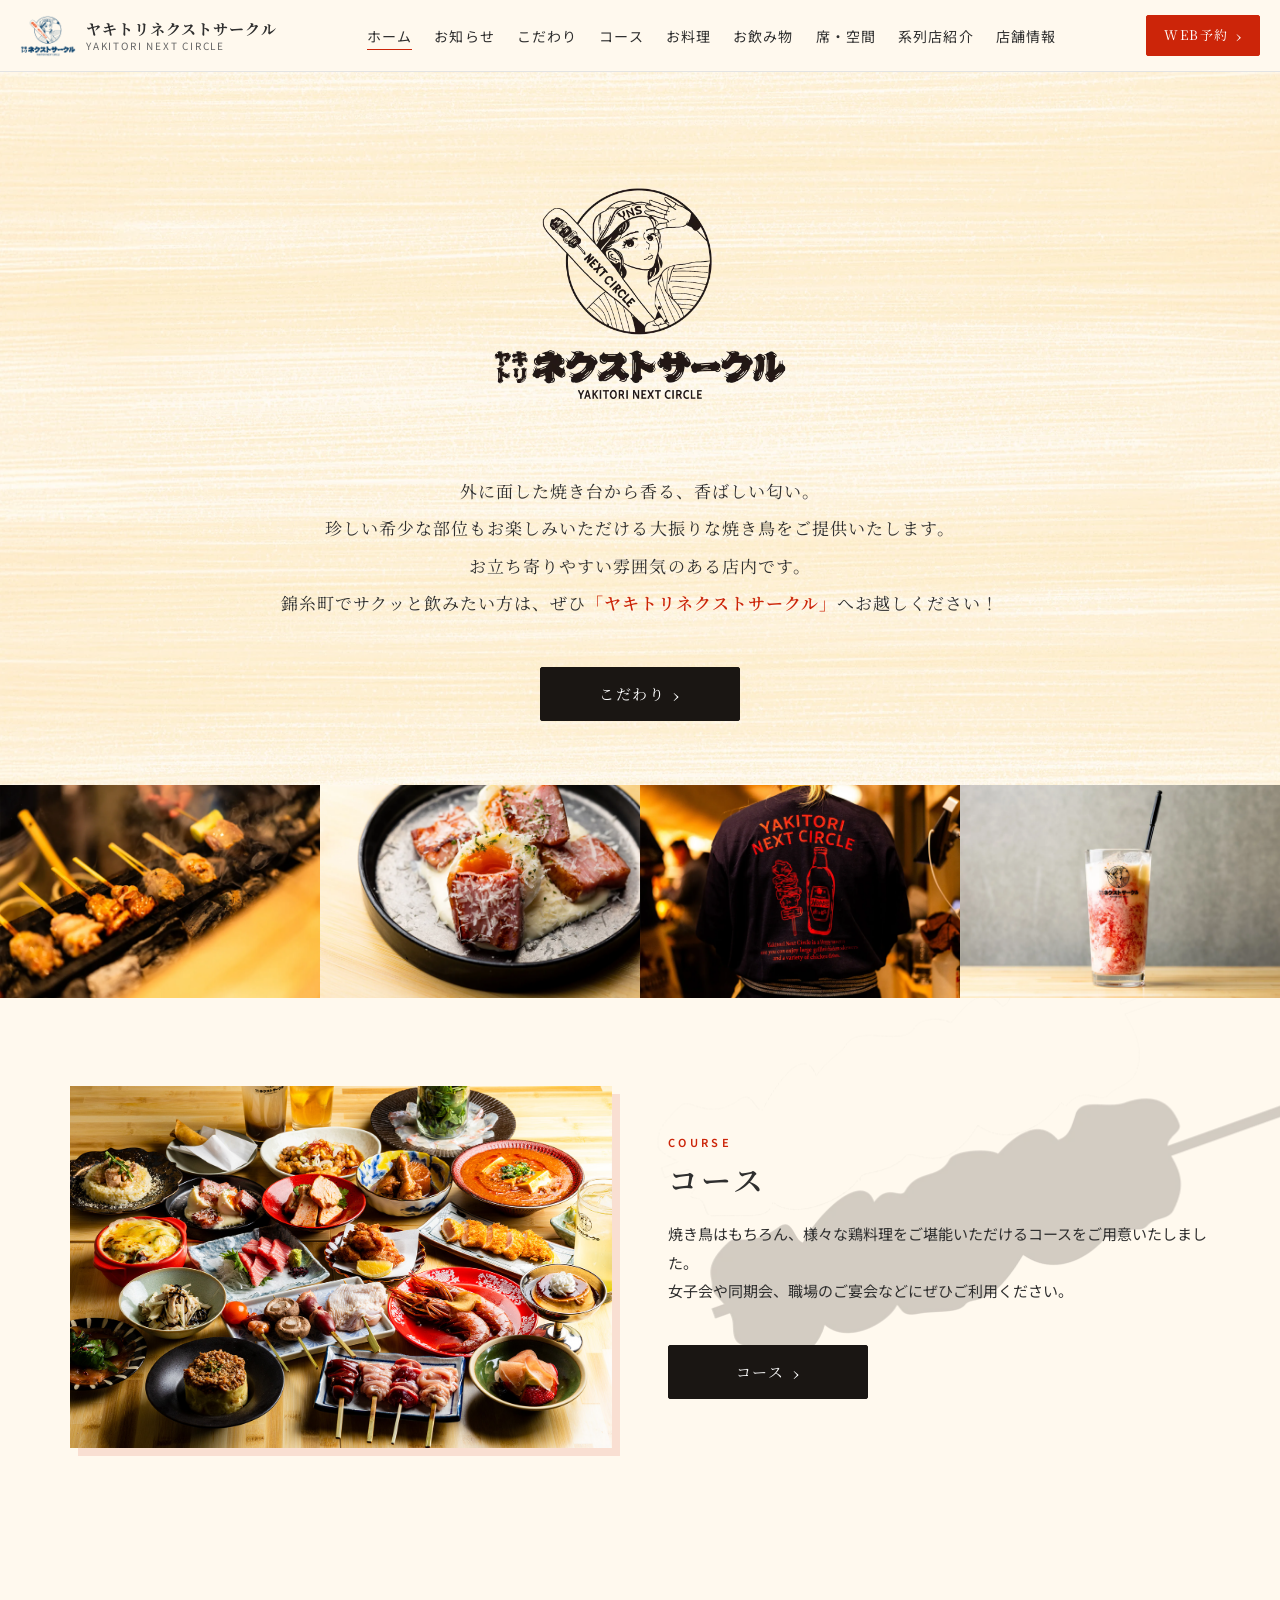
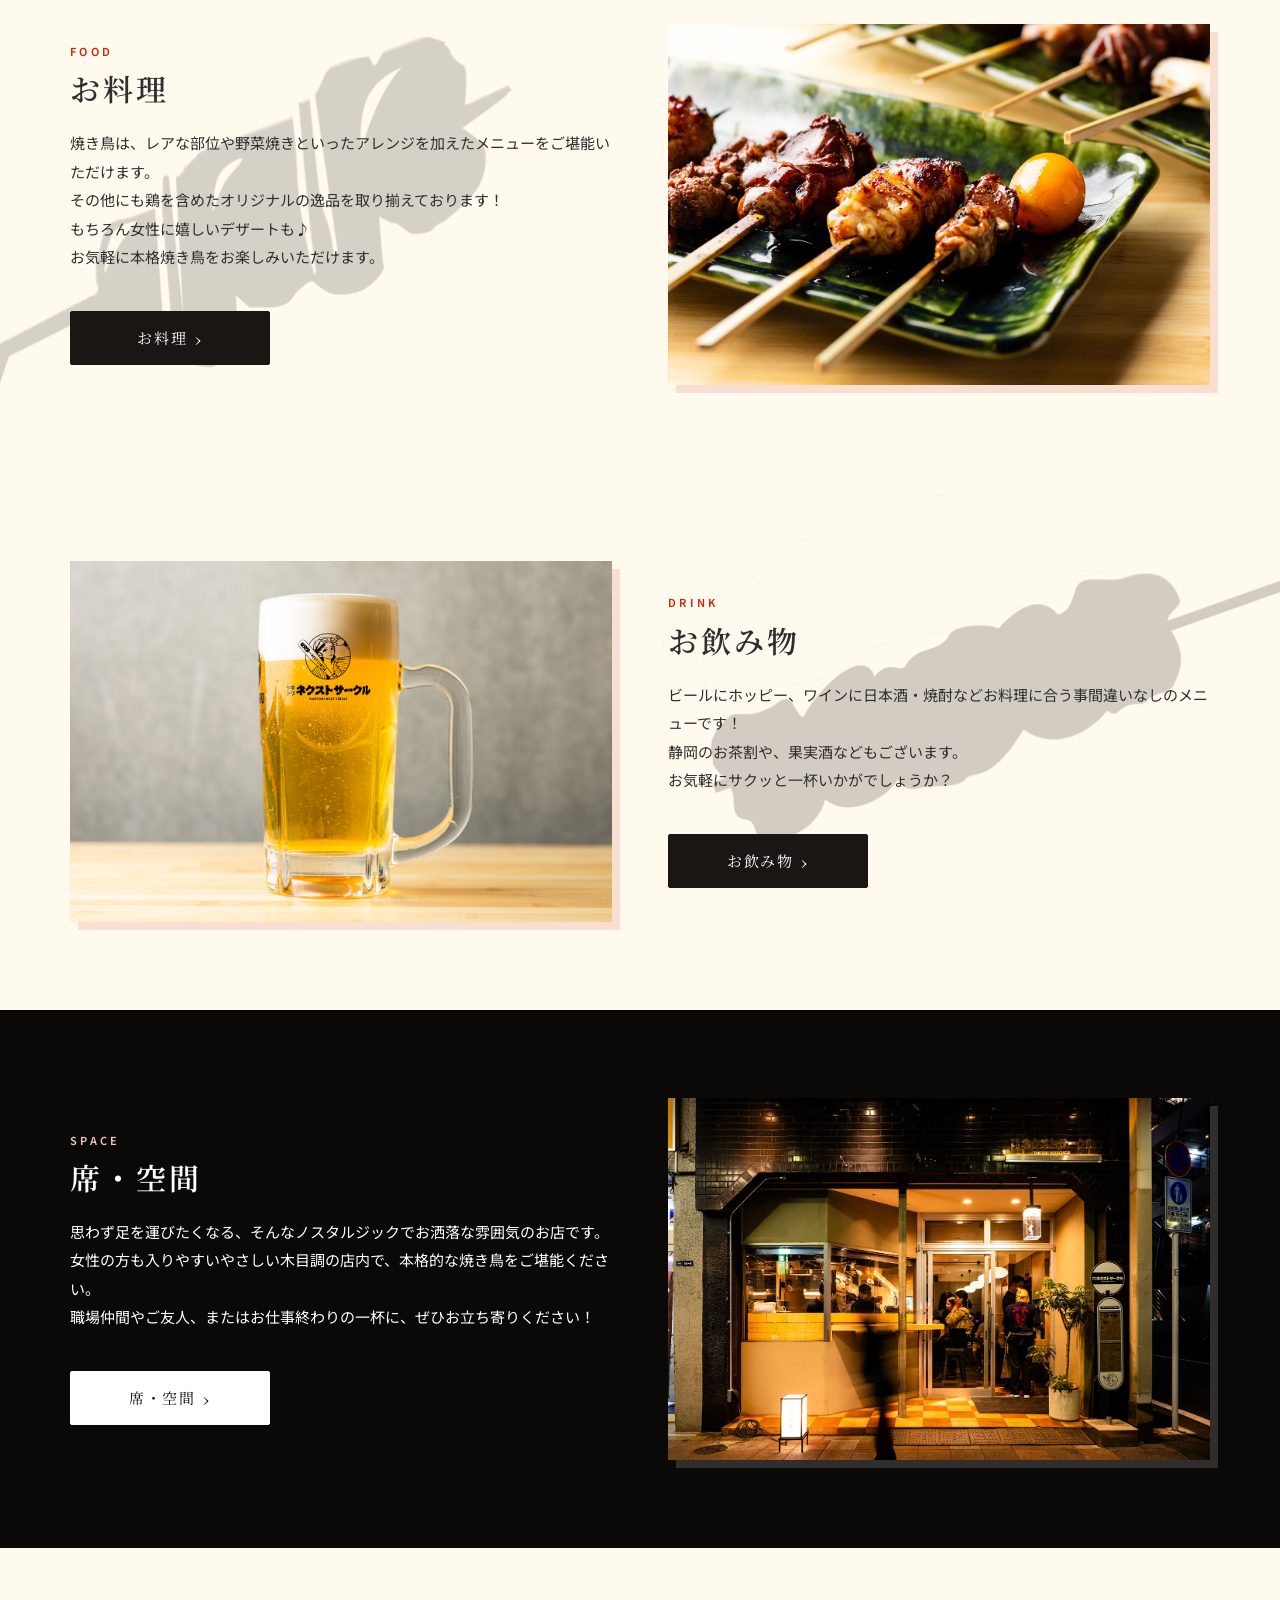
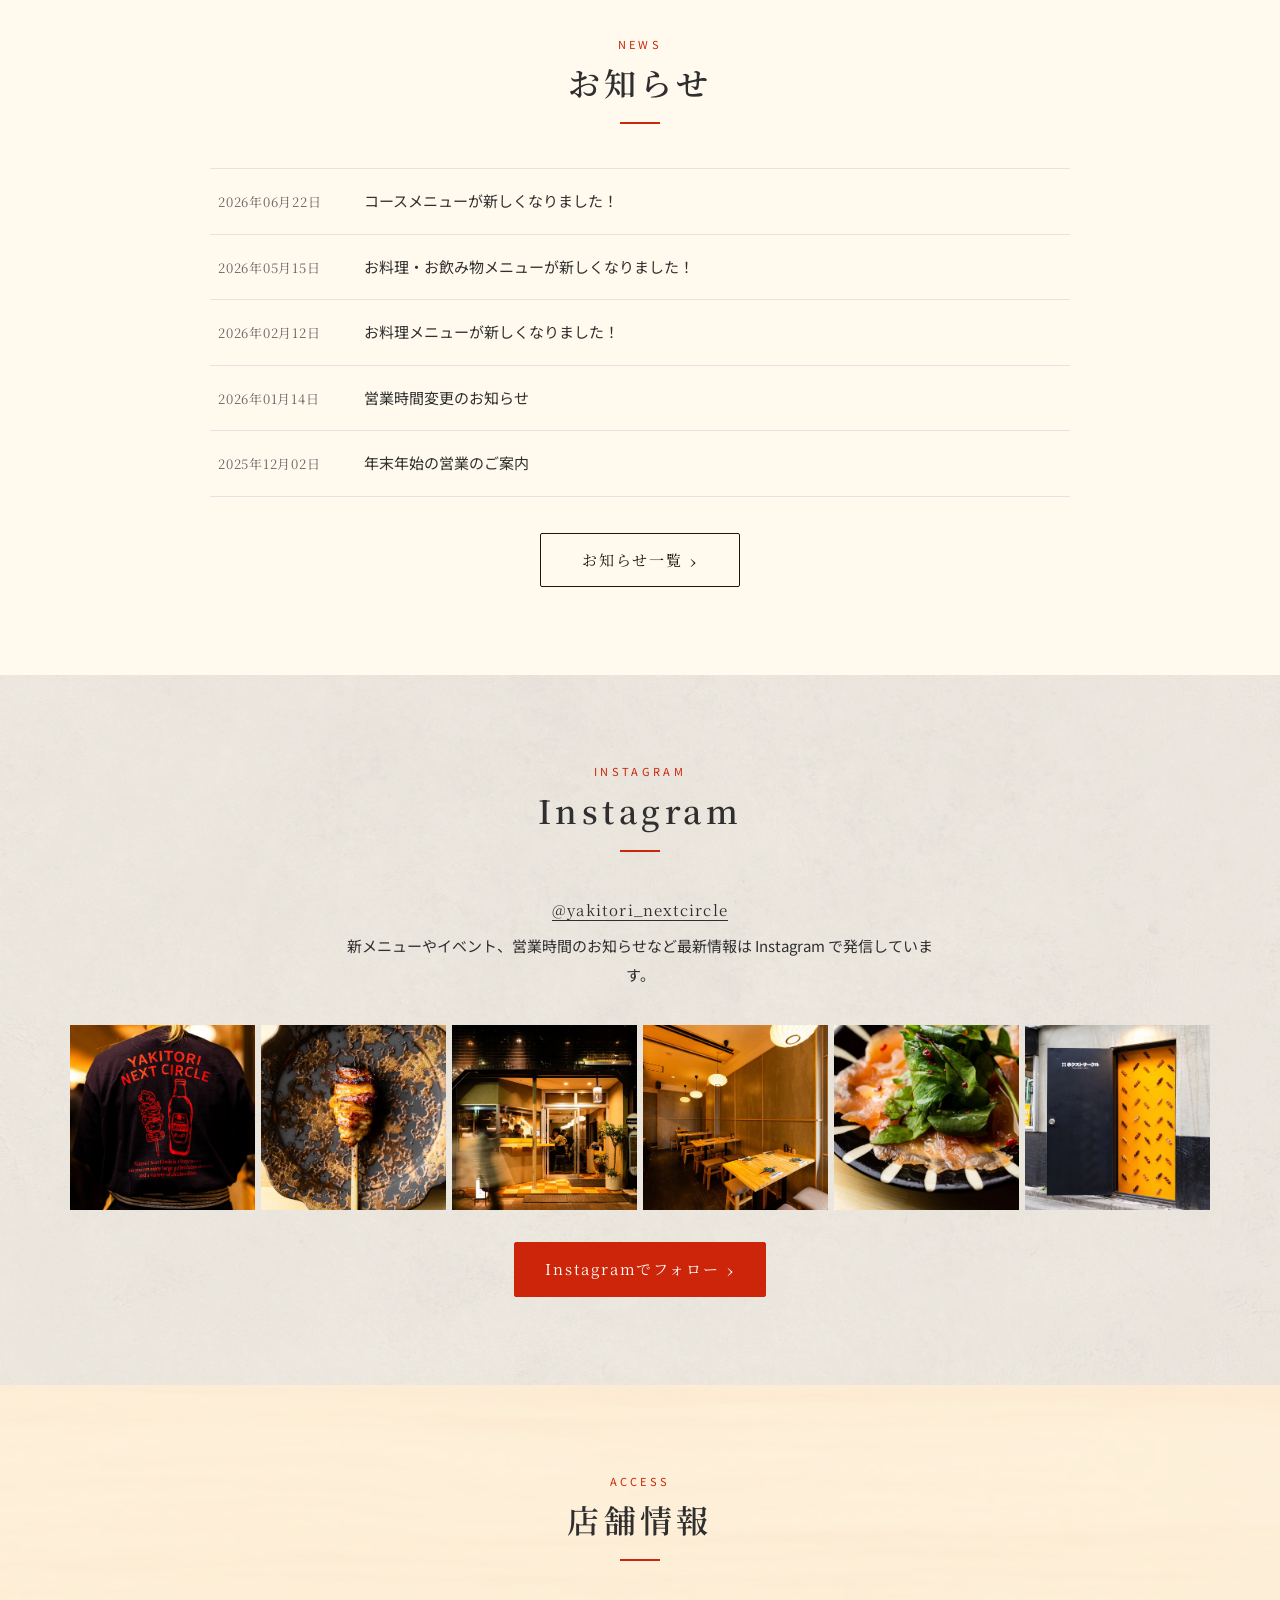
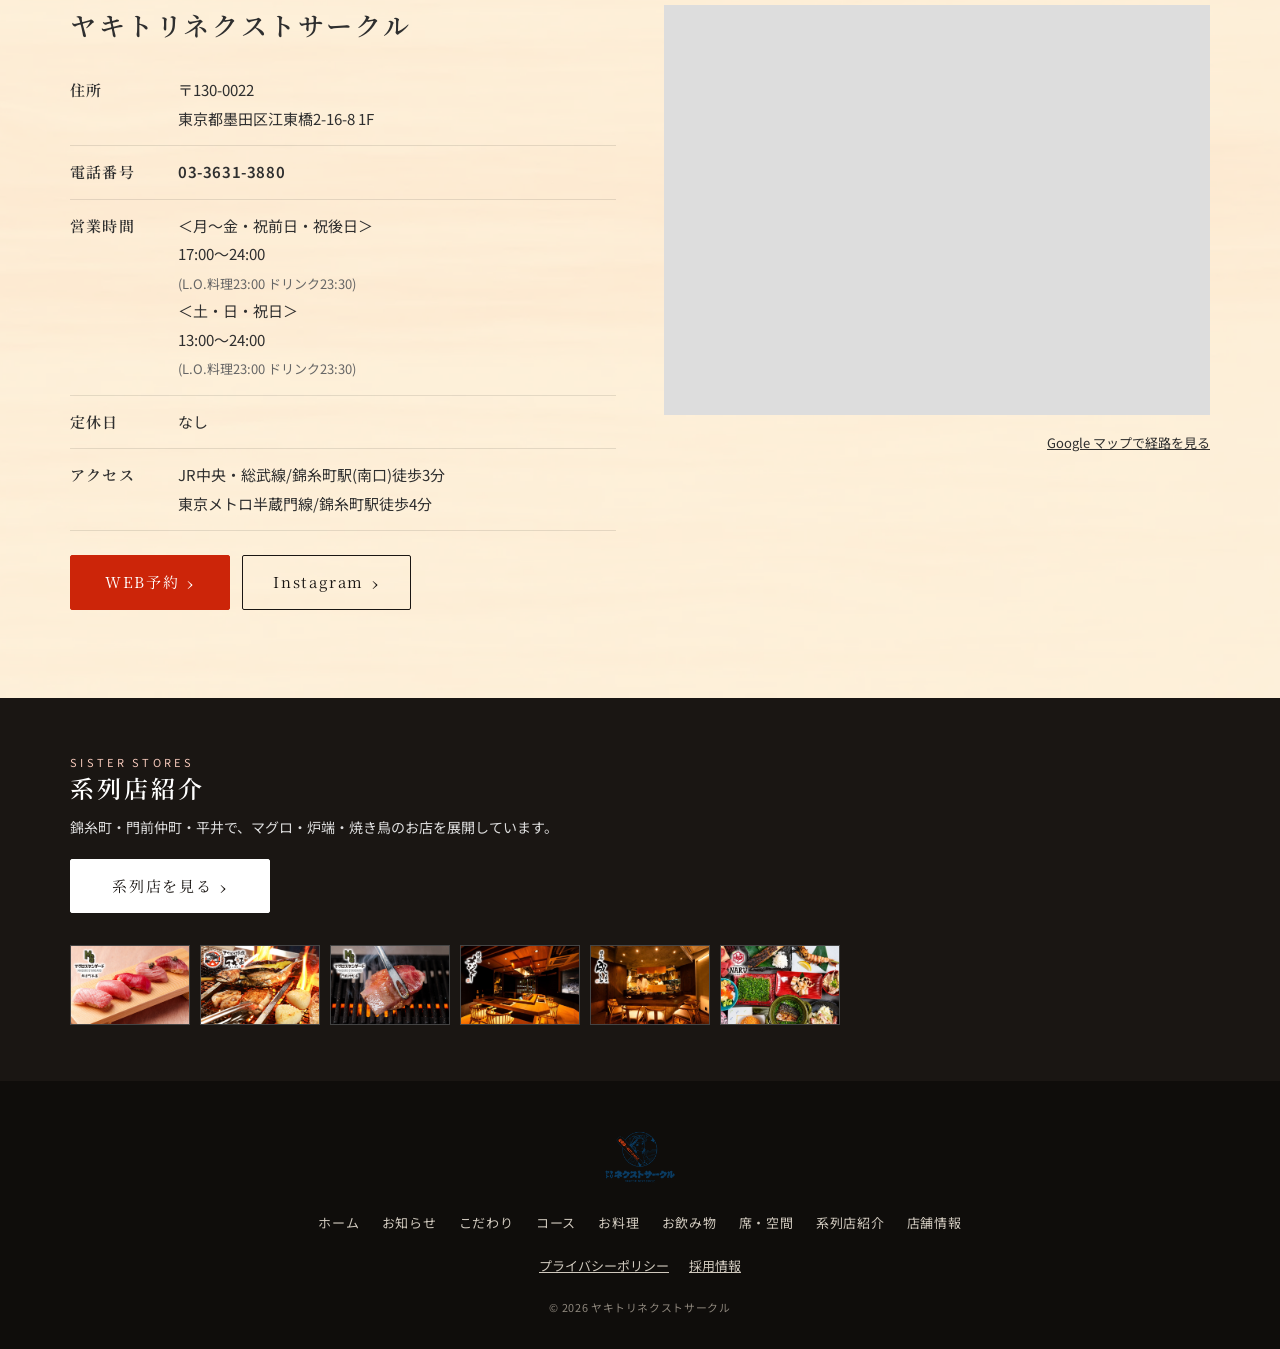
==== index.html @ 3866a359 "Build ヤキトリネクストサークル site from existing pages Co-Authored-By: Claude Fable 5.1 <noreply@anthropic.com>" ====
<!DOCTYPE html>
<html lang="ja">
<head>
  <meta charset="UTF-8">
  <meta name="viewport" content="width=device-width, initial-scale=1.0">
  <title>【公式】ヤキトリネクストサークル - 錦糸町のおしゃれな空間でご褒美焼き鳥</title>
  <meta name="description" content="錦糸町駅徒歩3分。お仕事終わりや週末に、気軽に立ち寄れる焼き鳥居酒屋『ヤキトリネクストサークル』です！トレンド感のあるおしゃれな店内と本物志向の焼き鳥は、自分にちょっとしたご褒美を与えてくれる、特別な空間に。カジュアルなデートや、飲み会などにぜひお立ち寄り下さい。">
  <meta property="og:locale" content="ja_JP">
  <meta property="og:type" content="website">
  <meta property="og:title" content="【公式】ヤキトリネクストサークル - 錦糸町のおしゃれな空間でご褒美焼き鳥">
  <meta property="og:description" content="錦糸町駅徒歩3分。お仕事終わりや週末に、気軽に立ち寄れる焼き鳥居酒屋『ヤキトリネクストサークル』です！トレンド感のあるおしゃれな店内と本物志向の焼き鳥は、自分にちょっとしたご褒美を与えてくれる、特別な空間に。カジュアルなデートや、飲み会などにぜひお立ち寄り下さい。">
  <meta property="og:url" content="https://yakitori-nextcircle.com/">
  <meta property="og:site_name" content="【公式】ヤキトリネクストサークル">
  <meta property="og:image" content="https://yakitori-nextcircle.com/images/ogp.jpg">
  <meta name="twitter:card" content="summary_large_image">
  <link rel="canonical" href="https://yakitori-nextcircle.com/">
  <link rel="icon" href="/images/logo.png" type="image/png">
  <link rel="apple-touch-icon" href="/images/logo.png">
  <link rel="preconnect" href="https://fonts.googleapis.com">
  <link rel="preconnect" href="https://fonts.gstatic.com" crossorigin>
  <link href="https://fonts.googleapis.com/css2?family=Noto+Sans+JP:wght@400;500;700&family=Noto+Serif+JP:wght@500;600;700&display=swap" rel="stylesheet">
  <link rel="stylesheet" href="/css/style.css">
</head>
<body>
  <header class="site-header">
    <div class="site-header__inner">
      <a class="site-header__logo" href="/">
        <img src="/images/logo.png" alt="" width="56" height="56">
        <span>ヤキトリネクストサークル<small>YAKITORI NEXT CIRCLE</small></span>
      </a>
      <nav class="global-nav" id="global-nav" aria-label="グローバルナビゲーション">
        <ul>
        <li><a href="/" aria-current="page">ホーム</a></li>
        <li><a href="/information/">お知らせ</a></li>
        <li><a href="/concept/">こだわり</a></li>
        <li><a href="/course/">コース</a></li>
        <li><a href="/food/">お料理</a></li>
        <li><a href="/drink/">お飲み物</a></li>
        <li><a href="/space/">席・空間</a></li>
        <li><a href="/sister-store/">系列店紹介</a></li>
        <li><a href="/#access">店舗情報</a></li>
        <li class="nav-reserve"><a class="btn btn--accent" href="https://yoyaku.tabelog.com/yoyaku/net_booking_form/index?rcd=13307488" target="_blank" rel="noopener">WEB予約</a></li>
        </ul>
      </nav>
      <div class="site-header__actions">
        <a class="btn btn--accent header-reserve" href="https://yoyaku.tabelog.com/yoyaku/net_booking_form/index?rcd=13307488" target="_blank" rel="noopener">WEB予約</a>
        <button class="nav-toggle" type="button" aria-controls="global-nav" aria-expanded="false" aria-label="メニューを開く">
          <span></span><span></span><span></span>
        </button>
      </div>
    </div>
  </header>
  <main>
    <section class="hero">
      <div class="hero__inner">
        <img class="hero__logo" src="/images/logo-hero.webp" alt="ヤキトリネクストサークル YAKITORI NEXT CIRCLE" width="512" height="512">
        <p class="hero__lead">
          外に面した焼き台から香る、香ばしい匂い。<br>
          珍しい希少な部位もお楽しみいただける大振りな焼き鳥をご提供いたします。<br>
          お立ち寄りやすい雰囲気のある店内です。<br>
          錦糸町でサクッと飲みたい方は、ぜひ<strong>「ヤキトリネクストサークル」</strong>へお越しください！
        </p>
        <a class="btn" href="/concept/">こだわり</a>
      </div>
    </section>

    <div class="carousel" aria-label="店内・お料理の写真">
      <div class="carousel__track">
          <div class="carousel__item"><img src="/images/carousel-01.webp" alt="" loading="lazy" width="768" height="512"></div>
          <div class="carousel__item"><img src="/images/carousel-02.webp" alt="" loading="lazy" width="768" height="512"></div>
          <div class="carousel__item"><img src="/images/carousel-03.webp" alt="" loading="lazy" width="768" height="512"></div>
          <div class="carousel__item"><img src="/images/carousel-04.webp" alt="" loading="lazy" width="768" height="512"></div>
          <div class="carousel__item"><img src="/images/carousel-05.webp" alt="" loading="lazy" width="768" height="512"></div>
          <div class="carousel__item"><img src="/images/carousel-06.webp" alt="" loading="lazy" width="768" height="512"></div>
          <div class="carousel__item"><img src="/images/carousel-07.webp" alt="" loading="lazy" width="768" height="512"></div>
          <div class="carousel__item"><img src="/images/carousel-08.webp" alt="" loading="lazy" width="768" height="512"></div>
          <div class="carousel__item"><img src="/images/carousel-09.webp" alt="" loading="lazy" width="768" height="512"></div>
          <div class="carousel__item"><img src="/images/carousel-10.webp" alt="" loading="lazy" width="768" height="512"></div>
          <div class="carousel__item"><img src="/images/carousel-11.webp" alt="" loading="lazy" width="768" height="512"></div>
          <div class="carousel__item"><img src="/images/carousel-12.webp" alt="" loading="lazy" width="768" height="512"></div>
          <div class="carousel__item"><img src="/images/carousel-13.webp" alt="" loading="lazy" width="768" height="512"></div>
          <div class="carousel__item"><img src="/images/carousel-14.webp" alt="" loading="lazy" width="768" height="512"></div>
      </div>
    </div>

    <section class="section section--deco-right">
      <div class="container">
        <div class="feature">
          <div class="feature__media"><img src="/images/top-course.jpg" alt="コース料理" loading="lazy"></div>
          <div class="feature__body">
            <h2><small>COURSE</small>コース</h2>
            <p>焼き鳥はもちろん、様々な鶏料理をご堪能いただけるコースをご用意いたしました。<br>女子会や同期会、職場のご宴会などにぜひご利用ください。</p>
            <a class="btn" href="/course/">コース</a>
          </div>
        </div>
      </div>
    </section>

    <section class="section section--deco-left">
      <div class="container">
        <div class="feature feature--reverse">
          <div class="feature__media"><img src="/images/top-food.webp" alt="焼き鳥の盛り合わせ" loading="lazy"></div>
          <div class="feature__body">
            <h2><small>FOOD</small>お料理</h2>
            <p>焼き鳥は、レアな部位や野菜焼きといったアレンジを加えたメニューをご堪能いただけます。<br>その他にも鶏を含めたオリジナルの逸品を取り揃えております！<br>もちろん女性に嬉しいデザートも♪<br>お気軽に本格焼き鳥をお楽しみいただけます。</p>
            <a class="btn" href="/food/">お料理</a>
          </div>
        </div>
      </div>
    </section>

    <section class="section section--deco-right">
      <div class="container">
        <div class="feature">
          <div class="feature__media"><img src="/images/top-drink.jpg" alt="お飲み物" loading="lazy"></div>
          <div class="feature__body">
            <h2><small>DRINK</small>お飲み物</h2>
            <p>ビールにホッピー、ワインに日本酒・焼酎などお料理に合う事間違いなしのメニューです！<br>静岡のお茶割や、果実酒などもございます。<br>お気軽にサクッと一杯いかがでしょうか？</p>
            <a class="btn" href="/drink/">お飲み物</a>
          </div>
        </div>
      </div>
    </section>

    <section class="section section--dark">
      <div class="container">
        <div class="feature feature--reverse">
          <div class="feature__media"><img src="/images/space-01.webp" alt="店内の様子" loading="lazy"></div>
          <div class="feature__body">
            <h2><small>SPACE</small>席・空間</h2>
            <p>思わず足を運びたくなる、そんなノスタルジックでお洒落な雰囲気のお店です。<br>女性の方も入りやすいやさしい木目調の店内で、本格的な焼き鳥をご堪能ください。<br>職場仲間やご友人、またはお仕事終わりの一杯に、ぜひお立ち寄りください！</p>
            <a class="btn btn--light" href="/space/">席・空間</a>
          </div>
        </div>
      </div>
    </section>

    <section class="section" id="news">
      <div class="container">
        <h2 class="section__title"><small>NEWS</small>お知らせ</h2>
        <ul class="news-list">
          <li><a href="/information/#news-9306"><time datetime="2026-06-22">2026年06月22日</time><span>コースメニューが新しくなりました！</span></a></li>
          <li><a href="/information/#news-9264"><time datetime="2026-05-15">2026年05月15日</time><span>お料理・お飲み物メニューが新しくなりました！</span></a></li>
          <li><a href="/information/#news-9188"><time datetime="2026-02-12">2026年02月12日</time><span>お料理メニューが新しくなりました！</span></a></li>
          <li><a href="/information/#news-9168"><time datetime="2026-01-14">2026年01月14日</time><span>営業時間変更のお知らせ</span></a></li>
          <li><a href="/information/#news-9155"><time datetime="2025-12-02">2025年12月02日</time><span>年末年始の営業のご案内</span></a></li>
        </ul>
        <p class="section__more"><a class="btn btn--outline" href="/information/">お知らせ一覧</a></p>
      </div>
    </section>

    <section class="section section--texture instagram" id="instagram">
      <div class="container">
        <h2 class="section__title"><small>INSTAGRAM</small>Instagram</h2>
        <p class="instagram__account"><a href="https://www.instagram.com/yakitori_nextcircle/" target="_blank" rel="noopener">@yakitori_nextcircle</a></p>
        <p>新メニューやイベント、営業時間のお知らせなど最新情報は Instagram で発信しています。</p>
        <div class="instagram__grid">
          <img src="/images/carousel-03.webp" alt="" loading="lazy">
          <img src="/images/carousel-05.webp" alt="" loading="lazy">
          <img src="/images/carousel-06.webp" alt="" loading="lazy">
          <img src="/images/carousel-10.webp" alt="" loading="lazy">
          <img src="/images/carousel-11.webp" alt="" loading="lazy">
          <img src="/images/carousel-13.webp" alt="" loading="lazy">
        </div>
        <a class="btn btn--accent" href="https://www.instagram.com/yakitori_nextcircle/" target="_blank" rel="noopener">Instagramでフォロー</a>
      </div>
    </section>

    <section class="section access" id="access">
      <div class="container">
        <h2 class="section__title"><small>ACCESS</small>店舗情報</h2>
        <div class="access__grid">
          <div>
            <h3 class="access__name">ヤキトリネクストサークル</h3>
            <dl>
              <div>
                <dt>住所</dt>
                <dd>〒130-0022<br>東京都墨田区江東橋2-16-8 1F</dd>
              </div>
              <div>
                <dt>電話番号</dt>
                <dd><a href="tel:03-3631-3880">03-3631-3880</a></dd>
              </div>
              <div>
                <dt>営業時間</dt>
                <dd class="access__hours">
                  <p>＜月～金・祝前日・祝後日＞<br>17:00～24:00<br><span class="note">(L.O.料理23:00 ドリンク23:30)</span></p>
                  <p>＜土・日・祝日＞<br>13:00～24:00<br><span class="note">(L.O.料理23:00 ドリンク23:30)</span></p>
                </dd>
              </div>
              <div>
                <dt>定休日</dt>
                <dd>なし</dd>
              </div>
              <div>
                <dt>アクセス</dt>
                <dd>JR中央・総武線/錦糸町駅(南口)徒歩3分<br>東京メトロ半蔵門線/錦糸町駅徒歩4分</dd>
              </div>
            </dl>
            <div class="access__buttons">
              <a class="btn btn--accent" href="https://yoyaku.tabelog.com/yoyaku/net_booking_form/index?rcd=13307488" target="_blank" rel="noopener">WEB予約</a>
              <a class="btn btn--outline" href="https://www.instagram.com/yakitori_nextcircle/" target="_blank" rel="noopener">Instagram</a>
            </div>
          </div>
          <div>
            <iframe class="access__map" src="https://www.google.com/maps?q=%E3%80%92130-0022%20%E6%9D%B1%E4%BA%AC%E9%83%BD%E5%A2%A8%E7%94%B0%E5%8C%BA%E6%B1%9F%E6%9D%B1%E6%A9%8B2-16-8%201F&output=embed" title="ヤキトリネクストサークルの地図" loading="lazy" allowfullscreen referrerpolicy="no-referrer-when-downgrade"></iframe>
            <p class="access__map-link"><a href="https://www.google.com/maps/dir/?api=1&destination=%E3%83%A4%E3%82%AD%E3%83%88%E3%83%AA%E3%83%8D%E3%82%AF%E3%82%B9%E3%83%88%E3%82%B5%E3%83%BC%E3%82%AF%E3%83%AB" target="_blank" rel="noopener">Google マップで経路を見る</a></p>
          </div>
        </div>
      </div>
    </section>

    <section class="sister-banner">
      <div class="container sister-banner__inner">
        <div>
          <h2><small>SISTER STORES</small>系列店紹介</h2>
          <p>錦糸町・門前仲町・平井で、マグロ・炉端・焼き鳥のお店を展開しています。</p>
          <a class="btn btn--light" href="/sister-store/" style="margin-top:18px">系列店を見る</a>
        </div>
        <div class="sister-banner__logos">
          <a href="https://maguro-standard-kinshicho.com/" target="_blank" rel="noopener"><img src="/images/sister-standard-kinshicho.jpg" alt="マグロスタンダード 錦糸町本店" loading="lazy"></a>
          <a href="https://maguro-robata-naru.com/" target="_blank" rel="noopener"><img src="/images/sister-robata-naru.jpg" alt="マグロと炉端 成る" loading="lazy"></a>
          <a href="https://maguro-standard.com/" target="_blank" rel="noopener"><img src="/images/sister-standard-monnaka.jpg" alt="マグロスタンダード 門前仲町店" loading="lazy"></a>
          <a href="https://yakitori-major.com/" target="_blank" rel="noopener"><img src="/images/sister-major.jpg" alt="焼鶏 メジャー" loading="lazy"></a>
          <a href="https://kinshicho-sumibi-naru.com/" target="_blank" rel="noopener"><img src="/images/sister-sumibi-naru.jpg" alt="錦糸町 炭火 成る" loading="lazy"></a>
          <a href="https://tabelog.com/tokyo/A1312/A131202/13325262/" target="_blank" rel="noopener"><img src="/images/sister-naru-hirai.webp" alt="炉端 成る 平井店" loading="lazy"></a>
        </div>
      </div>
    </section>
  </main>

  <footer class="site-footer">
    <div class="container site-footer__inner">
      <img class="site-footer__logo" src="/images/logo.png" alt="ヤキトリネクストサークル">
      <nav class="site-footer__nav" aria-label="フッターナビゲーション">
        <a href="/">ホーム</a>
        <a href="/information/">お知らせ</a>
        <a href="/concept/">こだわり</a>
        <a href="/course/">コース</a>
        <a href="/food/">お料理</a>
        <a href="/drink/">お飲み物</a>
        <a href="/space/">席・空間</a>
        <a href="/sister-store/">系列店紹介</a>
        <a href="/#access">店舗情報</a>
      </nav>
      <div class="site-footer__links">
        <a href="/privacy/">プライバシーポリシー</a>
        <a href="https://pay-it-forward-corporate.com/recruit/" target="_blank" rel="noopener">採用情報</a>
      </div>
      <small>&copy; 2026 ヤキトリネクストサークル</small>
    </div>
  </footer>

  <nav class="bottom-bar" aria-label="クイックメニュー">
    <a href="tel:03-3631-3880">
      <svg viewBox="0 0 24 24" aria-hidden="true"><path d="M5 4h4l2 5-2.5 1.5a11 11 0 0 0 5 5L15 13l5 2v4a2 2 0 0 1-2 2A16 16 0 0 1 3 6a2 2 0 0 1 2-2z"/></svg>
      電話
    </a>
    <a href="https://www.google.com/maps/dir/?api=1&destination=%E3%83%A4%E3%82%AD%E3%83%88%E3%83%AA%E3%83%8D%E3%82%AF%E3%82%B9%E3%83%88%E3%82%B5%E3%83%BC%E3%82%AF%E3%83%AB" target="_blank" rel="noopener">
      <svg viewBox="0 0 24 24" aria-hidden="true"><path d="M12 22s7-7.5 7-12a7 7 0 1 0-14 0c0 4.5 7 12 7 12z"/><circle cx="12" cy="10" r="2.5"/></svg>
      地図
    </a>
    <a href="https://yoyaku.tabelog.com/yoyaku/net_booking_form/index?rcd=13307488" target="_blank" rel="noopener">
      <svg viewBox="0 0 24 24" aria-hidden="true"><rect x="3" y="5" width="18" height="16" rx="2"/><path d="M3 10h18M8 3v4M16 3v4"/></svg>
      WEB予約
    </a>
  </nav>
  <a class="pagetop" href="#" aria-label="ページ上部へ">&#8593;</a>

  <script src="/js/main.js"></script>
</body>
</html>
---- css/style.css ----
/* =========================================================
   ヤキトリネクストサークル 公式サイト 共通スタイル
   配色は既存サイト（Elementor kit）の値を踏襲:
     primary  #FFF9EE  クリーム（背景）
     text     #2F2F2F
     accent   #CC2509  朱赤
     secondary#E3E3E3
   ========================================================= */

:root {
  --cream: #fff9ee;
  --cream-2: #f3ede0;
  --paper: #fffcf4;
  --text: #2f2f2f;
  --muted: #666666;
  --line: #e3e3e3;
  --accent: #cc2509;
  --accent-dark: #a51d06;
  --black: #1a1613;
  --white: #ffffff;
  --header-h: 72px;
  --font-sans: "Noto Sans JP", "Hiragino Kaku Gothic ProN", "Hiragino Sans", Meiryo, sans-serif;
  --font-serif: "Noto Serif JP", "Hiragino Mincho ProN", "Yu Mincho", serif;
}

*, *::before, *::after { box-sizing: border-box; }

html { scroll-behavior: smooth; scroll-padding-top: calc(var(--header-h) + 8px); }

body {
  margin: 0;
  font-family: var(--font-sans);
  font-size: 16px;
  line-height: 1.9;
  color: var(--text);
  background: var(--cream);
  -webkit-font-smoothing: antialiased;
  padding-bottom: 0;
}

img { max-width: 100%; height: auto; display: block; }
a { color: inherit; text-decoration: none; }
a:hover { opacity: .8; }
ul { margin: 0; padding: 0; list-style: none; }
h1, h2, h3, h4 { font-family: var(--font-serif); font-weight: 600; line-height: 1.5; margin: 0; }
p { margin: 0 0 1em; }
p:last-child { margin-bottom: 0; }

.container { width: min(1140px, 100% - 40px); margin: 0 auto; }
.container--narrow { width: min(820px, 100% - 40px); margin: 0 auto; }

/* ---------- ボタン ---------- */
.btn {
  display: inline-flex; align-items: center; justify-content: center; gap: .5em;
  min-width: 200px; padding: .8em 2em;
  font-family: var(--font-serif); font-size: 15px; letter-spacing: .12em;
  color: var(--white); background: var(--black);
  border: 1px solid var(--black); border-radius: 2px;
  transition: background .25s, color .25s;
}
.btn:hover { background: var(--white); color: var(--black); opacity: 1; }
.btn--accent { background: var(--accent); border-color: var(--accent); }
.btn--accent:hover { background: var(--white); color: var(--accent); }
.btn--outline { background: transparent; color: var(--black); }
.btn--outline:hover { background: var(--black); color: var(--white); }
.btn--light { background: var(--white); color: var(--black); border-color: var(--white); }
.btn--light:hover { background: transparent; color: var(--white); }
.btn::after { content: "\203A"; font-size: 1.2em; line-height: 1; }

/* ---------- ヘッダー ---------- */
.site-header {
  position: sticky; top: 0; z-index: 100;
  height: var(--header-h);
  background: rgba(255, 249, 238, .96);
  border-bottom: 1px solid var(--line);
  backdrop-filter: blur(6px);
}
.site-header__inner {
  height: 100%; display: flex; align-items: center; justify-content: space-between; gap: 16px;
  width: min(1240px, 100% - 32px); margin: 0 auto;
}
.site-header__logo { display: flex; align-items: center; gap: 10px; }
.site-header__logo img { width: 56px; height: 56px; }
.site-header__logo span {
  font-family: var(--font-serif); font-size: 15px; font-weight: 700; letter-spacing: .06em; line-height: 1.3;
}
.site-header__logo small { display: block; font-size: 10px; font-weight: 400; letter-spacing: .18em; color: var(--muted); font-family: var(--font-sans); }

.global-nav ul { display: flex; gap: 22px; }
.global-nav a { font-size: 14px; letter-spacing: .08em; position: relative; padding: 4px 0; white-space: nowrap; }
.global-nav a::after {
  content: ""; position: absolute; left: 0; bottom: 0; width: 0; height: 1px; background: var(--accent); transition: width .25s;
}
.global-nav a:hover::after, .global-nav a[aria-current="page"]::after { width: 100%; }

.site-header__actions { display: flex; align-items: center; gap: 12px; }
.header-reserve { min-width: 0; padding: .55em 1.3em; font-size: 13px; }

.nav-toggle {
  display: none; width: 44px; height: 44px; padding: 0; border: 0; background: transparent; cursor: pointer; position: relative;
}
.nav-toggle span {
  position: absolute; left: 10px; width: 24px; height: 2px; background: var(--black); transition: transform .3s, opacity .3s;
}
.nav-toggle span:nth-child(1) { top: 14px; }
.nav-toggle span:nth-child(2) { top: 21px; }
.nav-toggle span:nth-child(3) { top: 28px; }
.nav-toggle[aria-expanded="true"] span:nth-child(1) { transform: translateY(7px) rotate(45deg); }
.nav-toggle[aria-expanded="true"] span:nth-child(2) { opacity: 0; }
.nav-toggle[aria-expanded="true"] span:nth-child(3) { transform: translateY(-7px) rotate(-45deg); }

@media (max-width: 1023px) {
  :root { --header-h: 64px; }
  .site-header__logo img { width: 48px; height: 48px; }
  .site-header__logo span { font-size: 14px; }
  .nav-toggle { display: block; }
  .header-reserve { display: none; }
  .global-nav {
    position: fixed; inset: var(--header-h) 0 0 0; z-index: 90;
    background: var(--cream);
    background-image: url("/images/bg-hero.webp"); background-size: cover; background-position: center;
    padding: 32px 24px 120px; overflow-y: auto;
    transform: translateX(100%); transition: transform .35s ease;
  }
  .global-nav.is-open { transform: translateX(0); }
  .global-nav ul { flex-direction: column; gap: 0; }
  .global-nav li { border-bottom: 1px solid rgba(0,0,0,.08); }
  .global-nav a { display: block; padding: 16px 4px; font-size: 16px; font-family: var(--font-serif); }
  .global-nav a::after { display: none; }
  .global-nav .nav-reserve { margin-top: 28px; border: 0; text-align: center; }
  .global-nav .nav-reserve .btn { width: 100%; }
}
.global-nav .nav-reserve { display: none; }
@media (max-width: 1023px) { .global-nav .nav-reserve { display: block; } }

/* ---------- ヒーロー ---------- */
.hero {
  position: relative; overflow: hidden;
  background: var(--cream) url("/images/bg-hero.webp") center / cover no-repeat;
  padding: 72px 0 64px;
  text-align: center;
}
.hero::before {
  content: ""; position: absolute; inset: 0; background: rgba(255, 249, 238, .55); pointer-events: none;
}
.hero__inner { position: relative; width: min(760px, 100% - 40px); margin: 0 auto; }
.hero__logo { width: min(300px, 62vw); margin: 0 auto 28px; }
.hero__lead { font-family: var(--font-serif); font-size: 17px; line-height: 2.2; letter-spacing: .06em; }
.hero__lead strong { font-weight: 600; color: var(--accent); }
.hero .btn { margin-top: 28px; }
@media (max-width: 767px) {
  .hero { padding: 48px 0 44px; }
  .hero__lead { font-size: 14px; text-align: left; line-height: 2; }
}

/* ---------- カルーセル（CSS マーキー） ---------- */
.carousel { overflow: hidden; background: var(--black); padding: 0; }
.carousel__track {
  display: flex; width: max-content;
  animation: carousel-scroll 70s linear infinite;
}
.carousel:hover .carousel__track { animation-play-state: paused; }
.carousel__item { width: 25vw; min-width: 220px; aspect-ratio: 3 / 2; flex: 0 0 auto; }
.carousel__item img { width: 100%; height: 100%; object-fit: cover; }
@keyframes carousel-scroll {
  from { transform: translateX(0); }
  to   { transform: translateX(-50%); }
}
@media (max-width: 767px) {
  .carousel__item { width: 50vw; min-width: 0; }
  .carousel__track { animation-duration: 55s; }
}
@media (prefers-reduced-motion: reduce) {
  .carousel__track { animation: none; overflow-x: auto; }
}

/* ---------- セクション共通 ---------- */
.section { padding: 88px 0; position: relative; }
.section__title {
  font-size: 32px; letter-spacing: .14em; text-align: center; margin-bottom: 44px; position: relative; padding-bottom: 18px;
}
.section__title::after {
  content: ""; position: absolute; left: 50%; bottom: 0; width: 40px; height: 2px; background: var(--accent); transform: translateX(-50%);
}
.section__title small {
  display: block; font-family: var(--font-sans); font-size: 11px; letter-spacing: .3em; color: var(--accent); font-weight: 400; margin-bottom: 6px;
}
@media (max-width: 767px) {
  .section { padding: 56px 0; }
  .section__title { font-size: 24px; margin-bottom: 32px; }
}

/* 画像 + テキスト の2カラム */
.feature { display: grid; grid-template-columns: 1fr 1fr; gap: 56px; align-items: center; }
.feature--reverse .feature__media { order: 2; }
.feature__media img { width: 100%; aspect-ratio: 3 / 2; object-fit: cover; box-shadow: 8px 8px 0 rgba(204, 37, 9, .12); }
.feature__body h2, .feature__body h3 { font-size: 30px; letter-spacing: .1em; margin-bottom: 20px; line-height: 1.4; }
.feature__body h2 small { display: block; font-size: 11px; letter-spacing: .3em; color: var(--accent); font-family: var(--font-sans); margin-bottom: 8px; }
.feature__body p { font-size: 15px; }
.feature__body .btn { margin-top: 24px; }
@media (max-width: 767px) {
  .feature { grid-template-columns: 1fr; gap: 24px; }
  .feature--reverse .feature__media { order: 0; }
  .feature__body h2, .feature__body h3 { font-size: 23px; }
  .feature__body p { font-size: 14px; }
}

/* 既存サイトの串シルエット背景を再現 */
.section--deco-right, .section--deco-left { background-color: var(--cream); background-repeat: no-repeat; background-size: contain; }
.section--deco-right { background-image: url("/images/bg-yakitori-01.webp"); background-position: center right; }
.section--deco-left  { background-image: url("/images/bg-yakitori-04.webp"); background-position: center left; }
.section--texture { background-color: var(--cream-2); }
.section--texture::before {
  content: ""; position: absolute; inset: 0; background: url("/images/bg-texture.webp") center / cover; opacity: .25; pointer-events: none;
}
.section--texture > * { position: relative; }

/* 席・空間（暗い背景写真 + 白文字） */
.section--dark {
  color: var(--white);
  background: var(--black) url("/images/space-bg.webp") center / cover no-repeat;
}
.section--dark::before { content: ""; position: absolute; inset: 0; background: rgba(0, 0, 0, .6); }
.section--dark > * { position: relative; }
.section--dark .section__title::after { background: var(--white); }
.section--dark .section__title small { color: #f3c6b8; }
.section--dark .feature__body h2 small { color: #f3c6b8; }
.section--dark .feature__media img { box-shadow: 8px 8px 0 rgba(255, 255, 255, .15); }
@media (min-width: 1024px) { .section--dark { background-attachment: fixed; } }

/* ---------- お知らせ ---------- */
.news-list { max-width: 860px; margin: 0 auto; border-top: 1px solid var(--line); }
.news-list li { border-bottom: 1px solid var(--line); }
.news-list a {
  display: grid; grid-template-columns: 130px 1fr; gap: 16px; align-items: baseline; padding: 18px 8px; font-size: 15px;
}
.news-list time { font-family: var(--font-serif); font-size: 13px; letter-spacing: .06em; color: var(--muted); }
.news-list a:hover { background: var(--paper); opacity: 1; }
.news-list a:hover span { text-decoration: underline; }
.section__more { text-align: center; margin-top: 36px; }
@media (max-width: 767px) {
  .news-list a { grid-template-columns: 1fr; gap: 2px; padding: 14px 4px; font-size: 14px; }
}

/* ---------- Instagram ---------- */
.instagram { text-align: center; }
.instagram__account { font-family: var(--font-serif); font-size: 20px; letter-spacing: .08em; margin-bottom: 8px; }
.instagram__account a { border-bottom: 1px solid currentColor; }
.instagram p { max-width: 600px; margin-left: auto; margin-right: auto; font-size: 15px; }
.instagram__grid {
  display: grid; grid-template-columns: repeat(6, 1fr); gap: 6px; margin: 36px 0 32px;
}
.instagram__grid img { width: 100%; aspect-ratio: 1; object-fit: cover; }
.instagram__grid img:nth-child(n+5) { display: none; }
@media (min-width: 768px) { .instagram__grid img:nth-child(n+5) { display: block; } }
@media (max-width: 767px) { .instagram__grid { grid-template-columns: repeat(4, 1fr); } }

/* ---------- 店舗情報 ---------- */
.access { background: var(--cream) url("/images/bg-footer.webp") center / cover no-repeat; }
.access::before { content: ""; position: absolute; inset: 0; background: rgba(255, 249, 238, .72); }
.access > * { position: relative; }
.access__grid { display: grid; grid-template-columns: 1fr 1fr; gap: 48px; align-items: start; }
.access__name { font-size: 26px; letter-spacing: .1em; margin-bottom: 20px; }
.access dl { margin: 0; font-size: 15px; }
.access dl > div { display: grid; grid-template-columns: 96px 1fr; gap: 12px; padding: 12px 0; border-bottom: 1px solid rgba(0,0,0,.1); }
.access dt { font-family: var(--font-serif); font-weight: 600; letter-spacing: .08em; }
.access dd { margin: 0; }
.access dd a[href^="tel:"] { font-weight: 600; letter-spacing: .04em; }
.access__hours p { margin: 0; }
.access__hours .note { font-size: 13px; color: var(--muted); }
.access__buttons { display: flex; flex-wrap: wrap; gap: 12px; margin-top: 24px; }
.access__buttons .btn { min-width: 160px; }
.access__map { width: 100%; aspect-ratio: 4 / 3; border: 0; background: #ddd; }
.access__map-link { font-size: 13px; text-align: right; margin-top: 8px; }
.access__map-link a { text-decoration: underline; }
@media (max-width: 767px) {
  .access__grid { grid-template-columns: 1fr; gap: 32px; }
  .access__name { font-size: 22px; }
  .access dl > div { grid-template-columns: 82px 1fr; font-size: 14px; }
  .access__map { aspect-ratio: 1 / 1; }
}

/* ---------- 姉妹店バナー ---------- */
.sister-banner { background: var(--black); color: var(--white); padding: 56px 0; }
.sister-banner__inner { display: flex; align-items: center; justify-content: space-between; gap: 32px; flex-wrap: wrap; }
.sister-banner h2 { font-size: 24px; letter-spacing: .12em; }
.sister-banner h2 small { display: block; font-family: var(--font-sans); font-size: 11px; letter-spacing: .3em; color: #f3c6b8; font-weight: 400; }
.sister-banner p { font-size: 14px; color: #ddd; margin: 8px 0 0; }
.sister-banner__logos { display: flex; gap: 10px; flex-wrap: wrap; }
.sister-banner__logos img { width: 120px; aspect-ratio: 3 / 2; object-fit: cover; border: 1px solid #444; }
@media (max-width: 767px) {
  .sister-banner__logos img { width: calc(33.333% - 7px); }
  .sister-banner__logos { width: 100%; }
}

/* ---------- フッター ---------- */
.site-footer { background: #0f0d0b; color: #cfc8bd; padding: 40px 0 32px; font-size: 13px; }
.site-footer__inner { display: flex; flex-direction: column; align-items: center; gap: 18px; text-align: center; }
.site-footer__logo { width: 72px; opacity: .9; }
.site-footer__nav { display: flex; flex-wrap: wrap; justify-content: center; gap: 8px 22px; }
.site-footer__nav a { letter-spacing: .06em; }
.site-footer__links { display: flex; gap: 20px; }
.site-footer__links a { text-decoration: underline; }
.site-footer small { display: block; color: #8d867c; letter-spacing: .06em; }
@media (max-width: 767px) { .site-footer { padding-bottom: 96px; } }

/* ---------- スマホ固定ボトムバー ---------- */
.bottom-bar {
  display: none; position: fixed; left: 0; right: 0; bottom: 0; z-index: 95;
  grid-template-columns: 1fr 1fr 1.3fr; background: var(--white); border-top: 1px solid var(--line);
  box-shadow: 0 -4px 14px rgba(0,0,0,.08);
  padding-bottom: env(safe-area-inset-bottom);
}
.bottom-bar a {
  display: flex; flex-direction: column; align-items: center; justify-content: center; gap: 2px;
  height: 58px; font-size: 11px; letter-spacing: .1em; color: var(--text); border-right: 1px solid var(--line);
}
.bottom-bar a svg { width: 20px; height: 20px; fill: none; stroke: currentColor; stroke-width: 1.8; stroke-linecap: round; stroke-linejoin: round; }
.bottom-bar a:last-child { background: var(--accent); color: var(--white); border-right: 0; font-weight: 700; }
@media (max-width: 767px) { .bottom-bar { display: grid; } }

/* ---------- 下層ページ ---------- */
.page-header {
  position: relative; padding: 64px 0 56px; text-align: center;
  background: var(--cream) url("/images/bg-hero.webp") center / cover no-repeat;
}
.page-header::before { content: ""; position: absolute; inset: 0; background: rgba(255, 249, 238, .5); }
.page-header > * { position: relative; }
.page-header h1 { font-size: 34px; letter-spacing: .16em; }
.page-header h1 small { display: block; font-family: var(--font-sans); font-size: 11px; letter-spacing: .3em; color: var(--accent); font-weight: 400; margin-bottom: 6px; }
.breadcrumb { font-size: 12px; color: var(--muted); margin-top: 14px; letter-spacing: .06em; }
.breadcrumb a { text-decoration: underline; }
@media (max-width: 767px) {
  .page-header { padding: 40px 0 36px; }
  .page-header h1 { font-size: 26px; }
}

.page-lead { text-align: center; max-width: 760px; margin: 0 auto 56px; font-size: 15px; }

/* 下層: 画像+テキスト ブロックの連続 */
.feature-list > .feature + .feature { margin-top: 96px; }
@media (max-width: 767px) { .feature-list > .feature + .feature { margin-top: 56px; } }

/* ---------- メニュー（お料理・お飲み物） ---------- */
.menu-section { display: grid; grid-template-columns: 5fr 7fr; gap: 48px; align-items: start; }
.menu-section + .menu-section { margin-top: 80px; }
.menu-section:nth-child(even) .menu-section__media { order: 2; }
.menu-section__media { position: sticky; top: calc(var(--header-h) + 24px); }
.menu-section__media img { aspect-ratio: 3 / 2; object-fit: cover; width: 100%; box-shadow: 8px 8px 0 rgba(204, 37, 9, .12); }
.menu-section__body h2 { font-size: 26px; letter-spacing: .14em; margin-bottom: 20px; padding-bottom: 12px; border-bottom: 2px solid var(--black); display: flex; align-items: baseline; gap: 14px; }
.menu-section__body h2 small { font-family: var(--font-sans); font-size: 11px; letter-spacing: .3em; color: var(--accent); font-weight: 400; }
.menu-section__body h3 { font-size: 16px; letter-spacing: .12em; margin: 28px 0 8px; color: var(--accent); }
.menu-section__body h3:first-of-type { margin-top: 0; }
.menu-list li { display: flex; justify-content: space-between; align-items: baseline; gap: 12px; padding: 10px 0; border-bottom: 1px dotted #c9c2b5; font-size: 15px; }
.menu-list .name { flex: 1; }
.menu-list .name small { display: block; font-size: 12px; color: var(--muted); line-height: 1.5; }
.menu-list .price { white-space: nowrap; font-family: var(--font-serif); letter-spacing: .04em; }
.menu-list .price small { font-size: 12px; margin-right: 4px; color: var(--muted); }
.menu-note { margin-top: 48px; padding: 20px 24px; background: var(--paper); border: 1px solid var(--line); font-size: 13px; color: var(--muted); }
.menu-note p { margin: 0; }
@media (max-width: 767px) {
  .menu-section { grid-template-columns: 1fr; gap: 20px; }
  .menu-section + .menu-section { margin-top: 56px; }
  .menu-section:nth-child(even) .menu-section__media { order: 0; }
  .menu-section__media { position: static; }
  .menu-section__body h2 { font-size: 22px; }
  .menu-list li { font-size: 14px; }
}

/* ---------- コース ---------- */
.course { display: grid; grid-template-columns: 5fr 7fr; gap: 48px; align-items: start; }
.course + .course { margin-top: 88px; }
.course:nth-child(even) .course__media { order: 2; }
.course__media img { aspect-ratio: 3 / 2; object-fit: cover; width: 100%; box-shadow: 8px 8px 0 rgba(204, 37, 9, .12); }
.course__body h2 { font-size: 28px; letter-spacing: .1em; line-height: 1.4; margin-bottom: 16px; }
.course__price { font-family: var(--font-serif); font-size: 17px; letter-spacing: .06em; margin-bottom: 20px; padding: 14px 18px; background: var(--paper); border-left: 3px solid var(--accent); }
.course__price span { display: block; }
.course__price b { color: var(--accent); font-size: 1.15em; }
.course__items li { padding: 7px 0; border-bottom: 1px dotted #c9c2b5; font-size: 15px; }
.course__items li::before { content: "・"; color: var(--accent); }
.course__note { font-size: 12px; color: var(--muted); margin-top: 14px; }
@media (max-width: 767px) {
  .course { grid-template-columns: 1fr; gap: 20px; }
  .course + .course { margin-top: 56px; }
  .course:nth-child(even) .course__media { order: 0; }
  .course__body h2 { font-size: 22px; }
  .course__price { font-size: 15px; }
}

.plan { margin-top: 96px; }
.plan + .plan { margin-top: 64px; }
.plan__head { display: flex; align-items: baseline; justify-content: space-between; gap: 16px; flex-wrap: wrap; border-bottom: 2px solid var(--black); padding-bottom: 12px; margin-bottom: 24px; }
.plan__head h2 { font-size: 26px; letter-spacing: .12em; }
.plan__head .price { font-family: var(--font-serif); font-size: 20px; color: var(--accent); }
.plan__lead { font-size: 14px; margin-bottom: 20px; }
.plan__grid { display: grid; grid-template-columns: repeat(2, 1fr); gap: 20px 40px; }
.plan__grid h3 { font-size: 15px; letter-spacing: .1em; color: var(--accent); margin-bottom: 4px; }
.plan__grid p { font-size: 14px; }
@media (max-width: 767px) {
  .plan { margin-top: 64px; }
  .plan__grid { grid-template-columns: 1fr; gap: 16px; }
  .plan__head h2 { font-size: 21px; }
}

/* ---------- 系列店紹介 ---------- */
.store-grid { display: grid; grid-template-columns: repeat(3, 1fr); gap: 40px 28px; }
.store-card { background: var(--paper); border: 1px solid var(--line); display: flex; flex-direction: column; }
.store-card img { width: 100%; aspect-ratio: 3 / 2; object-fit: cover; }
.store-card__body { padding: 22px 22px 26px; display: flex; flex-direction: column; flex: 1; }
.store-card h2 { font-size: 20px; letter-spacing: .08em; margin-bottom: 10px; line-height: 1.4; }
.store-card .catch { font-size: 14px; margin-bottom: 14px; flex: 1; }
.store-card dl { margin: 0 0 18px; font-size: 13px; color: var(--muted); }
.store-card dt { font-weight: 700; color: var(--text); margin-top: 6px; }
.store-card dd { margin: 0; }
.store-card dd a { color: var(--text); }
.store-card .btn { width: 100%; min-width: 0; font-size: 13px; }
@media (max-width: 1023px) { .store-grid { grid-template-columns: repeat(2, 1fr); } }
@media (max-width: 599px) { .store-grid { grid-template-columns: 1fr; gap: 28px; } }

/* ---------- お知らせ一覧 / 記事 ---------- */
.news-article { padding: 36px 0; border-bottom: 1px solid var(--line); }
.news-article:first-child { padding-top: 0; }
.news-article time { font-family: var(--font-serif); font-size: 13px; letter-spacing: .08em; color: var(--accent); }
.news-article h2 { font-size: 22px; letter-spacing: .06em; margin: 6px 0 18px; line-height: 1.5; }
.news-article p, .news-article li { font-size: 15px; }
.news-article .hours { background: var(--paper); border: 1px solid var(--line); padding: 16px 20px; margin: 16px 0; font-size: 14px; }
.news-article .hours p { margin: 0; }
.news-article .hours b { display: block; margin-top: 8px; }
.news-article .hours b:first-child { margin-top: 0; }
.news-article .more { display: inline-block; margin: 6px 0; text-decoration: underline; color: var(--accent); }
.news-article figure { margin: 20px 0 0; display: grid; gap: 12px; grid-template-columns: repeat(auto-fit, minmax(240px, 1fr)); }
.news-article figure img { width: 100%; }
.news-article figure.single img { max-width: 560px; }
.news-article .note { font-size: 12px; color: var(--muted); }
@media (max-width: 767px) { .news-article h2 { font-size: 19px; } }

/* ---------- プライバシーポリシー ---------- */
.privacy h2 { font-size: 26px; letter-spacing: .12em; text-align: center; margin-bottom: 32px; }
.privacy h3 { font-size: 18px; letter-spacing: .08em; margin: 40px 0 12px; padding-left: 14px; border-left: 3px solid var(--accent); }
.privacy p, .privacy li { font-size: 15px; }
.privacy ul { padding-left: 1.4em; list-style: disc; margin: 8px 0; }
.privacy a { text-decoration: underline; }
.privacy address { font-style: normal; }

/* ---------- 補助 ---------- */
.text-center { text-align: center; }
.visually-hidden { position: absolute; width: 1px; height: 1px; overflow: hidden; clip: rect(0 0 0 0); white-space: nowrap; }
.pagetop {
  position: fixed; right: 16px; bottom: 16px; z-index: 80; width: 44px; height: 44px; border-radius: 50%;
  background: var(--black); color: var(--white); display: flex; align-items: center; justify-content: center;
  font-size: 18px; opacity: 0; pointer-events: none; transition: opacity .3s;
}
.pagetop.is-visible { opacity: .85; pointer-events: auto; }
@media (max-width: 767px) { .pagetop { bottom: 76px; } }
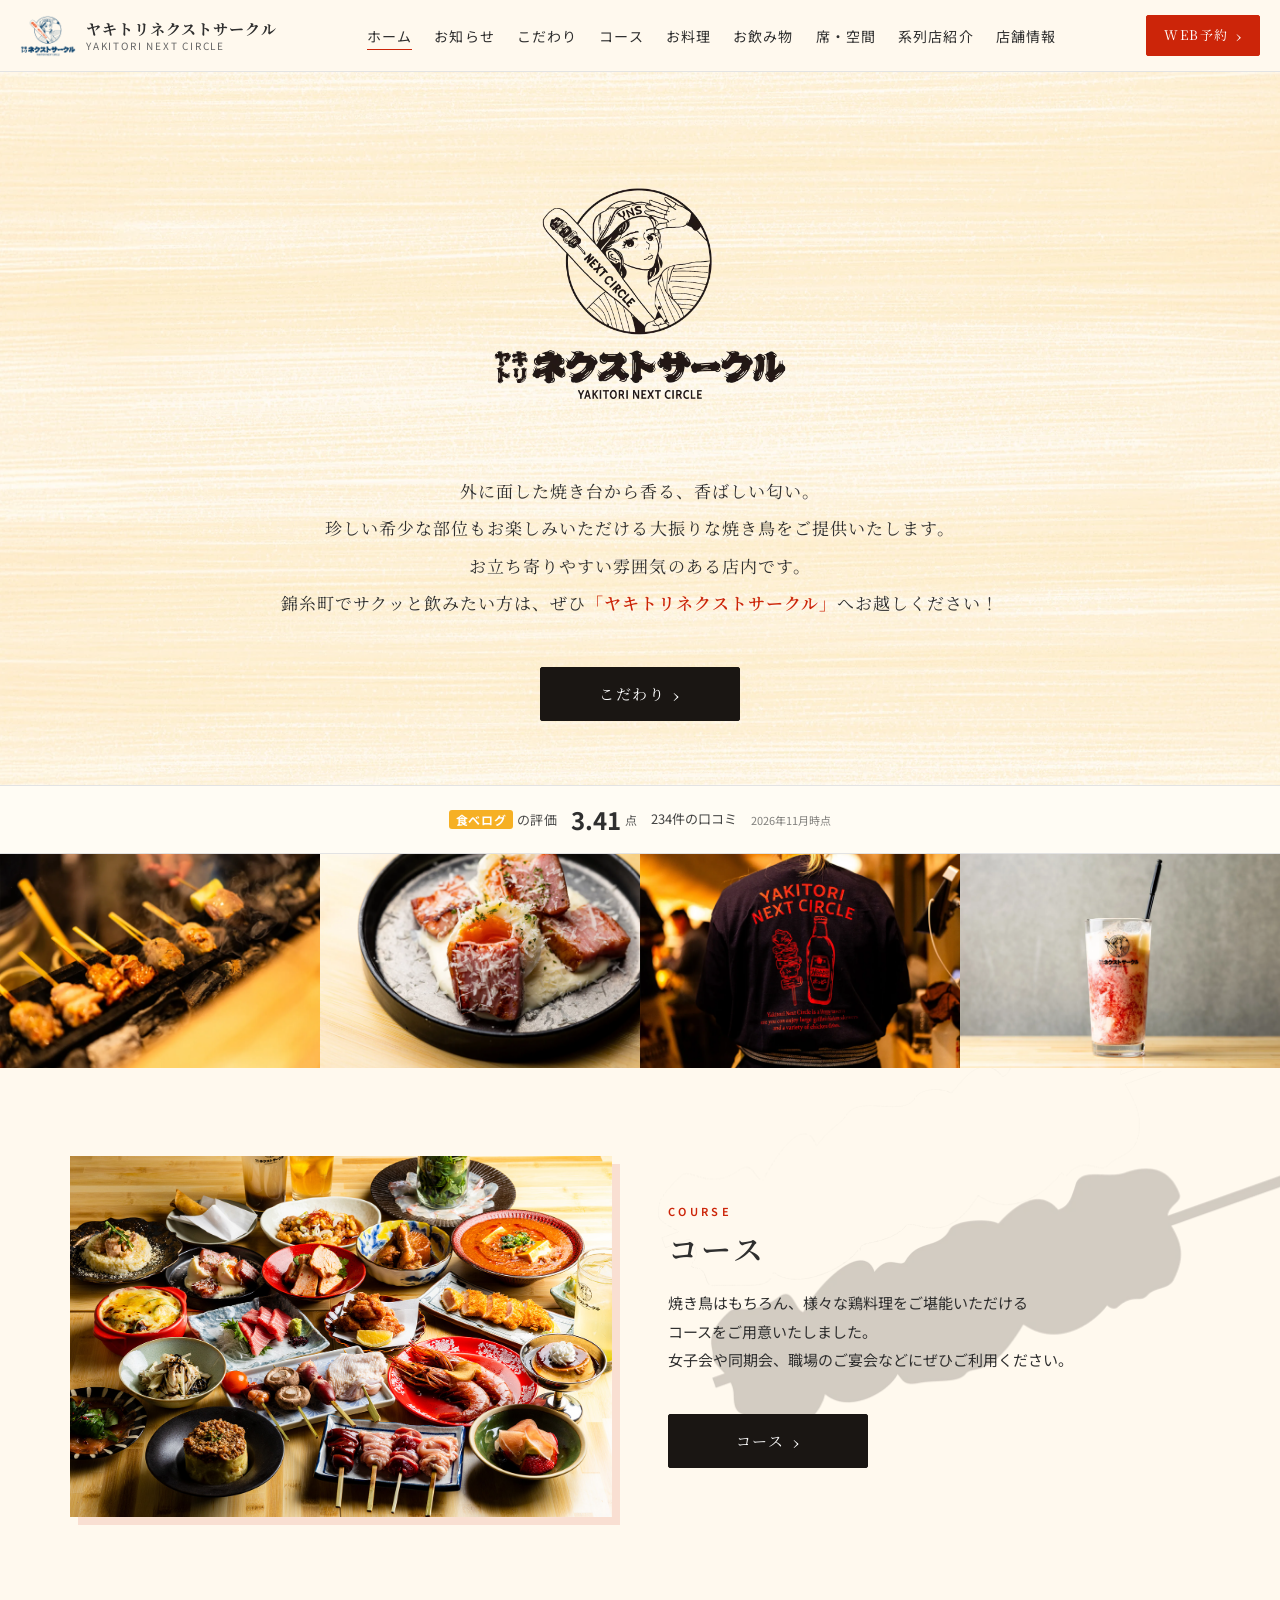
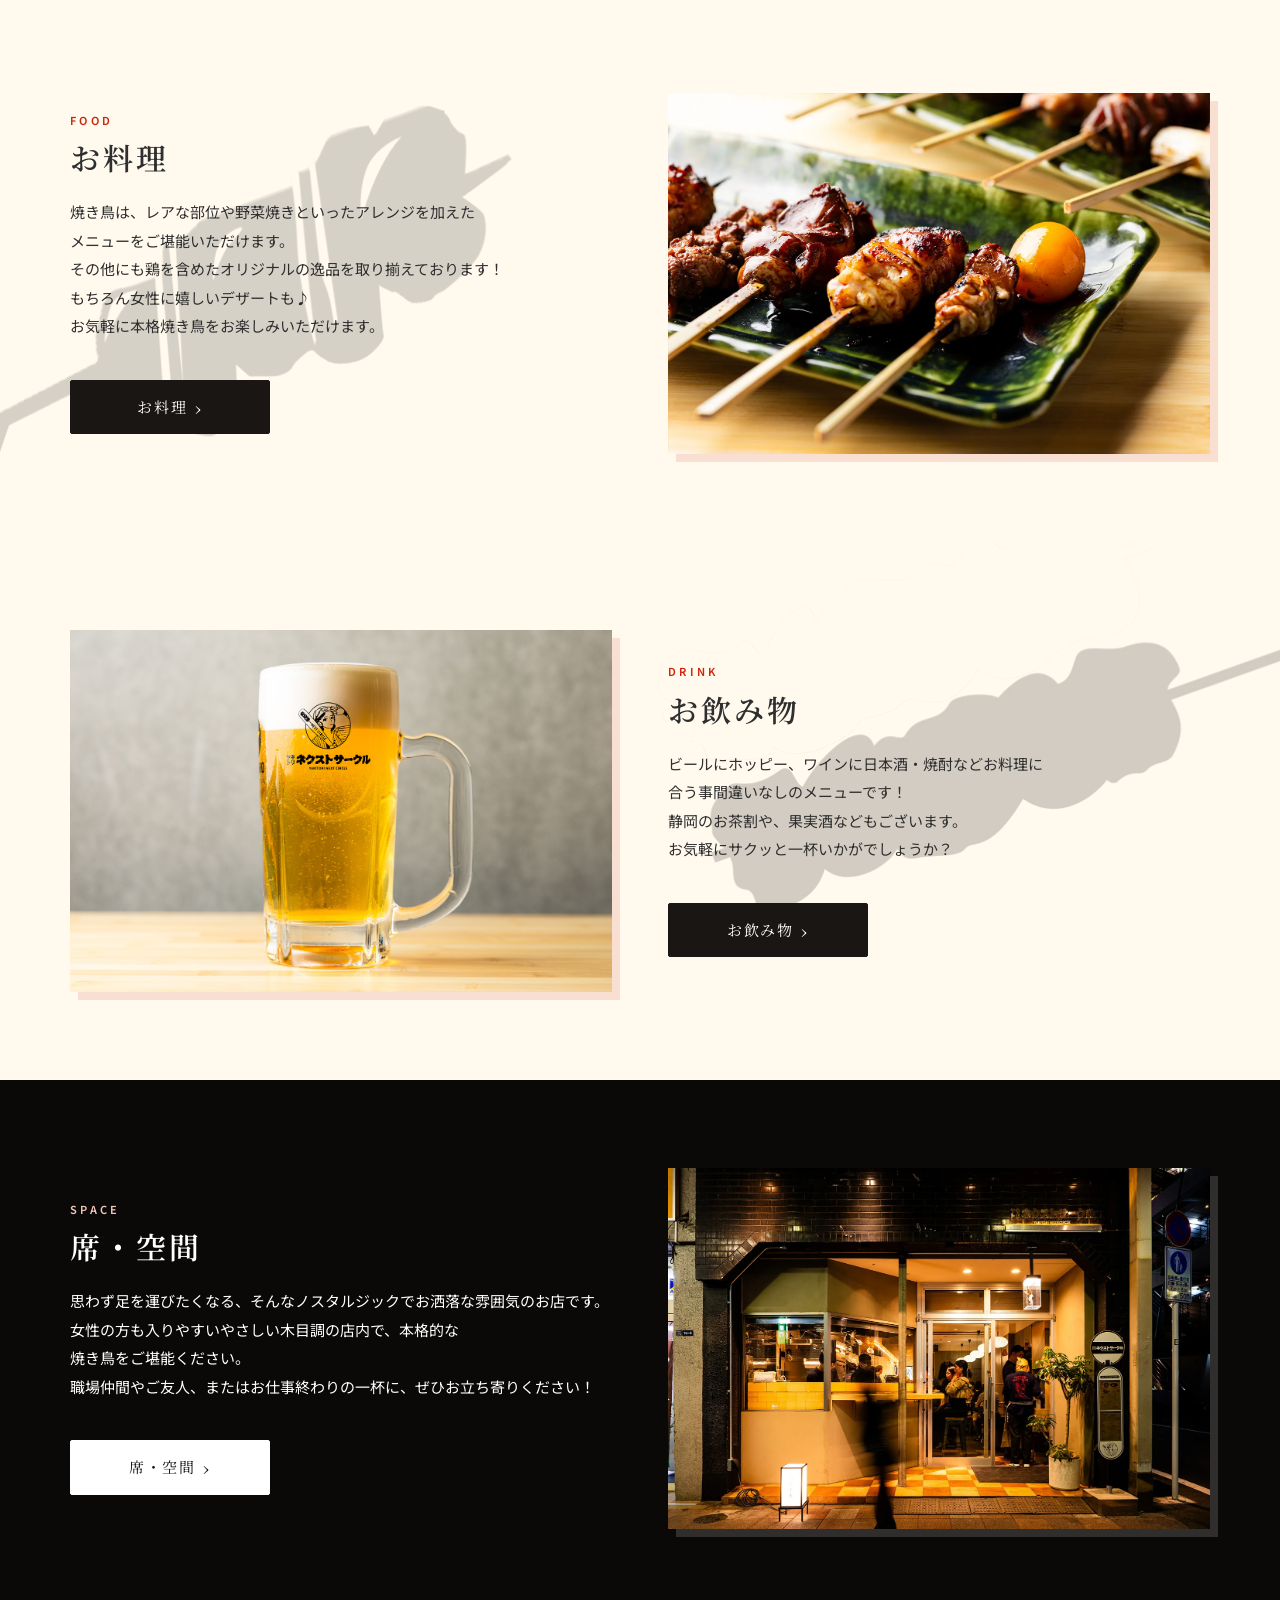
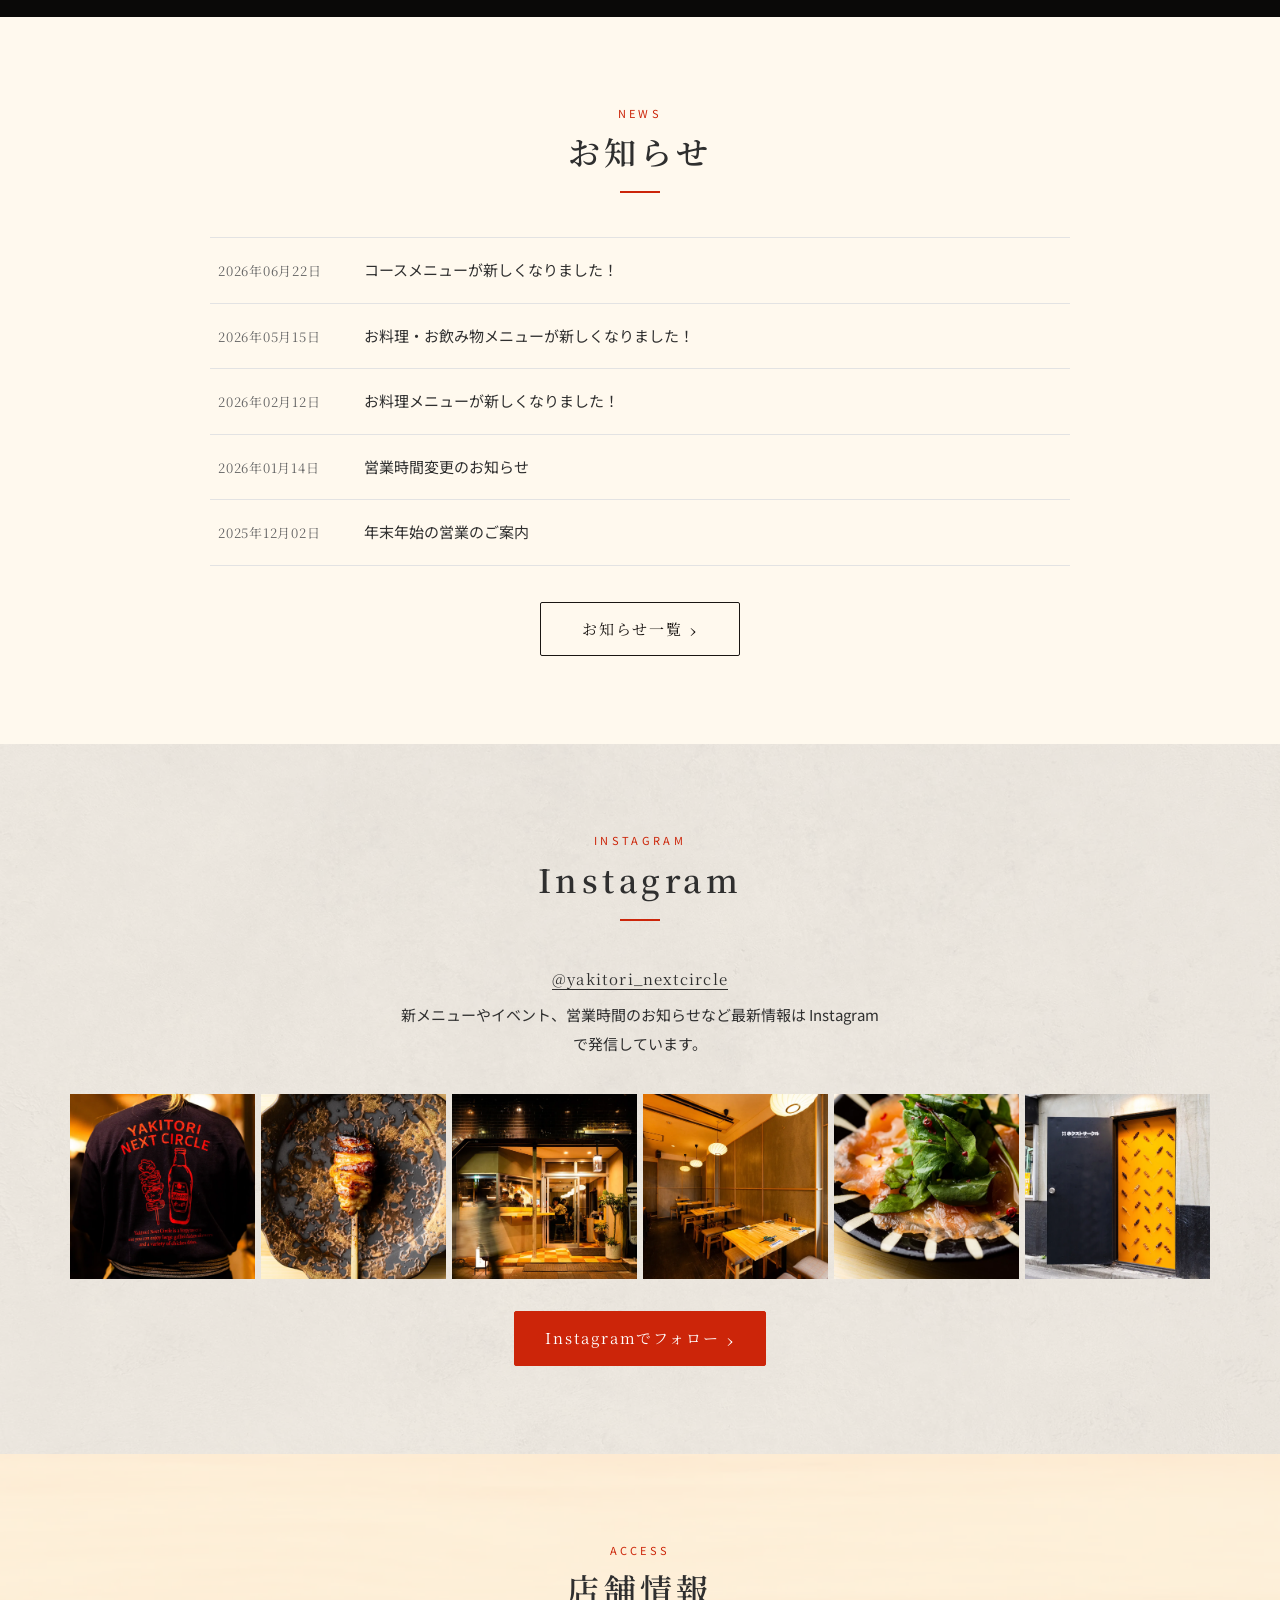
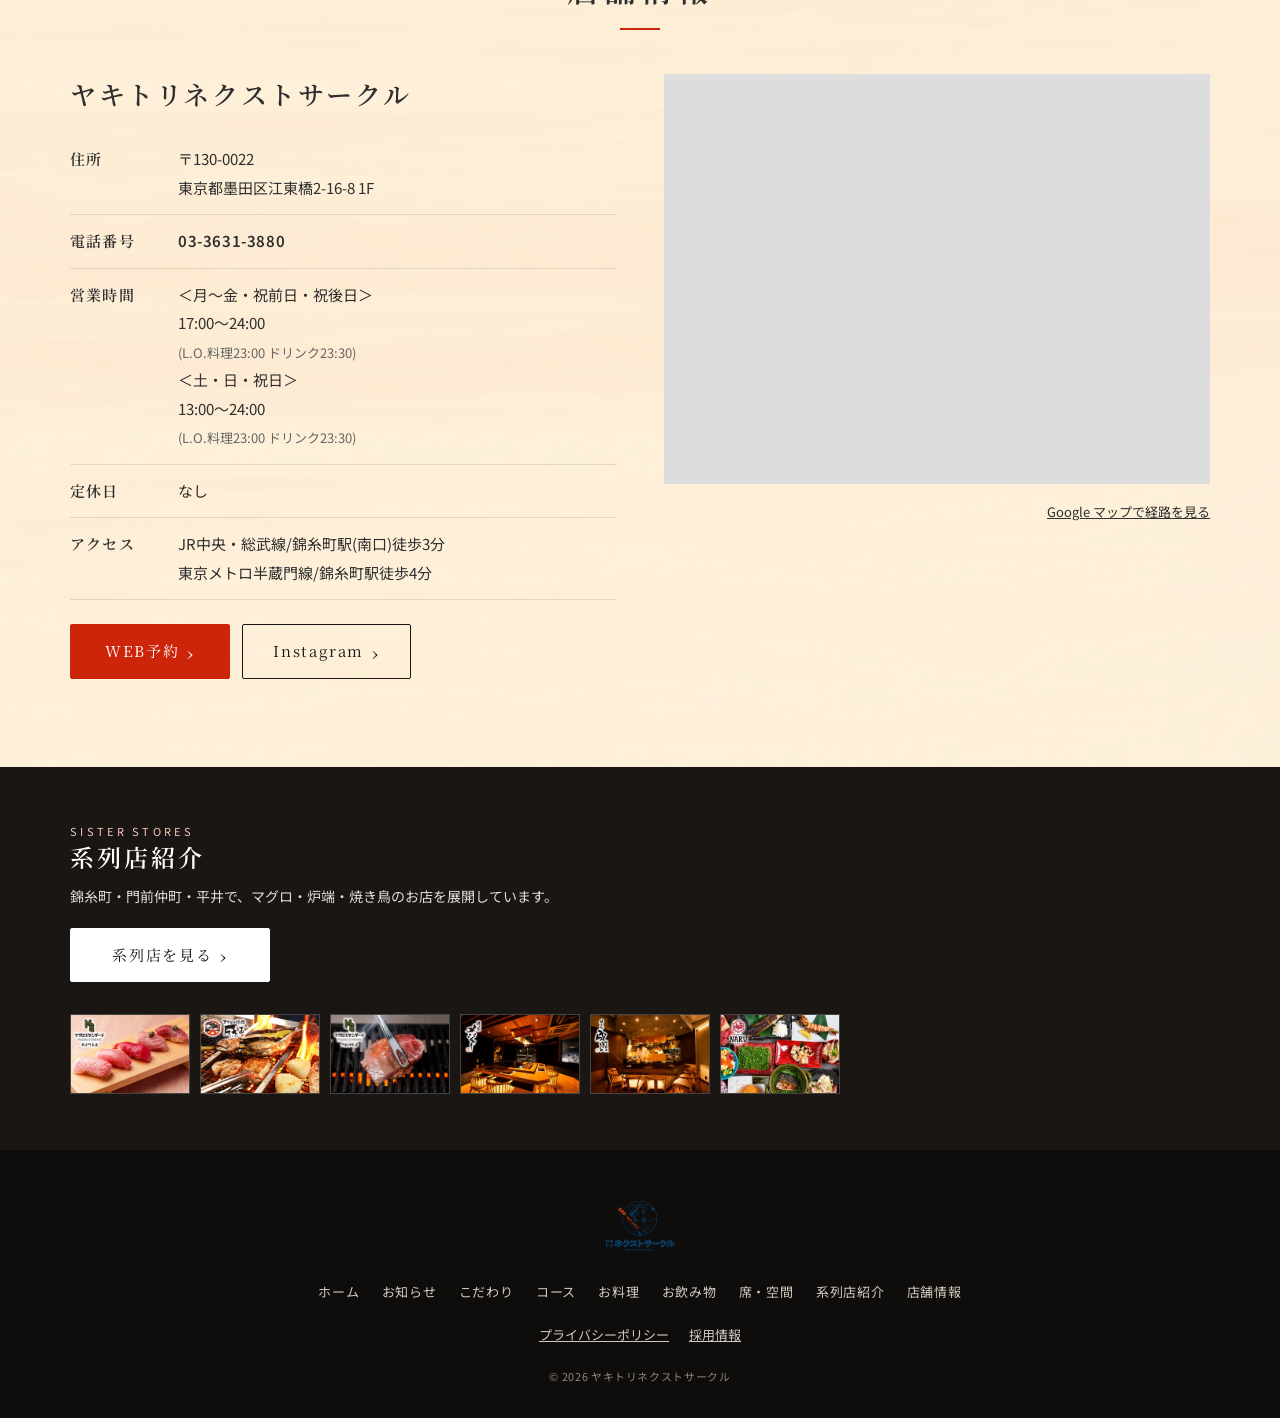
==== commit 1c549d15: "Add Google / Tabelog ratings strip (data, script, UI) Co-Authored-By: Claude Fable 5.1 <noreply@anth" ====
--- a/index.html
+++ b/index.html
@@ -14,31 +14,31 @@
   <meta property="og:image" content="https://yakitori-nextcircle.com/images/ogp.jpg">
   <meta name="twitter:card" content="summary_large_image">
   <link rel="canonical" href="https://yakitori-nextcircle.com/">
-  <link rel="icon" href="/images/logo.png" type="image/png">
-  <link rel="apple-touch-icon" href="/images/logo.png">
+  <link rel="icon" href="images/logo.png" type="image/png">
+  <link rel="apple-touch-icon" href="images/logo.png">
   <link rel="preconnect" href="https://fonts.googleapis.com">
   <link rel="preconnect" href="https://fonts.gstatic.com" crossorigin>
   <link href="https://fonts.googleapis.com/css2?family=Noto+Sans+JP:wght@400;500;700&family=Noto+Serif+JP:wght@500;600;700&display=swap" rel="stylesheet">
-  <link rel="stylesheet" href="/css/style.css">
+  <link rel="stylesheet" href="css/style.css">
 </head>
 <body>
   <header class="site-header">
     <div class="site-header__inner">
-      <a class="site-header__logo" href="/">
-        <img src="/images/logo.png" alt="" width="56" height="56">
+      <a class="site-header__logo" href="./">
+        <img src="images/logo.png" alt="" width="56" height="56">
         <span>ヤキトリネクストサークル<small>YAKITORI NEXT CIRCLE</small></span>
       </a>
       <nav class="global-nav" id="global-nav" aria-label="グローバルナビゲーション">
         <ul>
-        <li><a href="/" aria-current="page">ホーム</a></li>
-        <li><a href="/information/">お知らせ</a></li>
-        <li><a href="/concept/">こだわり</a></li>
-        <li><a href="/course/">コース</a></li>
-        <li><a href="/food/">お料理</a></li>
-        <li><a href="/drink/">お飲み物</a></li>
-        <li><a href="/space/">席・空間</a></li>
-        <li><a href="/sister-store/">系列店紹介</a></li>
-        <li><a href="/#access">店舗情報</a></li>
+        <li><a href="./" aria-current="page">ホーム</a></li>
+        <li><a href="information/">お知らせ</a></li>
+        <li><a href="concept/">こだわり</a></li>
+        <li><a href="course/">コース</a></li>
+        <li><a href="food/">お料理</a></li>
+        <li><a href="drink/">お飲み物</a></li>
+        <li><a href="space/">席・空間</a></li>
+        <li><a href="sister-store/">系列店紹介</a></li>
+        <li><a href="#access">店舗情報</a></li>
         <li class="nav-reserve"><a class="btn btn--accent" href="https://yoyaku.tabelog.com/yoyaku/net_booking_form/index?rcd=13307488" target="_blank" rel="noopener">WEB予約</a></li>
         </ul>
       </nav>
@@ -53,44 +53,61 @@
   <main>
     <section class="hero">
       <div class="hero__inner">
-        <img class="hero__logo" src="/images/logo-hero.webp" alt="ヤキトリネクストサークル YAKITORI NEXT CIRCLE" width="512" height="512">
+        <img class="hero__logo" src="images/logo-hero.webp" alt="ヤキトリネクストサークル YAKITORI NEXT CIRCLE" width="512" height="512">
         <p class="hero__lead">
           外に面した焼き台から香る、香ばしい匂い。<br>
           珍しい希少な部位もお楽しみいただける大振りな焼き鳥をご提供いたします。<br>
           お立ち寄りやすい雰囲気のある店内です。<br>
           錦糸町でサクッと飲みたい方は、ぜひ<strong>「ヤキトリネクストサークル」</strong>へお越しください！
         </p>
-        <a class="btn" href="/concept/">こだわり</a>
-      </div>
-    </section>
+        <a class="btn" href="concept/">こだわり</a>
+      </div>
+    </section>
+
+<section class="ratings" id="ratings" aria-label="お客様からの評価" hidden>
+  <div class="ratings__inner">
+    <a class="ratings__item ratings__item--google" data-rating="google" href="https://www.google.com/maps/search/?api=1&query=%E3%83%A4%E3%82%AD%E3%83%88%E3%83%AA%E3%83%8D%E3%82%AF%E3%82%B9%E3%83%88%E3%82%B5%E3%83%BC%E3%82%AF%E3%83%AB%20%E6%9D%B1%E4%BA%AC%E9%83%BD%E5%A2%A8%E7%94%B0%E5%8C%BA%E6%B1%9F%E6%9D%B1%E6%A9%8B2-16-8" target="_blank" rel="noopener" hidden>
+      <span class="ratings__brand"><span class="ratings__g" aria-hidden="true"><i>G</i><i>o</i><i>o</i><i>g</i><i>l</i><i>e</i></span><span class="sr-only">Google</span> の口コミ</span>
+      <span class="ratings__score"><span class="ratings__stars" aria-hidden="true"><span class="ratings__stars-off">★★★★★</span><span class="ratings__stars-on">★★★★★</span></span><b data-field="score">-</b></span>
+      <span class="ratings__count"><span data-field="count">-</span>件の口コミ</span>
+      <span class="ratings__asof" data-field="asof"></span>
+    </a>
+    <a class="ratings__item ratings__item--tabelog" data-rating="tabelog" href="https://tabelog.com/tokyo/A1312/A131201/13307488/" target="_blank" rel="noopener" hidden>
+      <span class="ratings__brand"><span class="ratings__tb" aria-hidden="true">食べログ</span><span class="sr-only">食べログ</span> の評価</span>
+      <span class="ratings__score"><b data-field="score">-</b><small>点</small></span>
+      <span class="ratings__count"><span data-field="count">-</span>件の口コミ</span>
+      <span class="ratings__asof" data-field="asof"></span>
+    </a>
+  </div>
+</section>
 
     <div class="carousel" aria-label="店内・お料理の写真">
       <div class="carousel__track">
-          <div class="carousel__item"><img src="/images/carousel-01.webp" alt="" loading="lazy" width="768" height="512"></div>
-          <div class="carousel__item"><img src="/images/carousel-02.webp" alt="" loading="lazy" width="768" height="512"></div>
-          <div class="carousel__item"><img src="/images/carousel-03.webp" alt="" loading="lazy" width="768" height="512"></div>
-          <div class="carousel__item"><img src="/images/carousel-04.webp" alt="" loading="lazy" width="768" height="512"></div>
-          <div class="carousel__item"><img src="/images/carousel-05.webp" alt="" loading="lazy" width="768" height="512"></div>
-          <div class="carousel__item"><img src="/images/carousel-06.webp" alt="" loading="lazy" width="768" height="512"></div>
-          <div class="carousel__item"><img src="/images/carousel-07.webp" alt="" loading="lazy" width="768" height="512"></div>
-          <div class="carousel__item"><img src="/images/carousel-08.webp" alt="" loading="lazy" width="768" height="512"></div>
-          <div class="carousel__item"><img src="/images/carousel-09.webp" alt="" loading="lazy" width="768" height="512"></div>
-          <div class="carousel__item"><img src="/images/carousel-10.webp" alt="" loading="lazy" width="768" height="512"></div>
-          <div class="carousel__item"><img src="/images/carousel-11.webp" alt="" loading="lazy" width="768" height="512"></div>
-          <div class="carousel__item"><img src="/images/carousel-12.webp" alt="" loading="lazy" width="768" height="512"></div>
-          <div class="carousel__item"><img src="/images/carousel-13.webp" alt="" loading="lazy" width="768" height="512"></div>
-          <div class="carousel__item"><img src="/images/carousel-14.webp" alt="" loading="lazy" width="768" height="512"></div>
+          <div class="carousel__item"><img src="images/carousel-01.webp" alt="" loading="lazy" width="768" height="512"></div>
+          <div class="carousel__item"><img src="images/carousel-02.webp" alt="" loading="lazy" width="768" height="512"></div>
+          <div class="carousel__item"><img src="images/carousel-03.webp" alt="" loading="lazy" width="768" height="512"></div>
+          <div class="carousel__item"><img src="images/carousel-04.webp" alt="" loading="lazy" width="768" height="512"></div>
+          <div class="carousel__item"><img src="images/carousel-05.webp" alt="" loading="lazy" width="768" height="512"></div>
+          <div class="carousel__item"><img src="images/carousel-06.webp" alt="" loading="lazy" width="768" height="512"></div>
+          <div class="carousel__item"><img src="images/carousel-07.webp" alt="" loading="lazy" width="768" height="512"></div>
+          <div class="carousel__item"><img src="images/carousel-08.webp" alt="" loading="lazy" width="768" height="512"></div>
+          <div class="carousel__item"><img src="images/carousel-09.webp" alt="" loading="lazy" width="768" height="512"></div>
+          <div class="carousel__item"><img src="images/carousel-10.webp" alt="" loading="lazy" width="768" height="512"></div>
+          <div class="carousel__item"><img src="images/carousel-11.webp" alt="" loading="lazy" width="768" height="512"></div>
+          <div class="carousel__item"><img src="images/carousel-12.webp" alt="" loading="lazy" width="768" height="512"></div>
+          <div class="carousel__item"><img src="images/carousel-13.webp" alt="" loading="lazy" width="768" height="512"></div>
+          <div class="carousel__item"><img src="images/carousel-14.webp" alt="" loading="lazy" width="768" height="512"></div>
       </div>
     </div>
 
     <section class="section section--deco-right">
       <div class="container">
         <div class="feature">
-          <div class="feature__media"><img src="/images/top-course.jpg" alt="コース料理" loading="lazy"></div>
+          <div class="feature__media"><img src="images/top-course.jpg" alt="コース料理" loading="lazy"></div>
           <div class="feature__body">
             <h2><small>COURSE</small>コース</h2>
             <p>焼き鳥はもちろん、様々な鶏料理をご堪能いただけるコースをご用意いたしました。<br>女子会や同期会、職場のご宴会などにぜひご利用ください。</p>
-            <a class="btn" href="/course/">コース</a>
+            <a class="btn" href="course/">コース</a>
           </div>
         </div>
       </div>
@@ -99,11 +116,11 @@
     <section class="section section--deco-left">
       <div class="container">
         <div class="feature feature--reverse">
-          <div class="feature__media"><img src="/images/top-food.webp" alt="焼き鳥の盛り合わせ" loading="lazy"></div>
+          <div class="feature__media"><img src="images/top-food.webp" alt="焼き鳥の盛り合わせ" loading="lazy"></div>
           <div class="feature__body">
             <h2><small>FOOD</small>お料理</h2>
             <p>焼き鳥は、レアな部位や野菜焼きといったアレンジを加えたメニューをご堪能いただけます。<br>その他にも鶏を含めたオリジナルの逸品を取り揃えております！<br>もちろん女性に嬉しいデザートも♪<br>お気軽に本格焼き鳥をお楽しみいただけます。</p>
-            <a class="btn" href="/food/">お料理</a>
+            <a class="btn" href="food/">お料理</a>
           </div>
         </div>
       </div>
@@ -112,11 +129,11 @@
     <section class="section section--deco-right">
       <div class="container">
         <div class="feature">
-          <div class="feature__media"><img src="/images/top-drink.jpg" alt="お飲み物" loading="lazy"></div>
+          <div class="feature__media"><img src="images/top-drink.jpg" alt="お飲み物" loading="lazy"></div>
           <div class="feature__body">
             <h2><small>DRINK</small>お飲み物</h2>
             <p>ビールにホッピー、ワインに日本酒・焼酎などお料理に合う事間違いなしのメニューです！<br>静岡のお茶割や、果実酒などもございます。<br>お気軽にサクッと一杯いかがでしょうか？</p>
-            <a class="btn" href="/drink/">お飲み物</a>
+            <a class="btn" href="drink/">お飲み物</a>
           </div>
         </div>
       </div>
@@ -125,11 +142,11 @@
     <section class="section section--dark">
       <div class="container">
         <div class="feature feature--reverse">
-          <div class="feature__media"><img src="/images/space-01.webp" alt="店内の様子" loading="lazy"></div>
+          <div class="feature__media"><img src="images/space-01.webp" alt="店内の様子" loading="lazy"></div>
           <div class="feature__body">
             <h2><small>SPACE</small>席・空間</h2>
             <p>思わず足を運びたくなる、そんなノスタルジックでお洒落な雰囲気のお店です。<br>女性の方も入りやすいやさしい木目調の店内で、本格的な焼き鳥をご堪能ください。<br>職場仲間やご友人、またはお仕事終わりの一杯に、ぜひお立ち寄りください！</p>
-            <a class="btn btn--light" href="/space/">席・空間</a>
+            <a class="btn btn--light" href="space/">席・空間</a>
           </div>
         </div>
       </div>
@@ -139,13 +156,13 @@
       <div class="container">
         <h2 class="section__title"><small>NEWS</small>お知らせ</h2>
         <ul class="news-list">
-          <li><a href="/information/#news-9306"><time datetime="2026-06-22">2026年06月22日</time><span>コースメニューが新しくなりました！</span></a></li>
-          <li><a href="/information/#news-9264"><time datetime="2026-05-15">2026年05月15日</time><span>お料理・お飲み物メニューが新しくなりました！</span></a></li>
-          <li><a href="/information/#news-9188"><time datetime="2026-02-12">2026年02月12日</time><span>お料理メニューが新しくなりました！</span></a></li>
-          <li><a href="/information/#news-9168"><time datetime="2026-01-14">2026年01月14日</time><span>営業時間変更のお知らせ</span></a></li>
-          <li><a href="/information/#news-9155"><time datetime="2025-12-02">2025年12月02日</time><span>年末年始の営業のご案内</span></a></li>
+          <li><a href="information/#news-9306"><time datetime="2026-06-22">2026年06月22日</time><span>コースメニューが新しくなりました！</span></a></li>
+          <li><a href="information/#news-9264"><time datetime="2026-05-15">2026年05月15日</time><span>お料理・お飲み物メニューが新しくなりました！</span></a></li>
+          <li><a href="information/#news-9188"><time datetime="2026-02-12">2026年02月12日</time><span>お料理メニューが新しくなりました！</span></a></li>
+          <li><a href="information/#news-9168"><time datetime="2026-01-14">2026年01月14日</time><span>営業時間変更のお知らせ</span></a></li>
+          <li><a href="information/#news-9155"><time datetime="2025-12-02">2025年12月02日</time><span>年末年始の営業のご案内</span></a></li>
         </ul>
-        <p class="section__more"><a class="btn btn--outline" href="/information/">お知らせ一覧</a></p>
+        <p class="section__more"><a class="btn btn--outline" href="information/">お知らせ一覧</a></p>
       </div>
     </section>
 
@@ -155,12 +172,12 @@
         <p class="instagram__account"><a href="https://www.instagram.com/yakitori_nextcircle/" target="_blank" rel="noopener">@yakitori_nextcircle</a></p>
         <p>新メニューやイベント、営業時間のお知らせなど最新情報は Instagram で発信しています。</p>
         <div class="instagram__grid">
-          <img src="/images/carousel-03.webp" alt="" loading="lazy">
-          <img src="/images/carousel-05.webp" alt="" loading="lazy">
-          <img src="/images/carousel-06.webp" alt="" loading="lazy">
-          <img src="/images/carousel-10.webp" alt="" loading="lazy">
-          <img src="/images/carousel-11.webp" alt="" loading="lazy">
-          <img src="/images/carousel-13.webp" alt="" loading="lazy">
+          <img src="images/carousel-03.webp" alt="" loading="lazy">
+          <img src="images/carousel-05.webp" alt="" loading="lazy">
+          <img src="images/carousel-06.webp" alt="" loading="lazy">
+          <img src="images/carousel-10.webp" alt="" loading="lazy">
+          <img src="images/carousel-11.webp" alt="" loading="lazy">
+          <img src="images/carousel-13.webp" alt="" loading="lazy">
         </div>
         <a class="btn btn--accent" href="https://www.instagram.com/yakitori_nextcircle/" target="_blank" rel="noopener">Instagramでフォロー</a>
       </div>
@@ -215,15 +232,15 @@
         <div>
           <h2><small>SISTER STORES</small>系列店紹介</h2>
           <p>錦糸町・門前仲町・平井で、マグロ・炉端・焼き鳥のお店を展開しています。</p>
-          <a class="btn btn--light" href="/sister-store/" style="margin-top:18px">系列店を見る</a>
+          <a class="btn btn--light" href="sister-store/" style="margin-top:18px">系列店を見る</a>
         </div>
         <div class="sister-banner__logos">
-          <a href="https://maguro-standard-kinshicho.com/" target="_blank" rel="noopener"><img src="/images/sister-standard-kinshicho.jpg" alt="マグロスタンダード 錦糸町本店" loading="lazy"></a>
-          <a href="https://maguro-robata-naru.com/" target="_blank" rel="noopener"><img src="/images/sister-robata-naru.jpg" alt="マグロと炉端 成る" loading="lazy"></a>
-          <a href="https://maguro-standard.com/" target="_blank" rel="noopener"><img src="/images/sister-standard-monnaka.jpg" alt="マグロスタンダード 門前仲町店" loading="lazy"></a>
-          <a href="https://yakitori-major.com/" target="_blank" rel="noopener"><img src="/images/sister-major.jpg" alt="焼鶏 メジャー" loading="lazy"></a>
-          <a href="https://kinshicho-sumibi-naru.com/" target="_blank" rel="noopener"><img src="/images/sister-sumibi-naru.jpg" alt="錦糸町 炭火 成る" loading="lazy"></a>
-          <a href="https://tabelog.com/tokyo/A1312/A131202/13325262/" target="_blank" rel="noopener"><img src="/images/sister-naru-hirai.webp" alt="炉端 成る 平井店" loading="lazy"></a>
+          <a href="https://maguro-standard-kinshicho.com/" target="_blank" rel="noopener"><img src="images/sister-standard-kinshicho.jpg" alt="マグロスタンダード 錦糸町本店" loading="lazy"></a>
+          <a href="https://maguro-robata-naru.com/" target="_blank" rel="noopener"><img src="images/sister-robata-naru.jpg" alt="マグロと炉端 成る" loading="lazy"></a>
+          <a href="https://maguro-standard.com/" target="_blank" rel="noopener"><img src="images/sister-standard-monnaka.jpg" alt="マグロスタンダード 門前仲町店" loading="lazy"></a>
+          <a href="https://yakitori-major.com/" target="_blank" rel="noopener"><img src="images/sister-major.jpg" alt="焼鶏 メジャー" loading="lazy"></a>
+          <a href="https://kinshicho-sumibi-naru.com/" target="_blank" rel="noopener"><img src="images/sister-sumibi-naru.jpg" alt="錦糸町 炭火 成る" loading="lazy"></a>
+          <a href="https://tabelog.com/tokyo/A1312/A131202/13325262/" target="_blank" rel="noopener"><img src="images/sister-naru-hirai.webp" alt="炉端 成る 平井店" loading="lazy"></a>
         </div>
       </div>
     </section>
@@ -231,20 +248,20 @@
 
   <footer class="site-footer">
     <div class="container site-footer__inner">
-      <img class="site-footer__logo" src="/images/logo.png" alt="ヤキトリネクストサークル">
+      <img class="site-footer__logo" src="images/logo.png" alt="ヤキトリネクストサークル">
       <nav class="site-footer__nav" aria-label="フッターナビゲーション">
-        <a href="/">ホーム</a>
-        <a href="/information/">お知らせ</a>
-        <a href="/concept/">こだわり</a>
-        <a href="/course/">コース</a>
-        <a href="/food/">お料理</a>
-        <a href="/drink/">お飲み物</a>
-        <a href="/space/">席・空間</a>
-        <a href="/sister-store/">系列店紹介</a>
-        <a href="/#access">店舗情報</a>
+        <a href="./">ホーム</a>
+        <a href="information/">お知らせ</a>
+        <a href="concept/">こだわり</a>
+        <a href="course/">コース</a>
+        <a href="food/">お料理</a>
+        <a href="drink/">お飲み物</a>
+        <a href="space/">席・空間</a>
+        <a href="sister-store/">系列店紹介</a>
+        <a href="#access">店舗情報</a>
       </nav>
       <div class="site-footer__links">
-        <a href="/privacy/">プライバシーポリシー</a>
+        <a href="privacy/">プライバシーポリシー</a>
         <a href="https://pay-it-forward-corporate.com/recruit/" target="_blank" rel="noopener">採用情報</a>
       </div>
       <small>&copy; 2026 ヤキトリネクストサークル</small>
@@ -267,6 +284,7 @@
   </nav>
   <a class="pagetop" href="#" aria-label="ページ上部へ">&#8593;</a>
 
-  <script src="/js/main.js"></script>
+  <script src="js/main.js"></script>
+  <script src="js/ratings.js" defer></script>
 </body>
 </html>
--- a/css/style.css
+++ b/css/style.css
@@ -82,7 +82,7 @@
 .site-header__logo { display: flex; align-items: center; gap: 10px; }
 .site-header__logo img { width: 56px; height: 56px; }
 .site-header__logo span {
-  font-family: var(--font-serif); font-size: 15px; font-weight: 700; letter-spacing: .06em; line-height: 1.3;
+  font-family: var(--font-serif); font-size: 15px; font-weight: 700; letter-spacing: .06em; line-height: 1.3; white-space: nowrap;
 }
 .site-header__logo small { display: block; font-size: 10px; font-weight: 400; letter-spacing: .18em; color: var(--muted); font-family: var(--font-sans); }
 
@@ -94,7 +94,7 @@
 .global-nav a:hover::after, .global-nav a[aria-current="page"]::after { width: 100%; }
 
 .site-header__actions { display: flex; align-items: center; gap: 12px; }
-.header-reserve { min-width: 0; padding: .55em 1.3em; font-size: 13px; }
+.header-reserve { min-width: 0; padding: .55em 1.3em; font-size: 13px; white-space: nowrap; flex-shrink: 0; }
 
 .nav-toggle {
   display: none; width: 44px; height: 44px; padding: 0; border: 0; background: transparent; cursor: pointer; position: relative;
@@ -109,7 +109,7 @@
 .nav-toggle[aria-expanded="true"] span:nth-child(2) { opacity: 0; }
 .nav-toggle[aria-expanded="true"] span:nth-child(3) { transform: translateY(-7px) rotate(-45deg); }
 
-@media (max-width: 1023px) {
+@media (max-width: 1199px) {
   :root { --header-h: 64px; }
   .site-header__logo img { width: 48px; height: 48px; }
   .site-header__logo span { font-size: 14px; }
@@ -118,7 +118,7 @@
   .global-nav {
     position: fixed; inset: var(--header-h) 0 0 0; z-index: 90;
     background: var(--cream);
-    background-image: url("/images/bg-hero.webp"); background-size: cover; background-position: center;
+    background-image: url("../images/bg-hero.webp"); background-size: cover; background-position: center;
     padding: 32px 24px 120px; overflow-y: auto;
     transform: translateX(100%); transition: transform .35s ease;
   }
@@ -131,12 +131,12 @@
   .global-nav .nav-reserve .btn { width: 100%; }
 }
 .global-nav .nav-reserve { display: none; }
-@media (max-width: 1023px) { .global-nav .nav-reserve { display: block; } }
+@media (max-width: 1199px) { .global-nav .nav-reserve { display: block; } }
 
 /* ---------- ヒーロー ---------- */
 .hero {
   position: relative; overflow: hidden;
-  background: var(--cream) url("/images/bg-hero.webp") center / cover no-repeat;
+  background: var(--cream) url("../images/bg-hero.webp") center / cover no-repeat;
   padding: 72px 0 64px;
   text-align: center;
 }
@@ -196,7 +196,7 @@
 .feature__media img { width: 100%; aspect-ratio: 3 / 2; object-fit: cover; box-shadow: 8px 8px 0 rgba(204, 37, 9, .12); }
 .feature__body h2, .feature__body h3 { font-size: 30px; letter-spacing: .1em; margin-bottom: 20px; line-height: 1.4; }
 .feature__body h2 small { display: block; font-size: 11px; letter-spacing: .3em; color: var(--accent); font-family: var(--font-sans); margin-bottom: 8px; }
-.feature__body p { font-size: 15px; }
+.feature__body p { font-size: 15px; word-break: auto-phrase; text-wrap: pretty; }
 .feature__body .btn { margin-top: 24px; }
 @media (max-width: 767px) {
   .feature { grid-template-columns: 1fr; gap: 24px; }
@@ -207,18 +207,18 @@
 
 /* 既存サイトの串シルエット背景を再現 */
 .section--deco-right, .section--deco-left { background-color: var(--cream); background-repeat: no-repeat; background-size: contain; }
-.section--deco-right { background-image: url("/images/bg-yakitori-01.webp"); background-position: center right; }
-.section--deco-left  { background-image: url("/images/bg-yakitori-04.webp"); background-position: center left; }
+.section--deco-right { background-image: url("../images/bg-yakitori-01.webp"); background-position: center right; }
+.section--deco-left  { background-image: url("../images/bg-yakitori-04.webp"); background-position: center left; }
 .section--texture { background-color: var(--cream-2); }
 .section--texture::before {
-  content: ""; position: absolute; inset: 0; background: url("/images/bg-texture.webp") center / cover; opacity: .25; pointer-events: none;
+  content: ""; position: absolute; inset: 0; background: url("../images/bg-texture.webp") center / cover; opacity: .25; pointer-events: none;
 }
 .section--texture > * { position: relative; }
 
 /* 席・空間（暗い背景写真 + 白文字） */
 .section--dark {
   color: var(--white);
-  background: var(--black) url("/images/space-bg.webp") center / cover no-repeat;
+  background: var(--black) url("../images/space-bg.webp") center / cover no-repeat;
 }
 .section--dark::before { content: ""; position: absolute; inset: 0; background: rgba(0, 0, 0, .6); }
 .section--dark > * { position: relative; }
@@ -246,7 +246,7 @@
 .instagram { text-align: center; }
 .instagram__account { font-family: var(--font-serif); font-size: 20px; letter-spacing: .08em; margin-bottom: 8px; }
 .instagram__account a { border-bottom: 1px solid currentColor; }
-.instagram p { max-width: 600px; margin-left: auto; margin-right: auto; font-size: 15px; }
+.instagram p { max-width: 600px; margin-left: auto; margin-right: auto; font-size: 15px; word-break: auto-phrase; text-wrap: pretty; }
 .instagram__grid {
   display: grid; grid-template-columns: repeat(6, 1fr); gap: 6px; margin: 36px 0 32px;
 }
@@ -256,7 +256,7 @@
 @media (max-width: 767px) { .instagram__grid { grid-template-columns: repeat(4, 1fr); } }
 
 /* ---------- 店舗情報 ---------- */
-.access { background: var(--cream) url("/images/bg-footer.webp") center / cover no-repeat; }
+.access { background: var(--cream) url("../images/bg-footer.webp") center / cover no-repeat; }
 .access::before { content: ""; position: absolute; inset: 0; background: rgba(255, 249, 238, .72); }
 .access > * { position: relative; }
 .access__grid { display: grid; grid-template-columns: 1fr 1fr; gap: 48px; align-items: start; }
@@ -285,7 +285,7 @@
 .sister-banner__inner { display: flex; align-items: center; justify-content: space-between; gap: 32px; flex-wrap: wrap; }
 .sister-banner h2 { font-size: 24px; letter-spacing: .12em; }
 .sister-banner h2 small { display: block; font-family: var(--font-sans); font-size: 11px; letter-spacing: .3em; color: #f3c6b8; font-weight: 400; }
-.sister-banner p { font-size: 14px; color: #ddd; margin: 8px 0 0; }
+.sister-banner p { font-size: 14px; color: #ddd; margin: 8px 0 0; word-break: auto-phrase; text-wrap: pretty; }
 .sister-banner__logos { display: flex; gap: 10px; flex-wrap: wrap; }
 .sister-banner__logos img { width: 120px; aspect-ratio: 3 / 2; object-fit: cover; border: 1px solid #444; }
 @media (max-width: 767px) {
@@ -322,7 +322,7 @@
 /* ---------- 下層ページ ---------- */
 .page-header {
   position: relative; padding: 64px 0 56px; text-align: center;
-  background: var(--cream) url("/images/bg-hero.webp") center / cover no-repeat;
+  background: var(--cream) url("../images/bg-hero.webp") center / cover no-repeat;
 }
 .page-header::before { content: ""; position: absolute; inset: 0; background: rgba(255, 249, 238, .5); }
 .page-header > * { position: relative; }
@@ -335,7 +335,7 @@
   .page-header h1 { font-size: 26px; }
 }
 
-.page-lead { text-align: center; max-width: 760px; margin: 0 auto 56px; font-size: 15px; }
+.page-lead { text-align: center; max-width: 760px; margin: 0 auto 56px; font-size: 15px; word-break: auto-phrase; text-wrap: pretty; }
 
 /* 下層: 画像+テキスト ブロックの連続 */
 .feature-list > .feature + .feature { margin-top: 96px; }
@@ -344,11 +344,12 @@
 /* ---------- メニュー（お料理・お飲み物） ---------- */
 .menu-section { display: grid; grid-template-columns: 5fr 7fr; gap: 48px; align-items: start; }
 .menu-section + .menu-section { margin-top: 80px; }
+.menu-section:nth-child(even) { grid-template-columns: 7fr 5fr; }
 .menu-section:nth-child(even) .menu-section__media { order: 2; }
 .menu-section__media { position: sticky; top: calc(var(--header-h) + 24px); }
 .menu-section__media img { aspect-ratio: 3 / 2; object-fit: cover; width: 100%; box-shadow: 8px 8px 0 rgba(204, 37, 9, .12); }
-.menu-section__body h2 { font-size: 26px; letter-spacing: .14em; margin-bottom: 20px; padding-bottom: 12px; border-bottom: 2px solid var(--black); display: flex; align-items: baseline; gap: 14px; }
-.menu-section__body h2 small { font-family: var(--font-sans); font-size: 11px; letter-spacing: .3em; color: var(--accent); font-weight: 400; }
+.menu-section__body h2 { font-size: 26px; letter-spacing: .14em; margin-bottom: 20px; padding-bottom: 12px; border-bottom: 2px solid var(--black); display: flex; flex-wrap: wrap; align-items: baseline; gap: 4px 14px; }
+.menu-section__body h2 small { font-family: var(--font-sans); font-size: 11px; letter-spacing: .3em; color: var(--accent); font-weight: 400; white-space: nowrap; }
 .menu-section__body h3 { font-size: 16px; letter-spacing: .12em; margin: 28px 0 8px; color: var(--accent); }
 .menu-section__body h3:first-of-type { margin-top: 0; }
 .menu-list li { display: flex; justify-content: space-between; align-items: baseline; gap: 12px; padding: 10px 0; border-bottom: 1px dotted #c9c2b5; font-size: 15px; }
@@ -359,7 +360,7 @@
 .menu-note { margin-top: 48px; padding: 20px 24px; background: var(--paper); border: 1px solid var(--line); font-size: 13px; color: var(--muted); }
 .menu-note p { margin: 0; }
 @media (max-width: 767px) {
-  .menu-section { grid-template-columns: 1fr; gap: 20px; }
+  .menu-section, .menu-section:nth-child(even) { grid-template-columns: 1fr; gap: 20px; }
   .menu-section + .menu-section { margin-top: 56px; }
   .menu-section:nth-child(even) .menu-section__media { order: 0; }
   .menu-section__media { position: static; }
@@ -370,17 +371,19 @@
 /* ---------- コース ---------- */
 .course { display: grid; grid-template-columns: 5fr 7fr; gap: 48px; align-items: start; }
 .course + .course { margin-top: 88px; }
+.course:nth-child(even) { grid-template-columns: 7fr 5fr; }
 .course:nth-child(even) .course__media { order: 2; }
 .course__media img { aspect-ratio: 3 / 2; object-fit: cover; width: 100%; box-shadow: 8px 8px 0 rgba(204, 37, 9, .12); }
 .course__body h2 { font-size: 28px; letter-spacing: .1em; line-height: 1.4; margin-bottom: 16px; }
 .course__price { font-family: var(--font-serif); font-size: 17px; letter-spacing: .06em; margin-bottom: 20px; padding: 14px 18px; background: var(--paper); border-left: 3px solid var(--accent); }
 .course__price span { display: block; }
-.course__price b { color: var(--accent); font-size: 1.15em; }
+.course__price .tax { display: inline-block; white-space: nowrap; }
+.course__price b { color: var(--accent); font-size: 1.15em; white-space: nowrap; }
 .course__items li { padding: 7px 0; border-bottom: 1px dotted #c9c2b5; font-size: 15px; }
 .course__items li::before { content: "・"; color: var(--accent); }
 .course__note { font-size: 12px; color: var(--muted); margin-top: 14px; }
 @media (max-width: 767px) {
-  .course { grid-template-columns: 1fr; gap: 20px; }
+  .course, .course:nth-child(even) { grid-template-columns: 1fr; gap: 20px; }
   .course + .course { margin-top: 56px; }
   .course:nth-child(even) .course__media { order: 0; }
   .course__body h2 { font-size: 22px; }
@@ -395,7 +398,7 @@
 .plan__lead { font-size: 14px; margin-bottom: 20px; }
 .plan__grid { display: grid; grid-template-columns: repeat(2, 1fr); gap: 20px 40px; }
 .plan__grid h3 { font-size: 15px; letter-spacing: .1em; color: var(--accent); margin-bottom: 4px; }
-.plan__grid p { font-size: 14px; }
+.plan__grid p { font-size: 14px; text-wrap: pretty; }
 @media (max-width: 767px) {
   .plan { margin-top: 64px; }
   .plan__grid { grid-template-columns: 1fr; gap: 16px; }
@@ -408,7 +411,7 @@
 .store-card img { width: 100%; aspect-ratio: 3 / 2; object-fit: cover; }
 .store-card__body { padding: 22px 22px 26px; display: flex; flex-direction: column; flex: 1; }
 .store-card h2 { font-size: 20px; letter-spacing: .08em; margin-bottom: 10px; line-height: 1.4; }
-.store-card .catch { font-size: 14px; margin-bottom: 14px; flex: 1; }
+.store-card .catch { font-size: 14px; margin-bottom: 14px; flex: 1; word-break: auto-phrase; text-wrap: pretty; }
 .store-card dl { margin: 0 0 18px; font-size: 13px; color: var(--muted); }
 .store-card dt { font-weight: 700; color: var(--text); margin-top: 6px; }
 .store-card dd { margin: 0; }
@@ -452,3 +455,37 @@
 }
 .pagetop.is-visible { opacity: .85; pointer-events: auto; }
 @media (max-width: 767px) { .pagetop { bottom: 76px; } }
+
+/* ===== 評価帯（Google / 食べログ） ===== */
+:root { --ratings-bg:#fffcf4;--ratings-fg:#2f2f2f;--ratings-line:#e3e3e3;--ratings-star:#f5a300;--ratings-star-off:rgba(0,0,0,.18); }
+.ratings { background: var(--ratings-bg); color: var(--ratings-fg); border-top: 1px solid var(--ratings-line); border-bottom: 1px solid var(--ratings-line); }
+.ratings[hidden] { display: none; }
+.ratings__inner { width: min(1100px, 100% - 32px); margin: 0 auto; display: flex; flex-wrap: wrap; justify-content: center; gap: 12px 48px; padding: 18px 0; }
+.ratings__item { display: inline-flex; align-items: center; flex-wrap: wrap; gap: 6px 14px; color: inherit; text-decoration: none; font-family: var(--ratings-font, inherit); line-height: 1.3; }
+.ratings__item[hidden] { display: none; }
+.ratings__item:hover { opacity: .8; }
+.ratings__brand { font-size: 13px; letter-spacing: .04em; white-space: nowrap; opacity: .85; }
+.ratings__g { font-family: Arial, Helvetica, sans-serif; font-weight: 700; font-size: 15px; letter-spacing: -.02em; }
+.ratings__g i { font-style: normal; }
+.ratings__g i:nth-child(1) { color: #4285f4; }
+.ratings__g i:nth-child(2) { color: #ea4335; }
+.ratings__g i:nth-child(3) { color: #fbbc05; }
+.ratings__g i:nth-child(4) { color: #4285f4; }
+.ratings__g i:nth-child(5) { color: #34a853; }
+.ratings__g i:nth-child(6) { color: #ea4335; }
+.ratings__tb { display: inline-block; background: #f5a300; color: #fff; font-weight: 700; font-size: 12px; padding: 2px 7px; border-radius: 3px; letter-spacing: .06em; }
+.ratings__score { display: inline-flex; align-items: center; gap: 8px; white-space: nowrap; }
+.ratings__score b { font-size: 24px; font-weight: 700; font-variant-numeric: tabular-nums; letter-spacing: 0; }
+.ratings__score small { font-size: 12px; opacity: .8; margin-left: -4px; }
+.ratings__stars { position: relative; display: inline-block; font-size: 17px; line-height: 1; letter-spacing: 1px; }
+.ratings__stars-off { color: var(--ratings-star-off); }
+.ratings__stars-on { position: absolute; left: 0; top: 0; overflow: hidden; white-space: nowrap; color: var(--ratings-star); width: 0; }
+.ratings__count { font-size: 13px; white-space: nowrap; opacity: .9; }
+.ratings__asof { font-size: 11px; opacity: .6; white-space: nowrap; }
+.ratings__asof:empty { display: none; }
+.sr-only { position: absolute; width: 1px; height: 1px; padding: 0; margin: -1px; overflow: hidden; clip: rect(0,0,0,0); white-space: nowrap; border: 0; }
+@media (max-width: 600px) {
+  .ratings__inner { flex-direction: column; align-items: center; gap: 12px; padding: 14px 0; }
+  .ratings__item { justify-content: center; }
+  .ratings__score b { font-size: 22px; }
+}
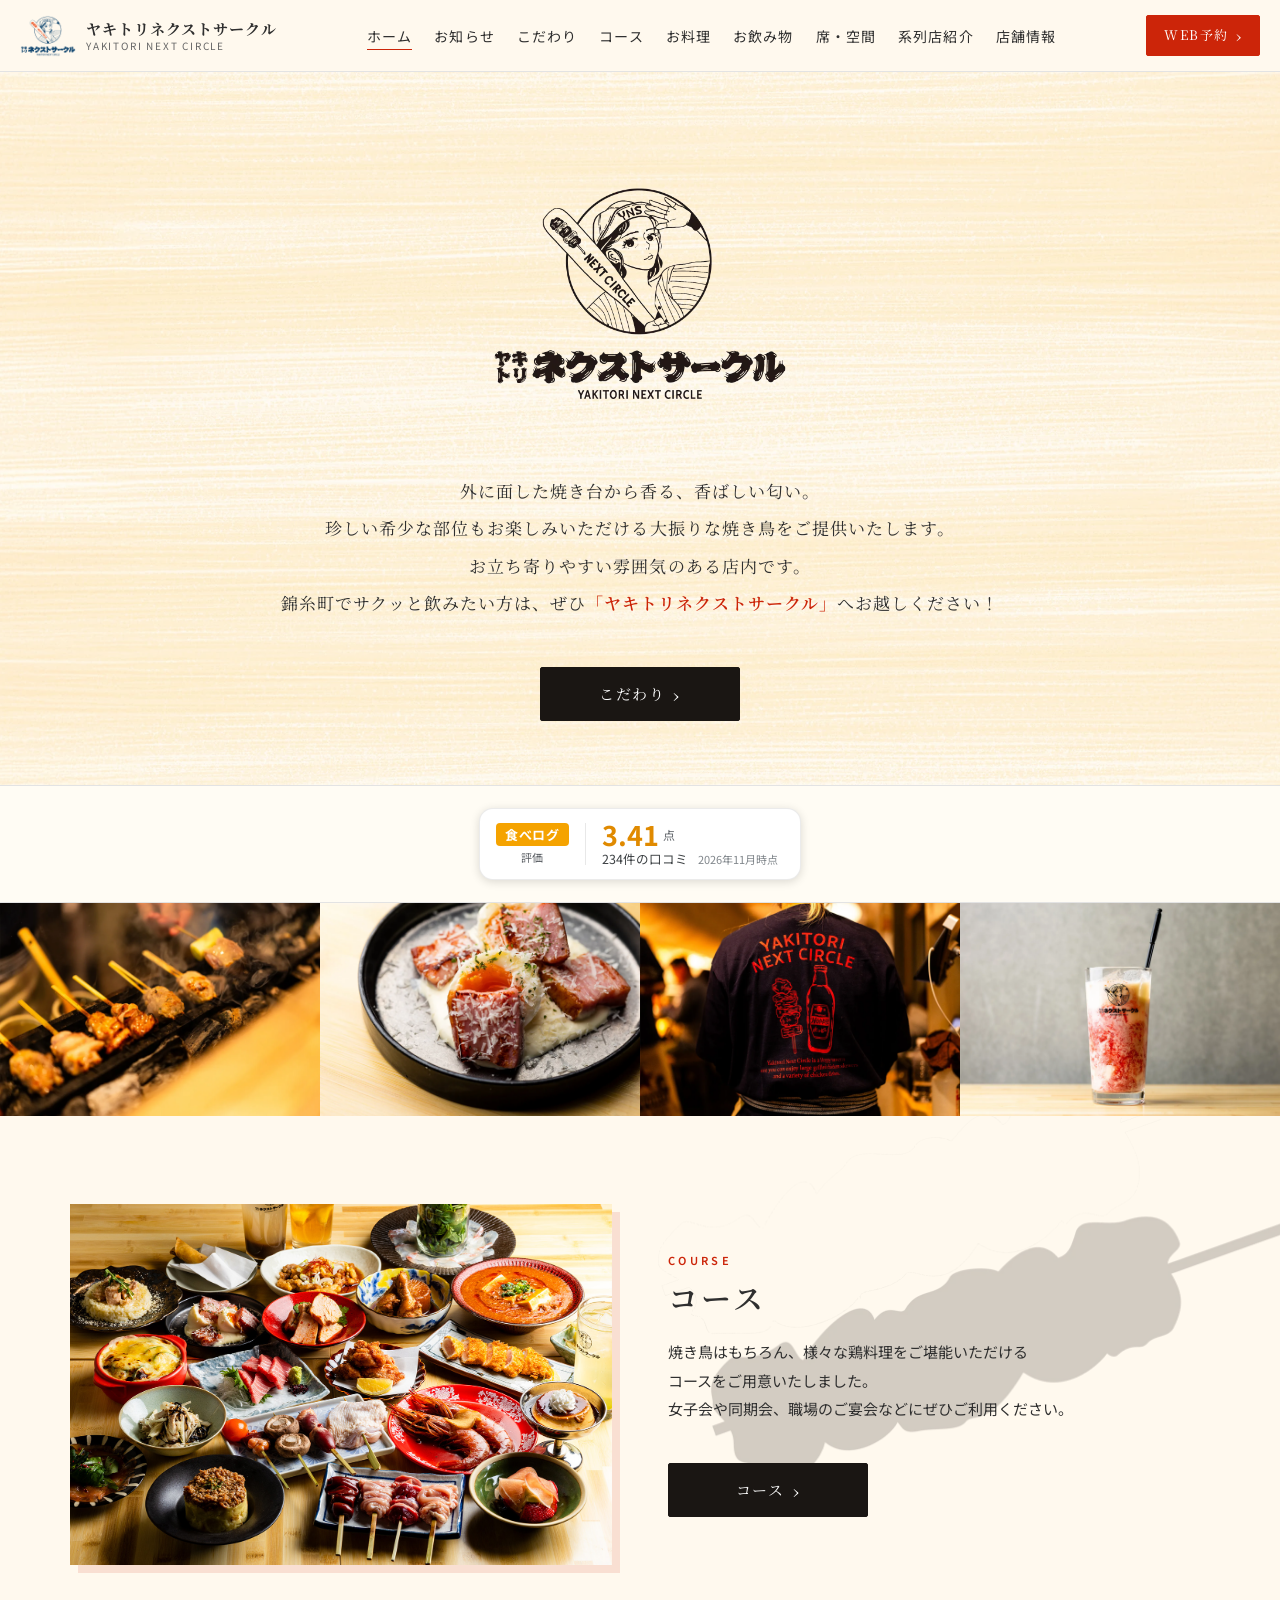
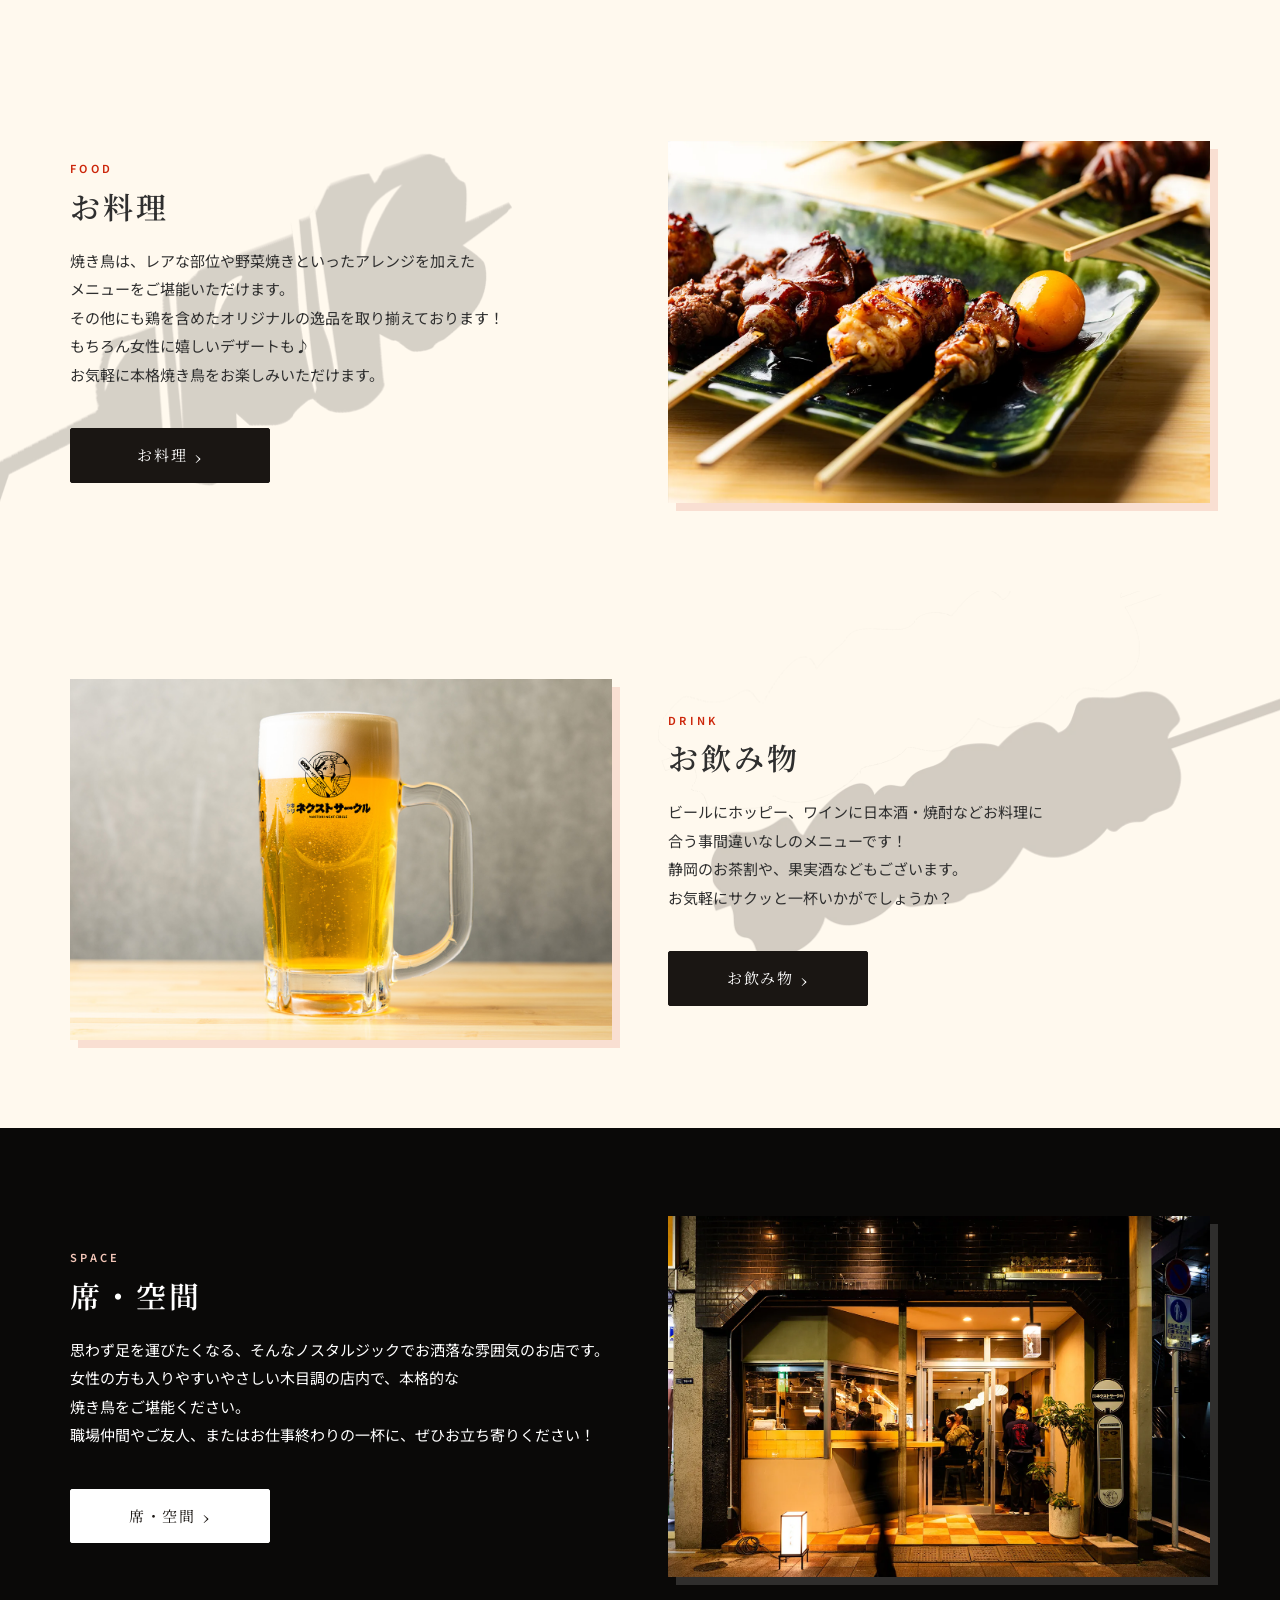
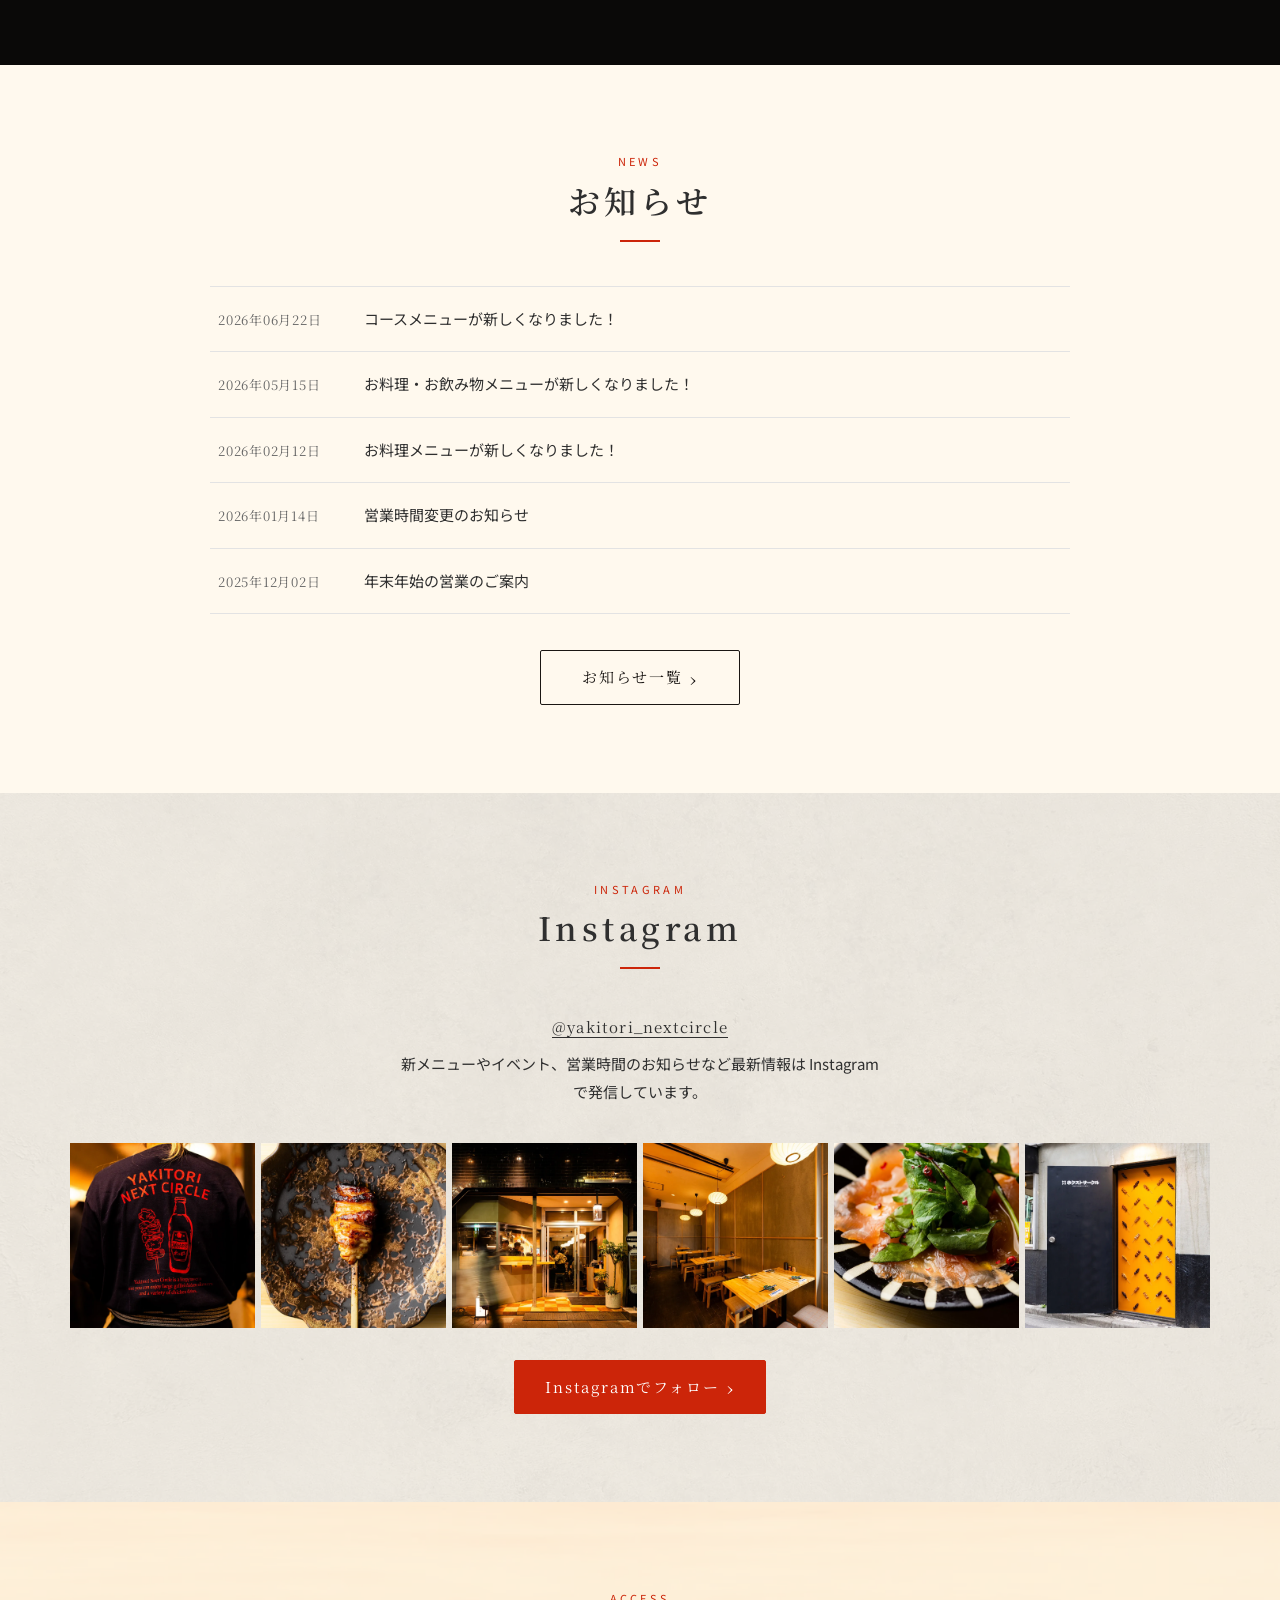
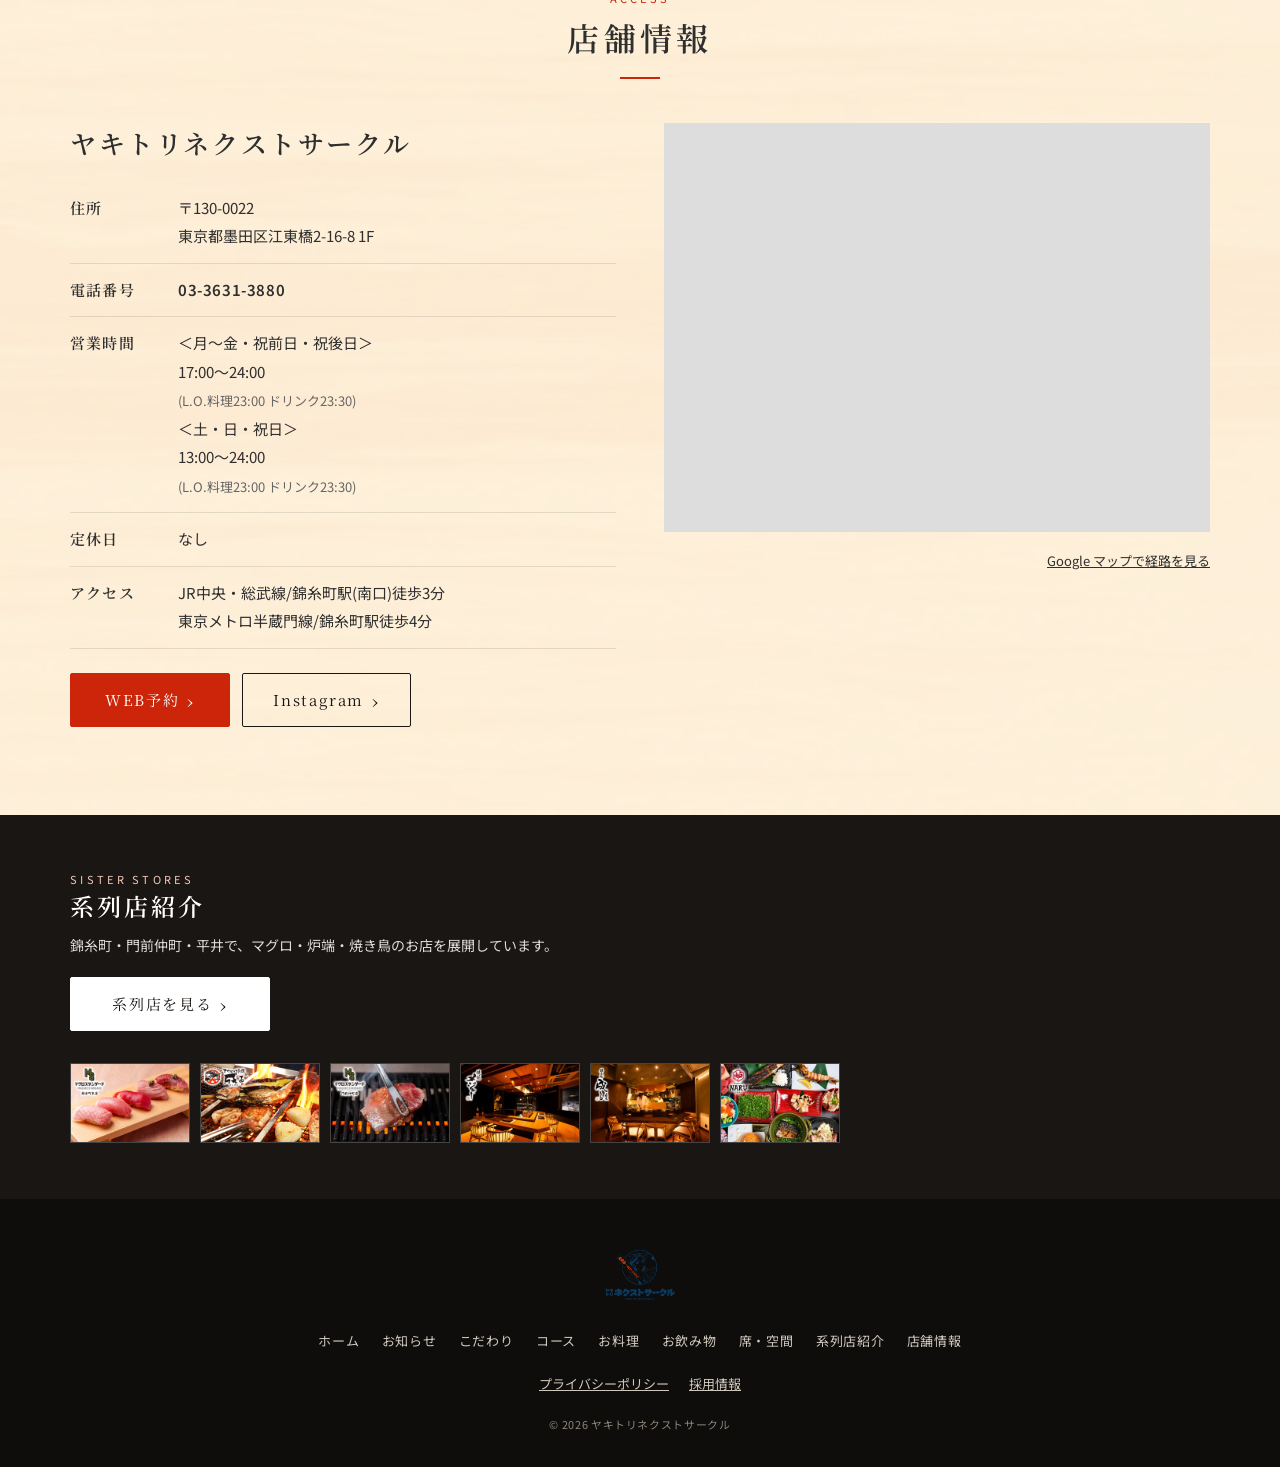
==== commit e29fff6c: "Restyle ratings strip as badge cards Co-Authored-By: Claude Fable 5.1 <noreply@anthropic.com>" ====
--- a/index.html
+++ b/index.html
@@ -67,16 +67,14 @@
 <section class="ratings" id="ratings" aria-label="お客様からの評価" hidden>
   <div class="ratings__inner">
     <a class="ratings__item ratings__item--google" data-rating="google" href="https://www.google.com/maps/search/?api=1&query=%E3%83%A4%E3%82%AD%E3%83%88%E3%83%AA%E3%83%8D%E3%82%AF%E3%82%B9%E3%83%88%E3%82%B5%E3%83%BC%E3%82%AF%E3%83%AB%20%E6%9D%B1%E4%BA%AC%E9%83%BD%E5%A2%A8%E7%94%B0%E5%8C%BA%E6%B1%9F%E6%9D%B1%E6%A9%8B2-16-8" target="_blank" rel="noopener" hidden>
-      <span class="ratings__brand"><span class="ratings__g" aria-hidden="true"><i>G</i><i>o</i><i>o</i><i>g</i><i>l</i><i>e</i></span><span class="sr-only">Google</span> の口コミ</span>
+      <span class="ratings__brand"><span class="ratings__g" aria-hidden="true"><i>G</i><i>o</i><i>o</i><i>g</i><i>l</i><i>e</i></span><span class="sr-only">Google</span><span class="ratings__label">口コミ</span></span>
       <span class="ratings__score"><span class="ratings__stars" aria-hidden="true"><span class="ratings__stars-off">★★★★★</span><span class="ratings__stars-on">★★★★★</span></span><b data-field="score">-</b></span>
-      <span class="ratings__count"><span data-field="count">-</span>件の口コミ</span>
-      <span class="ratings__asof" data-field="asof"></span>
+      <span class="ratings__meta"><span class="ratings__count"><span data-field="count">-</span>件の口コミ</span><span class="ratings__asof" data-field="asof"></span></span>
     </a>
     <a class="ratings__item ratings__item--tabelog" data-rating="tabelog" href="https://tabelog.com/tokyo/A1312/A131201/13307488/" target="_blank" rel="noopener" hidden>
-      <span class="ratings__brand"><span class="ratings__tb" aria-hidden="true">食べログ</span><span class="sr-only">食べログ</span> の評価</span>
+      <span class="ratings__brand"><span class="ratings__tb" aria-hidden="true">食べログ</span><span class="sr-only">食べログ</span><span class="ratings__label">評価</span></span>
       <span class="ratings__score"><b data-field="score">-</b><small>点</small></span>
-      <span class="ratings__count"><span data-field="count">-</span>件の口コミ</span>
-      <span class="ratings__asof" data-field="asof"></span>
+      <span class="ratings__meta"><span class="ratings__count"><span data-field="count">-</span>件の口コミ</span><span class="ratings__asof" data-field="asof"></span></span>
     </a>
   </div>
 </section>
--- a/css/style.css
+++ b/css/style.css
@@ -456,16 +456,17 @@
 .pagetop.is-visible { opacity: .85; pointer-events: auto; }
 @media (max-width: 767px) { .pagetop { bottom: 76px; } }
 
-/* ===== 評価帯（Google / 食べログ） ===== */
+/* ===== 評価帯（Google / 食べログ）バッジ型 ===== */
 :root { --ratings-bg:#fffcf4;--ratings-fg:#2f2f2f;--ratings-line:#e3e3e3;--ratings-star:#f5a300;--ratings-star-off:rgba(0,0,0,.18); }
 .ratings { background: var(--ratings-bg); color: var(--ratings-fg); border-top: 1px solid var(--ratings-line); border-bottom: 1px solid var(--ratings-line); }
 .ratings[hidden] { display: none; }
-.ratings__inner { width: min(1100px, 100% - 32px); margin: 0 auto; display: flex; flex-wrap: wrap; justify-content: center; gap: 12px 48px; padding: 18px 0; }
-.ratings__item { display: inline-flex; align-items: center; flex-wrap: wrap; gap: 6px 14px; color: inherit; text-decoration: none; font-family: var(--ratings-font, inherit); line-height: 1.3; }
+.ratings__inner { width: min(1100px, 100% - 32px); margin: 0 auto; display: flex; flex-wrap: wrap; justify-content: center; gap: 14px 20px; padding: 22px 0; }
+.ratings__item { display: grid; grid-template-columns: auto 1fr; grid-template-rows: auto auto; column-gap: 16px; row-gap: 3px; align-items: center; min-width: 300px; padding: 12px 22px 12px 16px; background: #fff; color: #202124; text-decoration: none; border: 1px solid rgba(0,0,0,.08); border-radius: 14px; box-shadow: 0 2px 10px rgba(0,0,0,.14); font-family: var(--ratings-font, inherit); line-height: 1.25; transition: transform .15s ease, box-shadow .15s ease; }
 .ratings__item[hidden] { display: none; }
-.ratings__item:hover { opacity: .8; }
-.ratings__brand { font-size: 13px; letter-spacing: .04em; white-space: nowrap; opacity: .85; }
-.ratings__g { font-family: Arial, Helvetica, sans-serif; font-weight: 700; font-size: 15px; letter-spacing: -.02em; }
+.ratings__item:hover { transform: translateY(-2px); box-shadow: 0 6px 18px rgba(0,0,0,.2); color: #202124; opacity: 1; }
+.ratings__brand { grid-row: 1 / 3; display: flex; flex-direction: column; align-items: center; justify-content: center; gap: 5px; padding-right: 16px; border-right: 1px solid #e8e8e8; min-width: 76px; }
+.ratings__label { font-size: 11px; color: #5f6368; letter-spacing: .04em; white-space: nowrap; }
+.ratings__g { font-family: Arial, Helvetica, sans-serif; font-weight: 700; font-size: 21px; letter-spacing: -.03em; line-height: 1; }
 .ratings__g i { font-style: normal; }
 .ratings__g i:nth-child(1) { color: #4285f4; }
 .ratings__g i:nth-child(2) { color: #ea4335; }
@@ -473,19 +474,21 @@
 .ratings__g i:nth-child(4) { color: #4285f4; }
 .ratings__g i:nth-child(5) { color: #34a853; }
 .ratings__g i:nth-child(6) { color: #ea4335; }
-.ratings__tb { display: inline-block; background: #f5a300; color: #fff; font-weight: 700; font-size: 12px; padding: 2px 7px; border-radius: 3px; letter-spacing: .06em; }
-.ratings__score { display: inline-flex; align-items: center; gap: 8px; white-space: nowrap; }
-.ratings__score b { font-size: 24px; font-weight: 700; font-variant-numeric: tabular-nums; letter-spacing: 0; }
-.ratings__score small { font-size: 12px; opacity: .8; margin-left: -4px; }
-.ratings__stars { position: relative; display: inline-block; font-size: 17px; line-height: 1; letter-spacing: 1px; }
-.ratings__stars-off { color: var(--ratings-star-off); }
-.ratings__stars-on { position: absolute; left: 0; top: 0; overflow: hidden; white-space: nowrap; color: var(--ratings-star); width: 0; }
-.ratings__count { font-size: 13px; white-space: nowrap; opacity: .9; }
-.ratings__asof { font-size: 11px; opacity: .6; white-space: nowrap; }
+.ratings__tb { display: inline-block; background: #f5a300; color: #fff; font-weight: 700; font-size: 13px; padding: 4px 9px; border-radius: 4px; letter-spacing: .06em; line-height: 1.2; }
+.ratings__score { grid-column: 2; grid-row: 1; display: inline-flex; align-items: center; gap: 10px; white-space: nowrap; }
+.ratings__score b { order: 0; font-size: 27px; font-weight: 700; font-variant-numeric: tabular-nums; letter-spacing: 0; line-height: 1; color: #202124; }
+.ratings__score small { order: 1; font-size: 12px; color: #5f6368; margin-left: -6px; }
+.ratings__item--tabelog .ratings__score b { color: #e08a00; }
+.ratings__stars { order: 1; position: relative; display: inline-block; font-size: 17px; line-height: 1; letter-spacing: 1px; }
+.ratings__stars-off { color: #dadce0; }
+.ratings__stars-on { position: absolute; left: 0; top: 0; overflow: hidden; white-space: nowrap; color: #fbbc04; width: 0; }
+.ratings__meta { grid-column: 2; grid-row: 2; display: flex; flex-wrap: wrap; align-items: baseline; gap: 2px 10px; }
+.ratings__count { font-size: 12.5px; color: #3c4043; white-space: nowrap; }
+.ratings__asof { font-size: 11px; color: #80868b; white-space: nowrap; }
 .ratings__asof:empty { display: none; }
 .sr-only { position: absolute; width: 1px; height: 1px; padding: 0; margin: -1px; overflow: hidden; clip: rect(0,0,0,0); white-space: nowrap; border: 0; }
 @media (max-width: 600px) {
-  .ratings__inner { flex-direction: column; align-items: center; gap: 12px; padding: 14px 0; }
-  .ratings__item { justify-content: center; }
-  .ratings__score b { font-size: 22px; }
-}
+  .ratings__inner { flex-direction: column; align-items: stretch; gap: 10px; padding: 16px 0; }
+  .ratings__item { min-width: 0; width: 100%; max-width: 360px; margin: 0 auto; padding: 10px 18px 10px 14px; }
+  .ratings__score b { font-size: 24px; }
+}
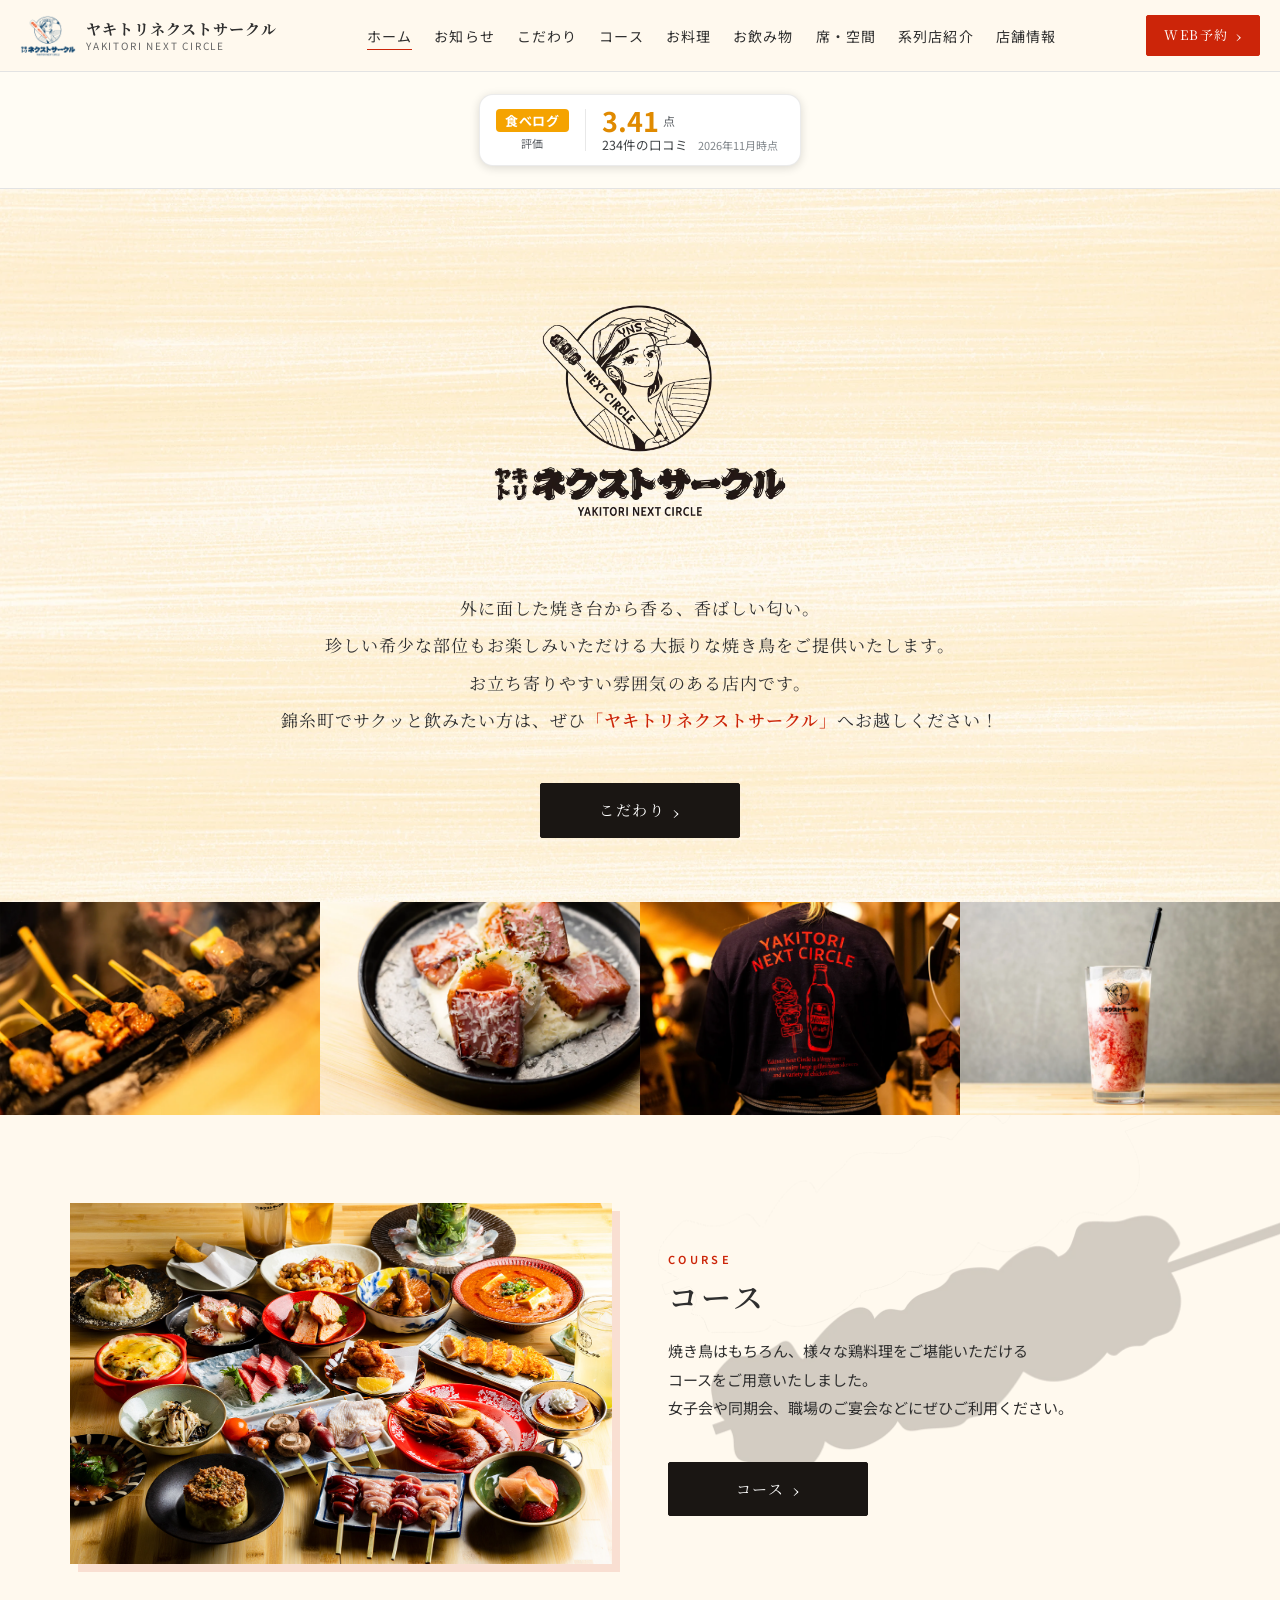
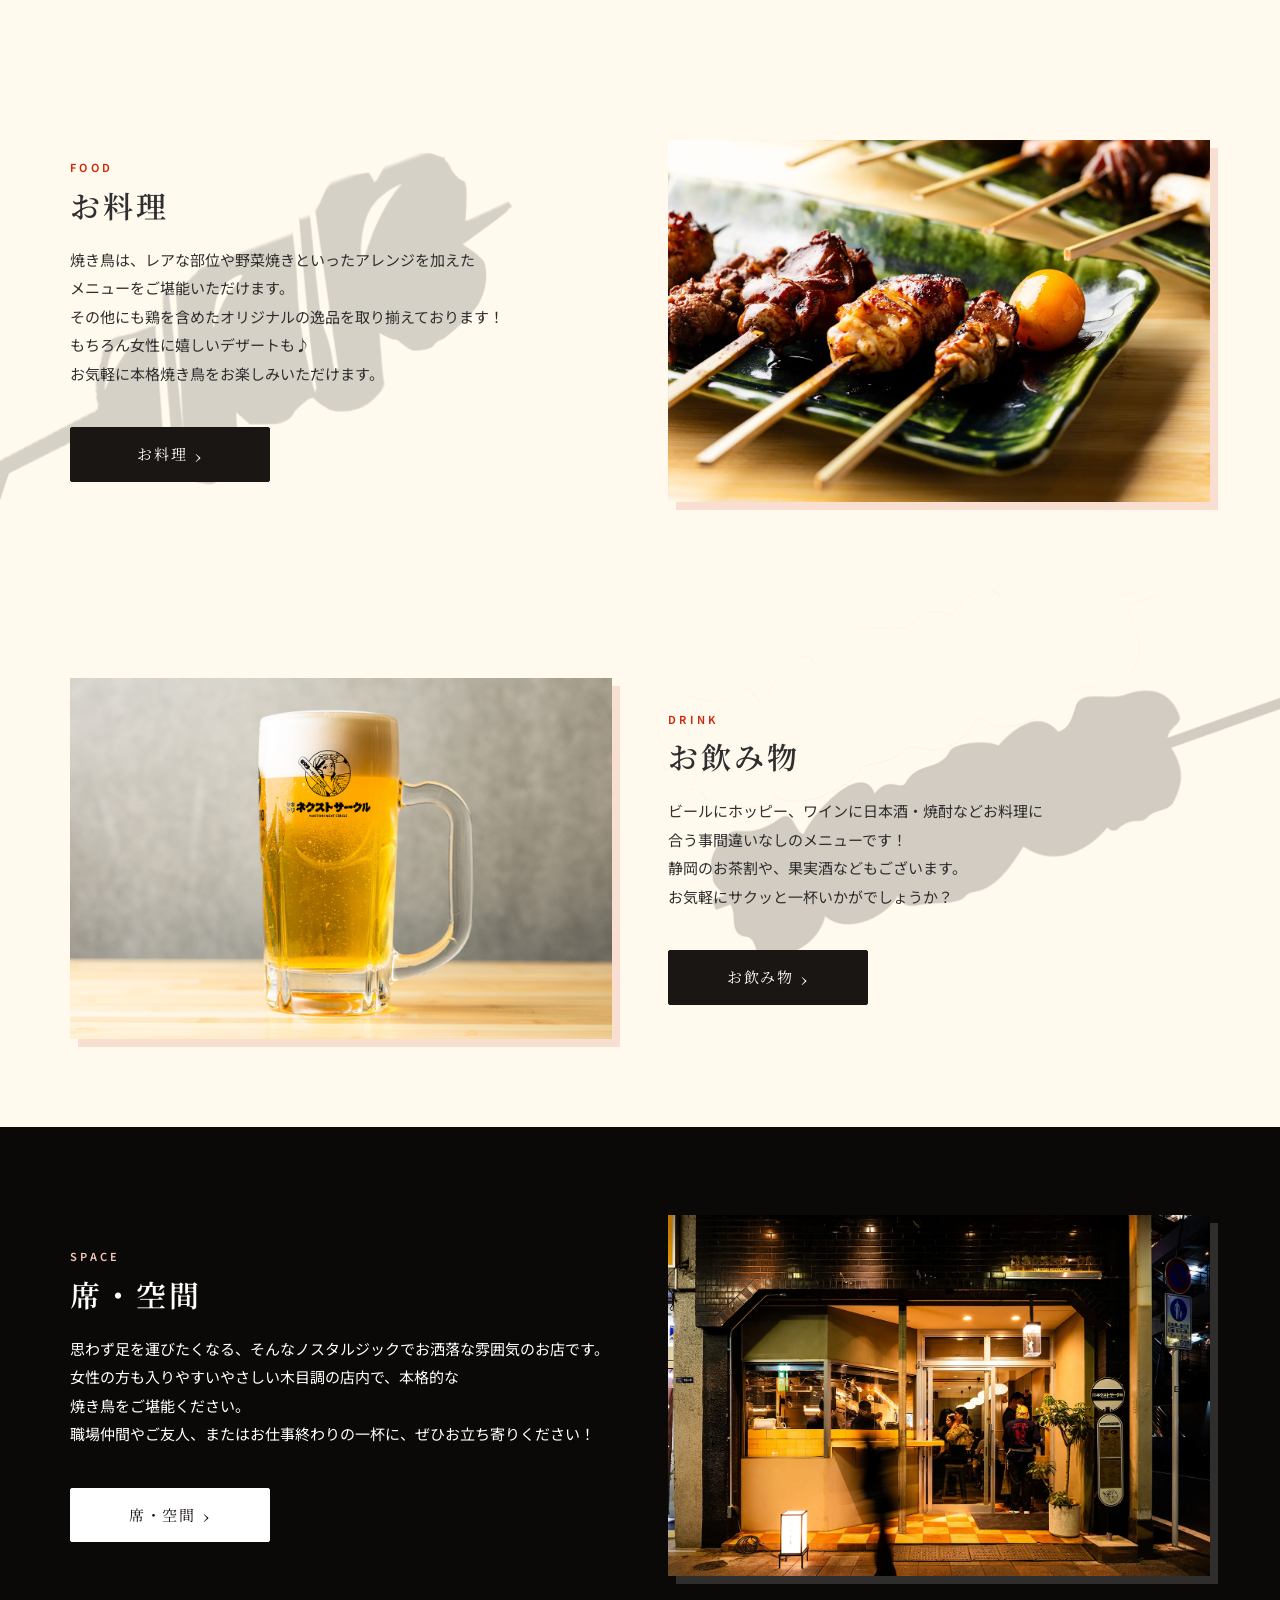
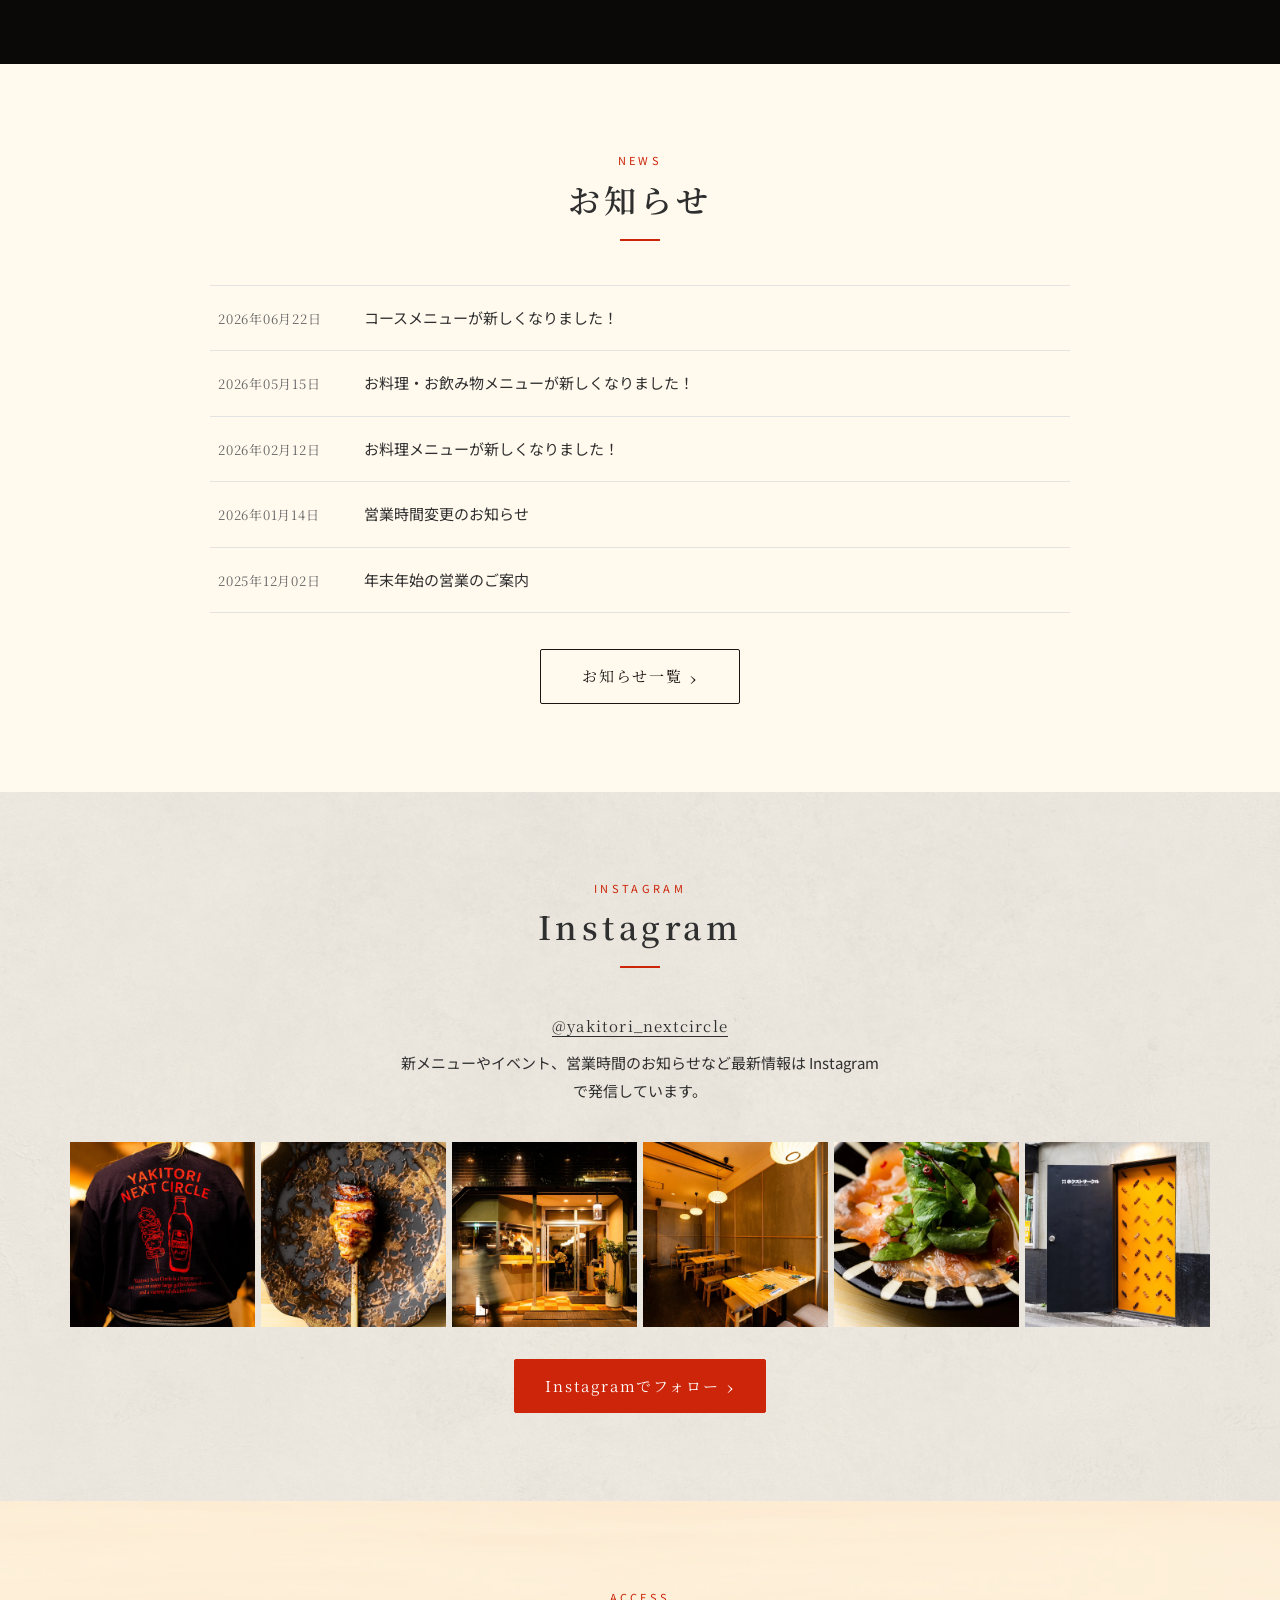
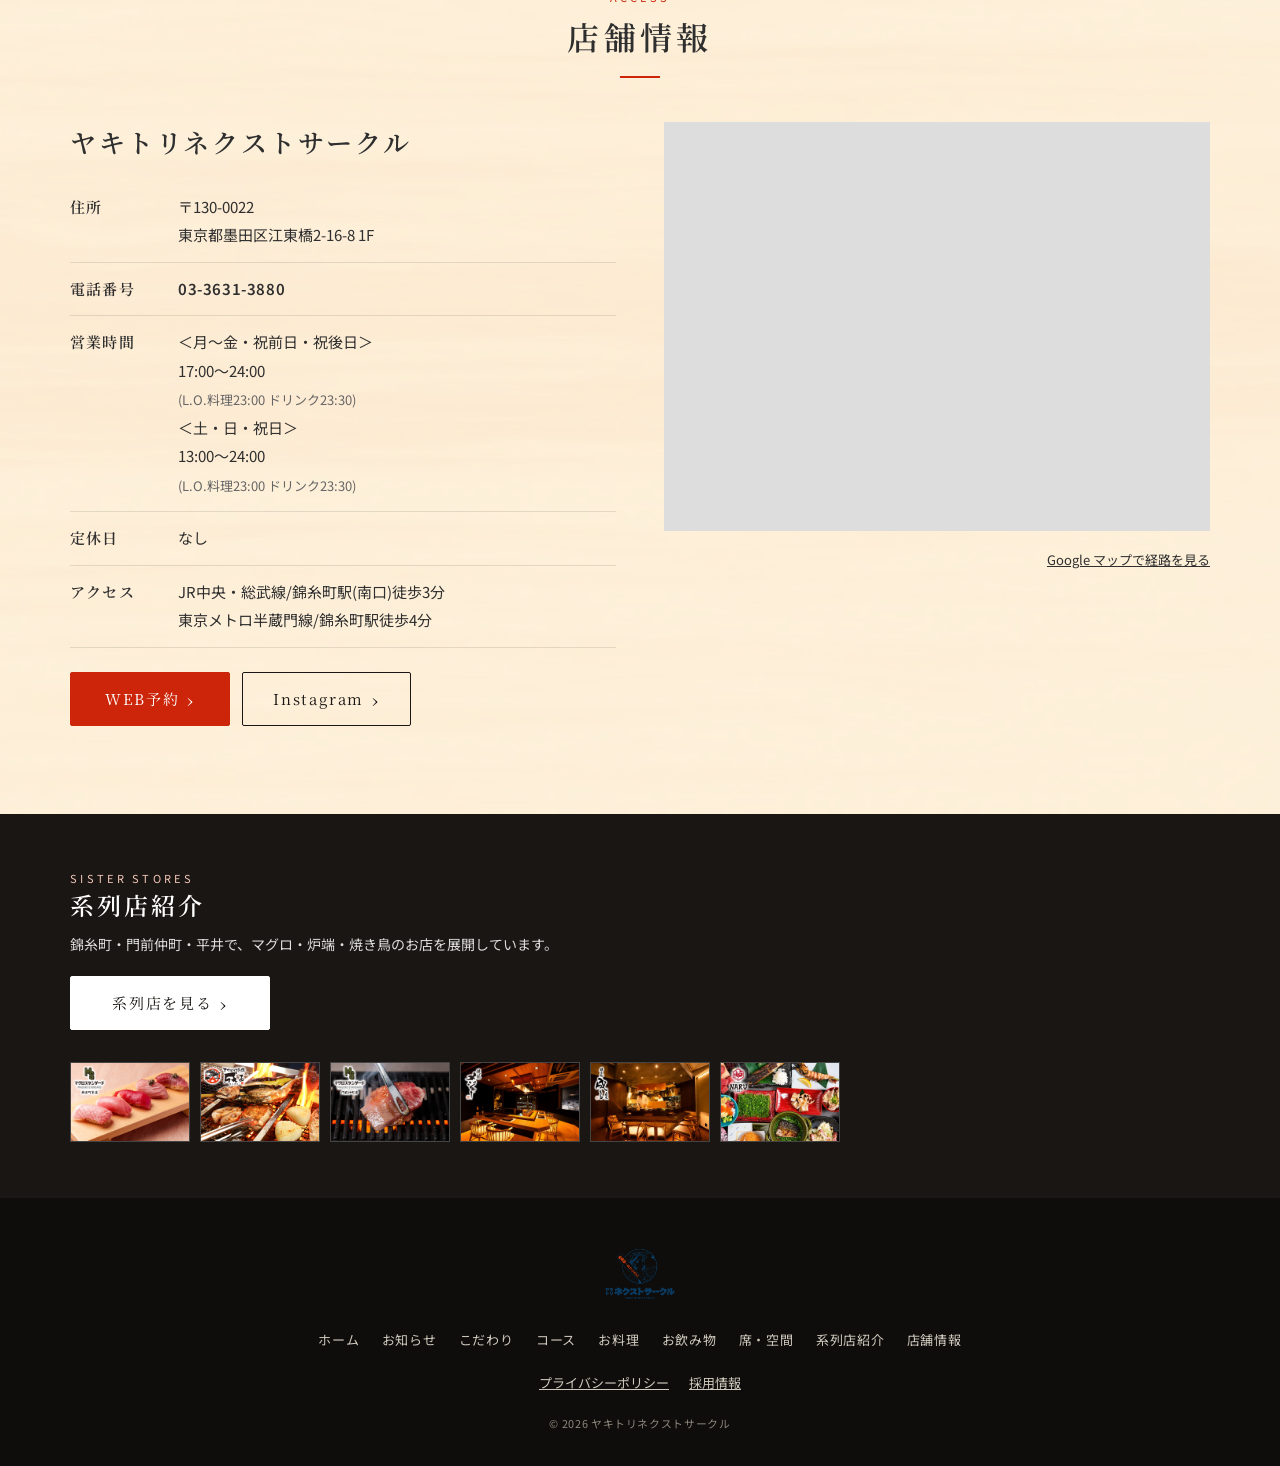
==== commit d90de63b: "Move ratings badges above the hero Co-Authored-By: Claude Fable 5.1 <noreply@anthropic.com>" ====
--- a/index.html
+++ b/index.html
@@ -51,6 +51,20 @@
     </div>
   </header>
   <main>
+<section class="ratings" id="ratings" aria-label="お客様からの評価" hidden>
+  <div class="ratings__inner">
+    <a class="ratings__item ratings__item--google" data-rating="google" href="https://www.google.com/maps/search/?api=1&query=%E3%83%A4%E3%82%AD%E3%83%88%E3%83%AA%E3%83%8D%E3%82%AF%E3%82%B9%E3%83%88%E3%82%B5%E3%83%BC%E3%82%AF%E3%83%AB%20%E6%9D%B1%E4%BA%AC%E9%83%BD%E5%A2%A8%E7%94%B0%E5%8C%BA%E6%B1%9F%E6%9D%B1%E6%A9%8B2-16-8" target="_blank" rel="noopener" hidden>
+      <span class="ratings__brand"><span class="ratings__g" aria-hidden="true"><i>G</i><i>o</i><i>o</i><i>g</i><i>l</i><i>e</i></span><span class="sr-only">Google</span><span class="ratings__label">口コミ</span></span>
+      <span class="ratings__score"><span class="ratings__stars" aria-hidden="true"><span class="ratings__stars-off">★★★★★</span><span class="ratings__stars-on">★★★★★</span></span><b data-field="score">-</b></span>
+      <span class="ratings__meta"><span class="ratings__count"><span data-field="count">-</span>件の口コミ</span><span class="ratings__asof" data-field="asof"></span></span>
+    </a>
+    <a class="ratings__item ratings__item--tabelog" data-rating="tabelog" href="https://tabelog.com/tokyo/A1312/A131201/13307488/" target="_blank" rel="noopener" hidden>
+      <span class="ratings__brand"><span class="ratings__tb" aria-hidden="true">食べログ</span><span class="sr-only">食べログ</span><span class="ratings__label">評価</span></span>
+      <span class="ratings__score"><b data-field="score">-</b><small>点</small></span>
+      <span class="ratings__meta"><span class="ratings__count"><span data-field="count">-</span>件の口コミ</span><span class="ratings__asof" data-field="asof"></span></span>
+    </a>
+  </div>
+</section>
     <section class="hero">
       <div class="hero__inner">
         <img class="hero__logo" src="images/logo-hero.webp" alt="ヤキトリネクストサークル YAKITORI NEXT CIRCLE" width="512" height="512">
@@ -63,21 +77,6 @@
         <a class="btn" href="concept/">こだわり</a>
       </div>
     </section>
-
-<section class="ratings" id="ratings" aria-label="お客様からの評価" hidden>
-  <div class="ratings__inner">
-    <a class="ratings__item ratings__item--google" data-rating="google" href="https://www.google.com/maps/search/?api=1&query=%E3%83%A4%E3%82%AD%E3%83%88%E3%83%AA%E3%83%8D%E3%82%AF%E3%82%B9%E3%83%88%E3%82%B5%E3%83%BC%E3%82%AF%E3%83%AB%20%E6%9D%B1%E4%BA%AC%E9%83%BD%E5%A2%A8%E7%94%B0%E5%8C%BA%E6%B1%9F%E6%9D%B1%E6%A9%8B2-16-8" target="_blank" rel="noopener" hidden>
-      <span class="ratings__brand"><span class="ratings__g" aria-hidden="true"><i>G</i><i>o</i><i>o</i><i>g</i><i>l</i><i>e</i></span><span class="sr-only">Google</span><span class="ratings__label">口コミ</span></span>
-      <span class="ratings__score"><span class="ratings__stars" aria-hidden="true"><span class="ratings__stars-off">★★★★★</span><span class="ratings__stars-on">★★★★★</span></span><b data-field="score">-</b></span>
-      <span class="ratings__meta"><span class="ratings__count"><span data-field="count">-</span>件の口コミ</span><span class="ratings__asof" data-field="asof"></span></span>
-    </a>
-    <a class="ratings__item ratings__item--tabelog" data-rating="tabelog" href="https://tabelog.com/tokyo/A1312/A131201/13307488/" target="_blank" rel="noopener" hidden>
-      <span class="ratings__brand"><span class="ratings__tb" aria-hidden="true">食べログ</span><span class="sr-only">食べログ</span><span class="ratings__label">評価</span></span>
-      <span class="ratings__score"><b data-field="score">-</b><small>点</small></span>
-      <span class="ratings__meta"><span class="ratings__count"><span data-field="count">-</span>件の口コミ</span><span class="ratings__asof" data-field="asof"></span></span>
-    </a>
-  </div>
-</section>
 
     <div class="carousel" aria-label="店内・お料理の写真">
       <div class="carousel__track">
--- a/css/style.css
+++ b/css/style.css
@@ -458,7 +458,7 @@
 
 /* ===== 評価帯（Google / 食べログ）バッジ型 ===== */
 :root { --ratings-bg:#fffcf4;--ratings-fg:#2f2f2f;--ratings-line:#e3e3e3;--ratings-star:#f5a300;--ratings-star-off:rgba(0,0,0,.18); }
-.ratings { background: var(--ratings-bg); color: var(--ratings-fg); border-top: 1px solid var(--ratings-line); border-bottom: 1px solid var(--ratings-line); }
+.ratings { background: var(--ratings-bg); color: var(--ratings-fg); border-bottom: 1px solid var(--ratings-line); }
 .ratings[hidden] { display: none; }
 .ratings__inner { width: min(1100px, 100% - 32px); margin: 0 auto; display: flex; flex-wrap: wrap; justify-content: center; gap: 14px 20px; padding: 22px 0; }
 .ratings__item { display: grid; grid-template-columns: auto 1fr; grid-template-rows: auto auto; column-gap: 16px; row-gap: 3px; align-items: center; min-width: 300px; padding: 12px 22px 12px 16px; background: #fff; color: #202124; text-decoration: none; border: 1px solid rgba(0,0,0,.08); border-radius: 14px; box-shadow: 0 2px 10px rgba(0,0,0,.14); font-family: var(--ratings-font, inherit); line-height: 1.25; transition: transform .15s ease, box-shadow .15s ease; }
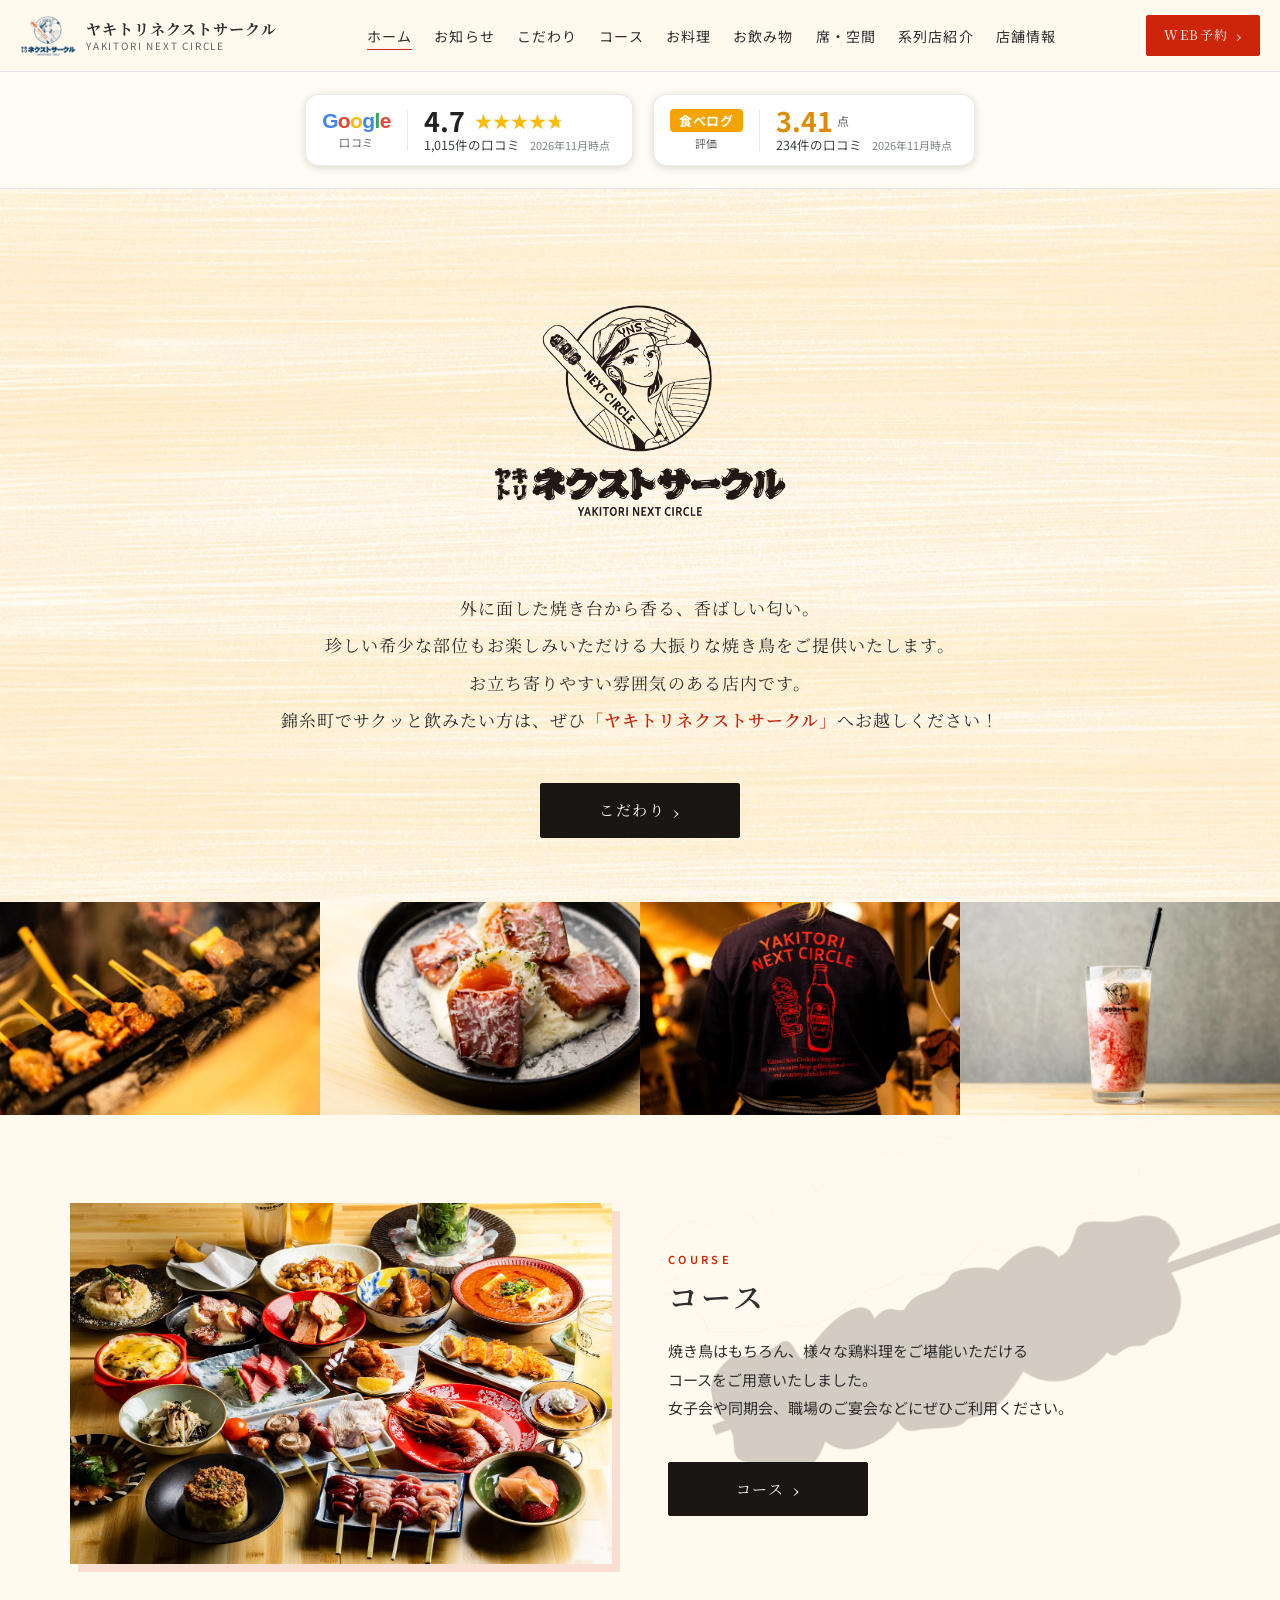
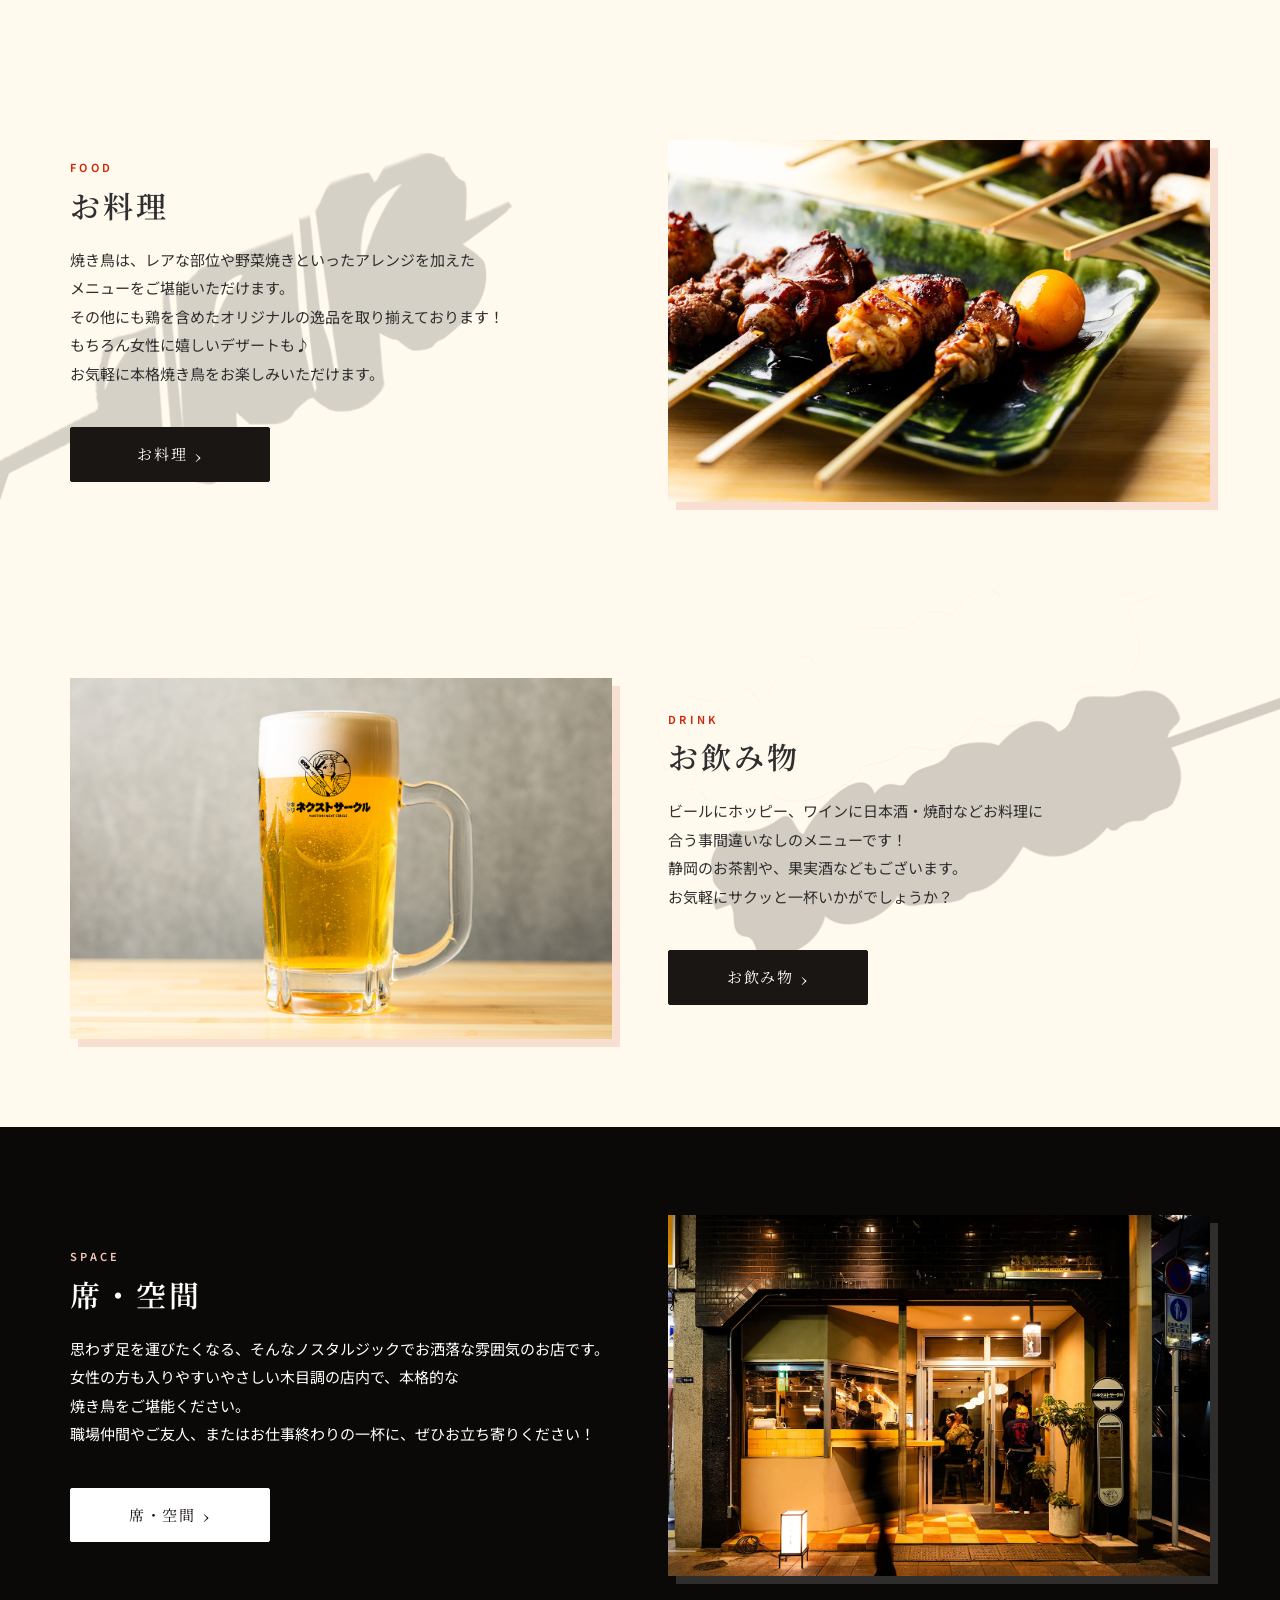
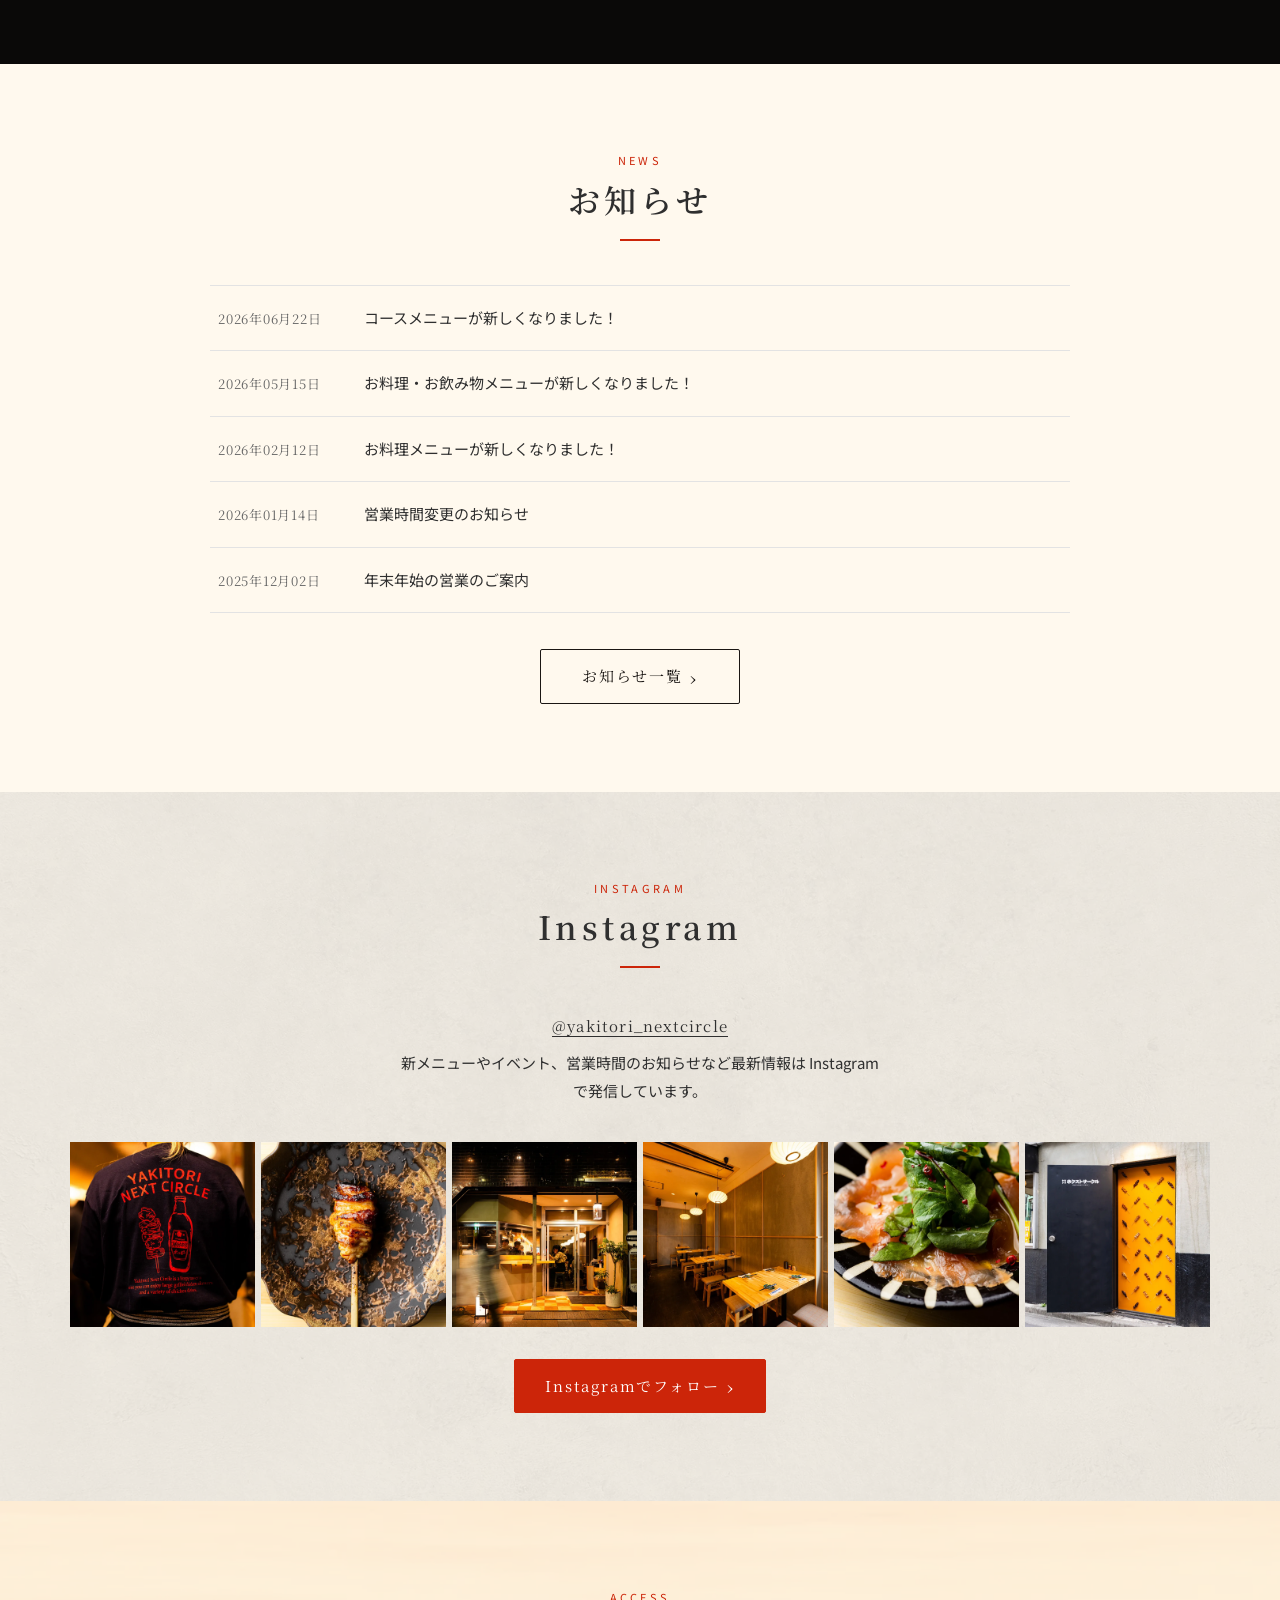
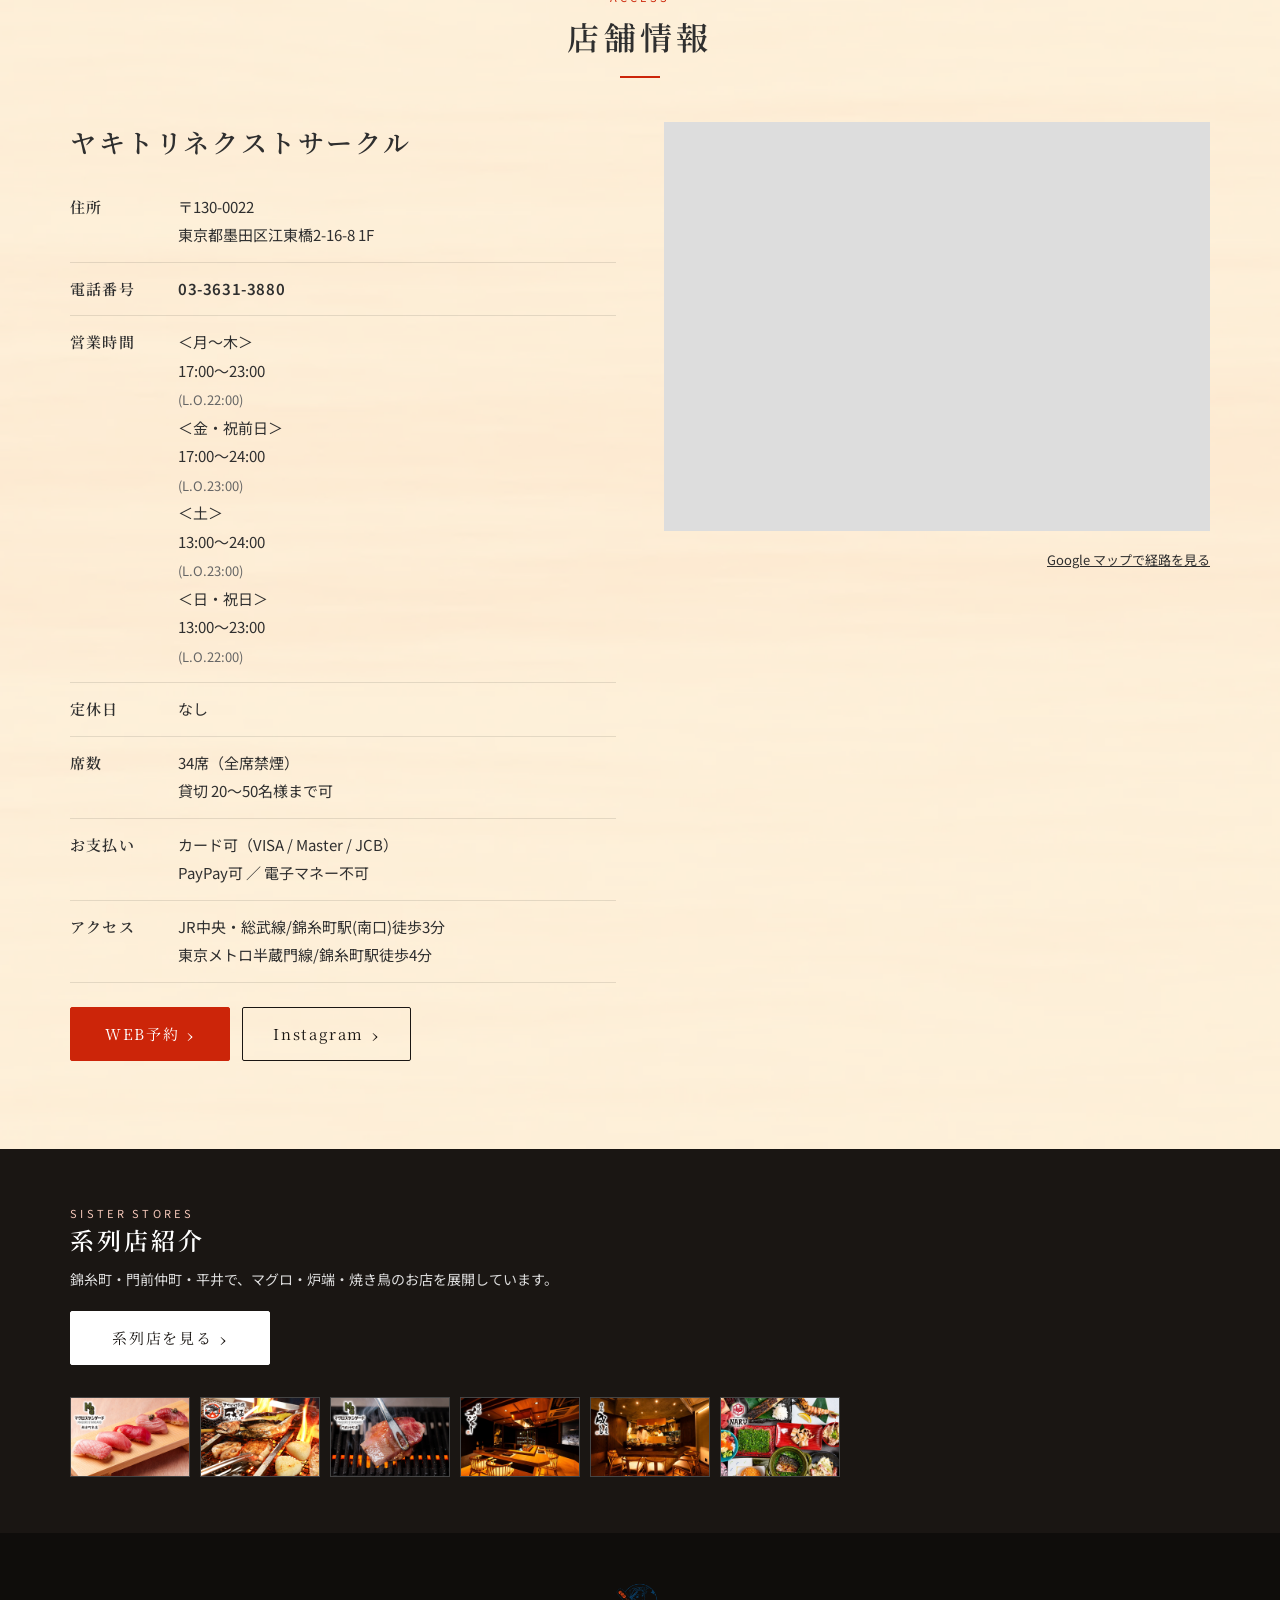
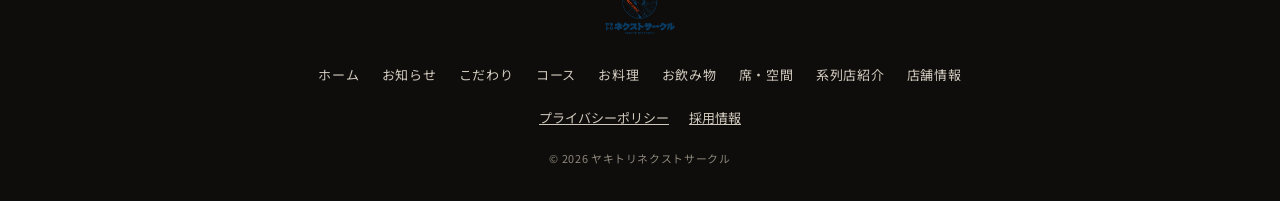
==== commit bddbb665: "食べログ掲載内容に合わせて修正（コース全面差し替え・料理/ドリンク価格と品目・営業時間・席数） Co-Authored-By: Claude Fable 5.1 <noreply@anthropic." ====
--- a/index.html
+++ b/index.html
@@ -198,13 +198,23 @@
               <div>
                 <dt>営業時間</dt>
                 <dd class="access__hours">
-                  <p>＜月～金・祝前日・祝後日＞<br>17:00～24:00<br><span class="note">(L.O.料理23:00 ドリンク23:30)</span></p>
-                  <p>＜土・日・祝日＞<br>13:00～24:00<br><span class="note">(L.O.料理23:00 ドリンク23:30)</span></p>
+                  <p>＜月～木＞<br>17:00～23:00<br><span class="note">(L.O.22:00)</span></p>
+                  <p>＜金・祝前日＞<br>17:00～24:00<br><span class="note">(L.O.23:00)</span></p>
+                  <p>＜土＞<br>13:00～24:00<br><span class="note">(L.O.23:00)</span></p>
+                  <p>＜日・祝日＞<br>13:00～23:00<br><span class="note">(L.O.22:00)</span></p>
                 </dd>
               </div>
               <div>
                 <dt>定休日</dt>
                 <dd>なし</dd>
+              </div>
+              <div>
+                <dt>席数</dt>
+                <dd>34席（全席禁煙）<br>貸切 20～50名様まで可</dd>
+              </div>
+              <div>
+                <dt>お支払い</dt>
+                <dd>カード可（VISA / Master / JCB）<br>PayPay可 ／ 電子マネー不可</dd>
               </div>
               <div>
                 <dt>アクセス</dt>
--- a/css/style.css
+++ b/css/style.css
@@ -488,7 +488,20 @@
 .ratings__asof:empty { display: none; }
 .sr-only { position: absolute; width: 1px; height: 1px; padding: 0; margin: -1px; overflow: hidden; clip: rect(0,0,0,0); white-space: nowrap; border: 0; }
 @media (max-width: 600px) {
-  .ratings__inner { flex-direction: column; align-items: stretch; gap: 10px; padding: 16px 0; }
-  .ratings__item { min-width: 0; width: 100%; max-width: 360px; margin: 0 auto; padding: 10px 18px 10px 14px; }
-  .ratings__score b { font-size: 24px; }
-}
+  .ratings__inner { width: min(100% - 24px, 420px); flex-wrap: nowrap; justify-content: center; gap: 10px; padding: 14px 0; }
+  .ratings__item { flex: 1 1 0; min-width: 0; display: flex; flex-direction: column; align-items: center; gap: 4px; padding: 10px 8px 9px; border-radius: 12px; text-align: center; }
+  .ratings__brand { flex-direction: row; align-items: center; justify-content: center; gap: 6px; padding-right: 0; border-right: 0; min-width: 0; padding-bottom: 6px; margin-bottom: 2px; border-bottom: 1px solid #ececec; width: 100%; }
+  .ratings__g { font-size: 17px; }
+  .ratings__tb { font-size: 11px; padding: 3px 7px; }
+  .ratings__label { font-size: 10.5px; }
+  .ratings__score { gap: 6px; }
+  .ratings__score b { font-size: 23px; }
+  .ratings__score small { font-size: 11px; margin-left: -4px; }
+  .ratings__stars { font-size: 13px; letter-spacing: 0; }
+  .ratings__meta { justify-content: center; gap: 0 6px; }
+  .ratings__count { font-size: 11px; }
+  .ratings__asof { font-size: 10px; width: 100%; }
+}
+@media (max-width: 360px) {
+  .ratings__asof { display: none; }
+}
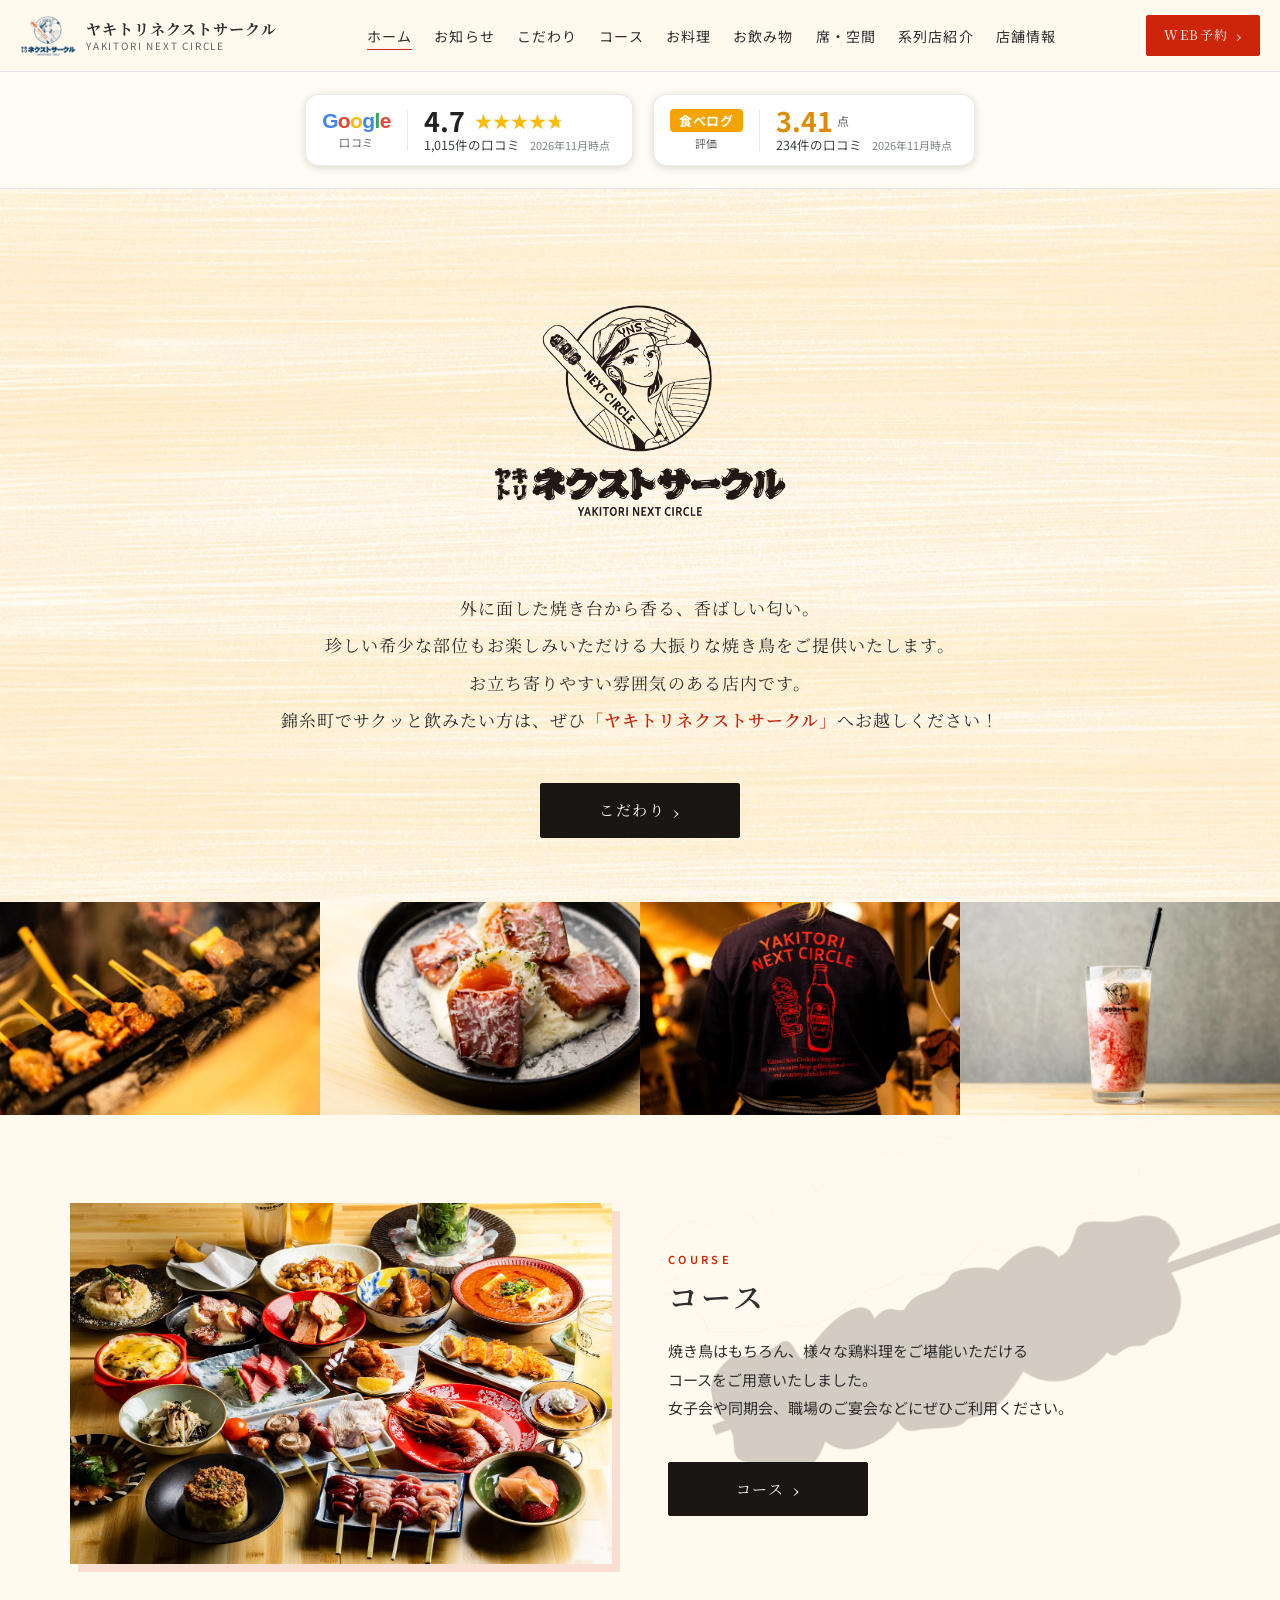
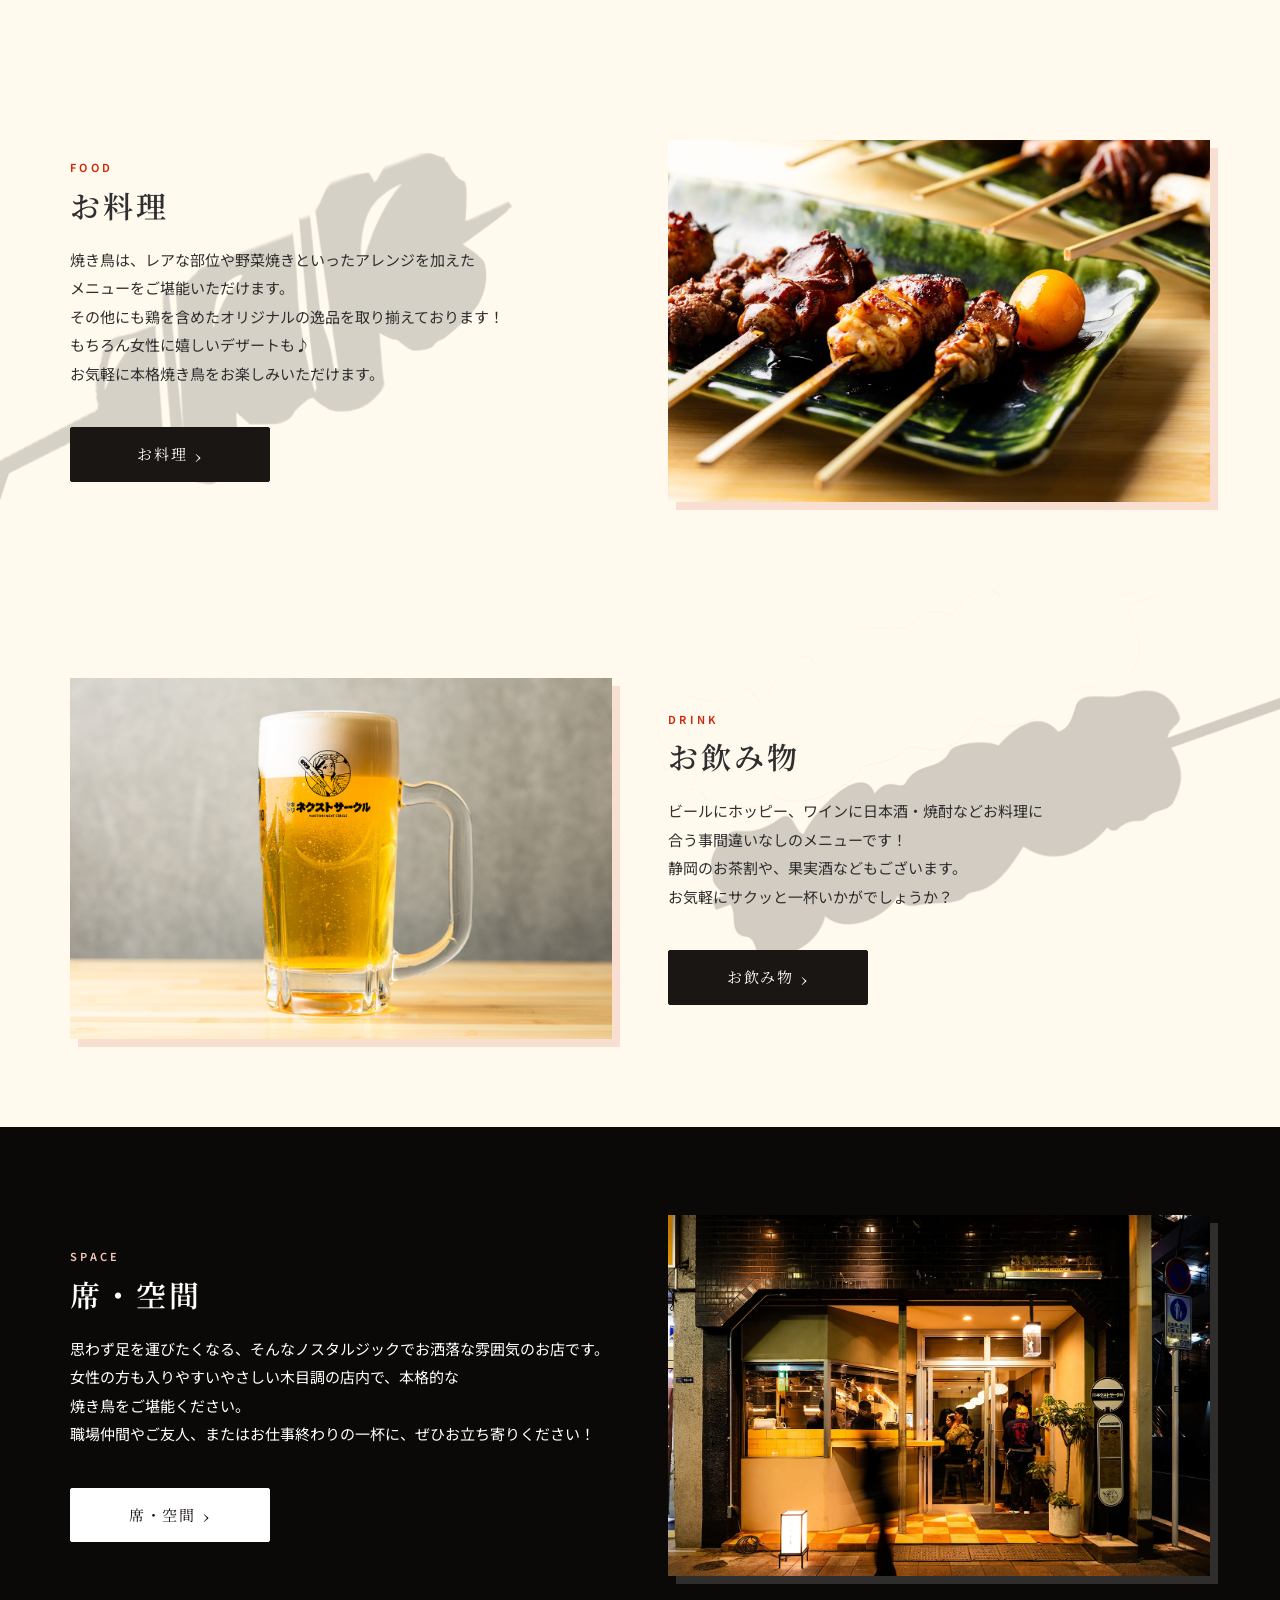
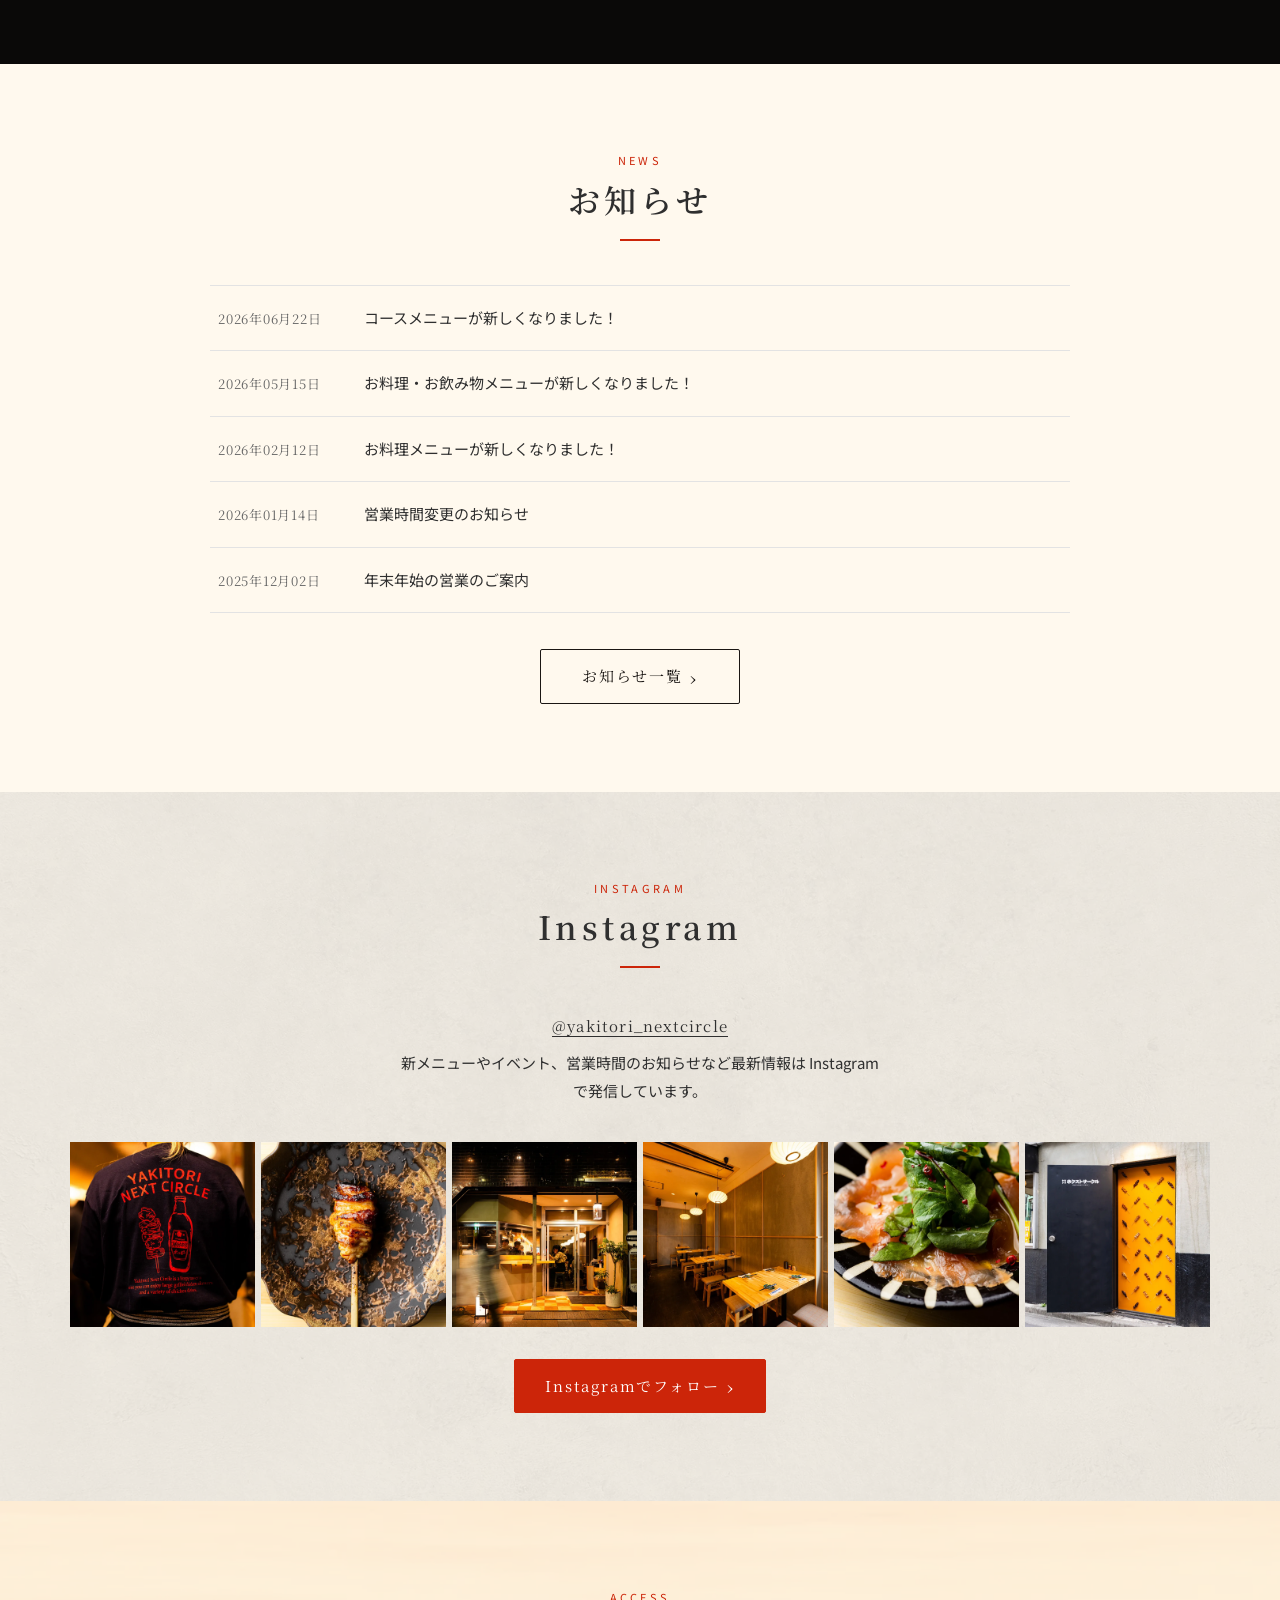
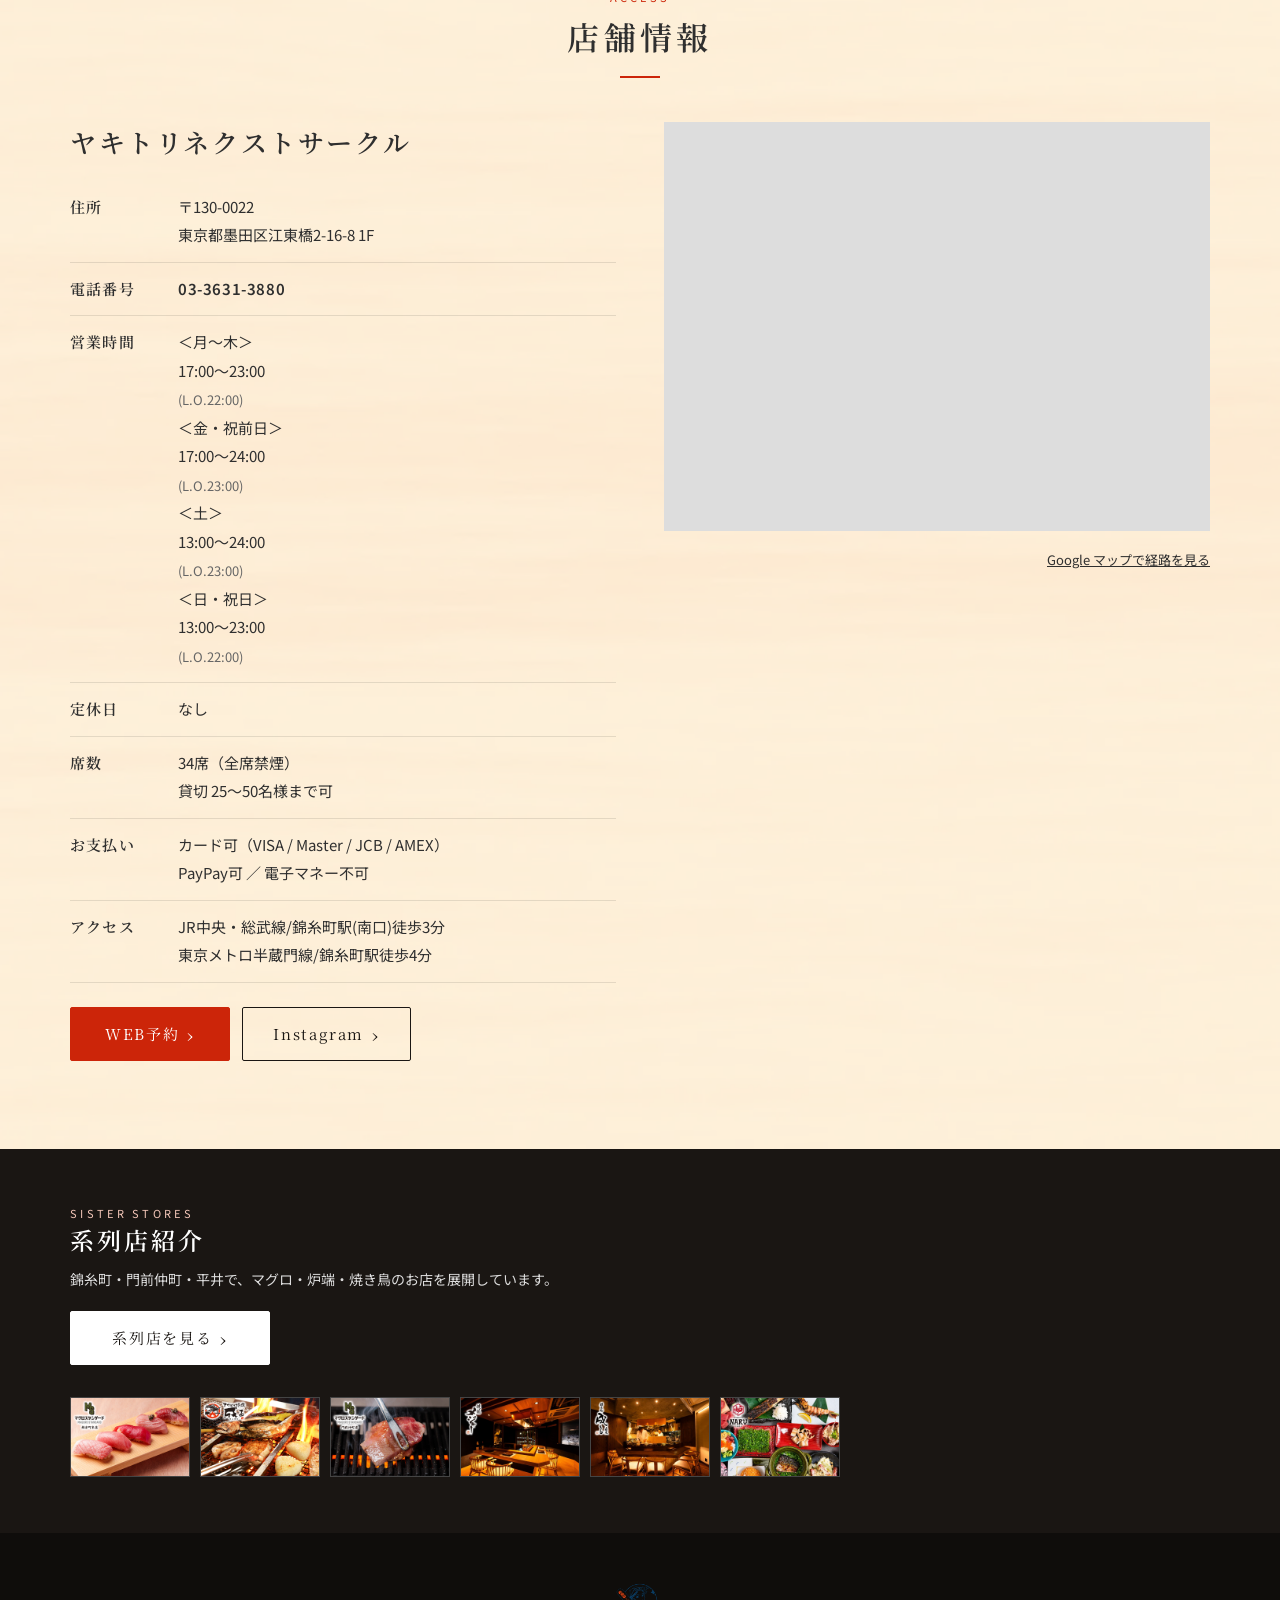
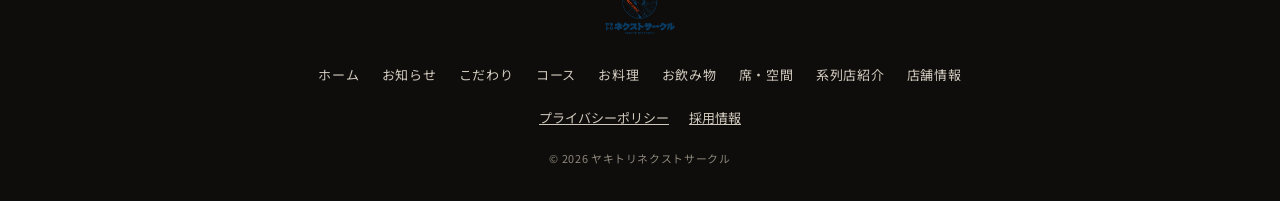
==== commit 7eefd861: "店舗情報の修正（AMEX 対応・貸切 25名〜・コースの串は仕入れにより変動） Co-Authored-By: Claude Fable 5.1 <noreply@anthropic.com>" ====
--- a/index.html
+++ b/index.html
@@ -210,11 +210,11 @@
               </div>
               <div>
                 <dt>席数</dt>
-                <dd>34席（全席禁煙）<br>貸切 20～50名様まで可</dd>
+                <dd>34席（全席禁煙）<br>貸切 25～50名様まで可</dd>
               </div>
               <div>
                 <dt>お支払い</dt>
-                <dd>カード可（VISA / Master / JCB）<br>PayPay可 ／ 電子マネー不可</dd>
+                <dd>カード可（VISA / Master / JCB / AMEX）<br>PayPay可 ／ 電子マネー不可</dd>
               </div>
               <div>
                 <dt>アクセス</dt>
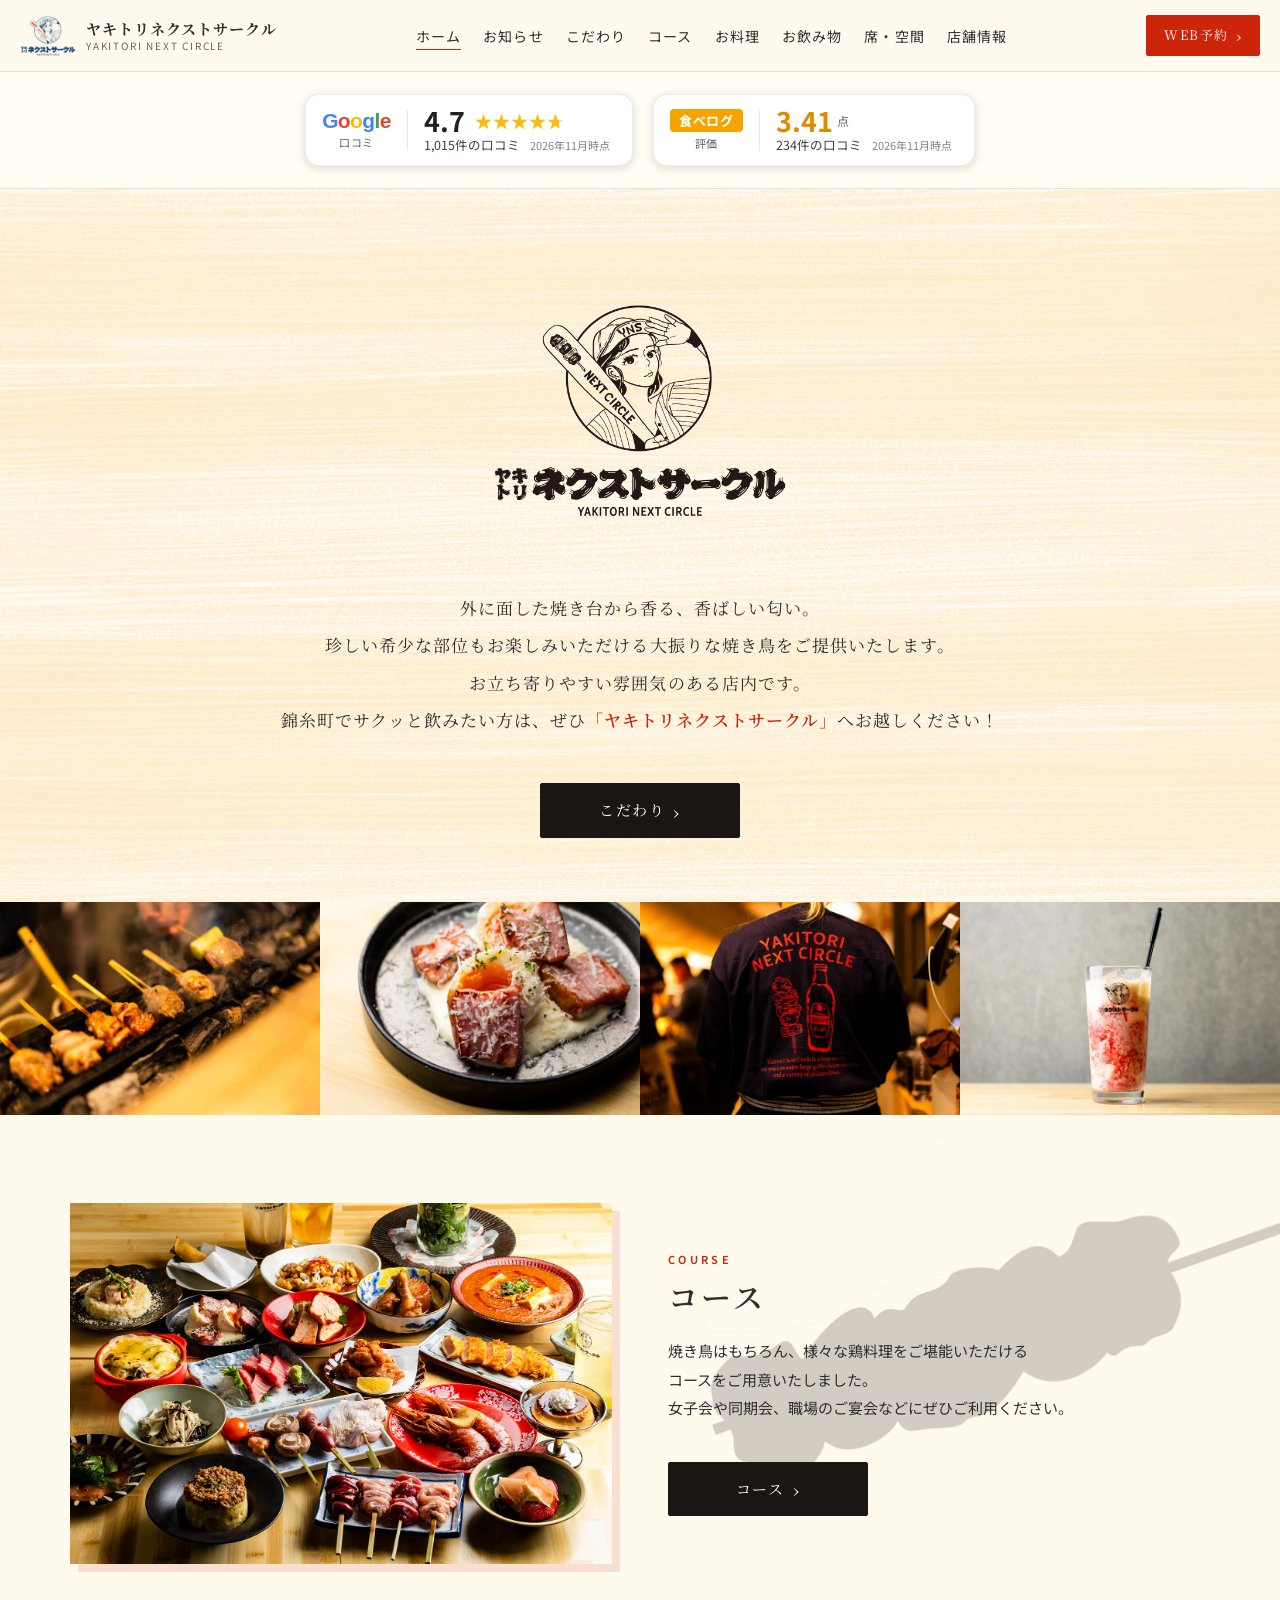
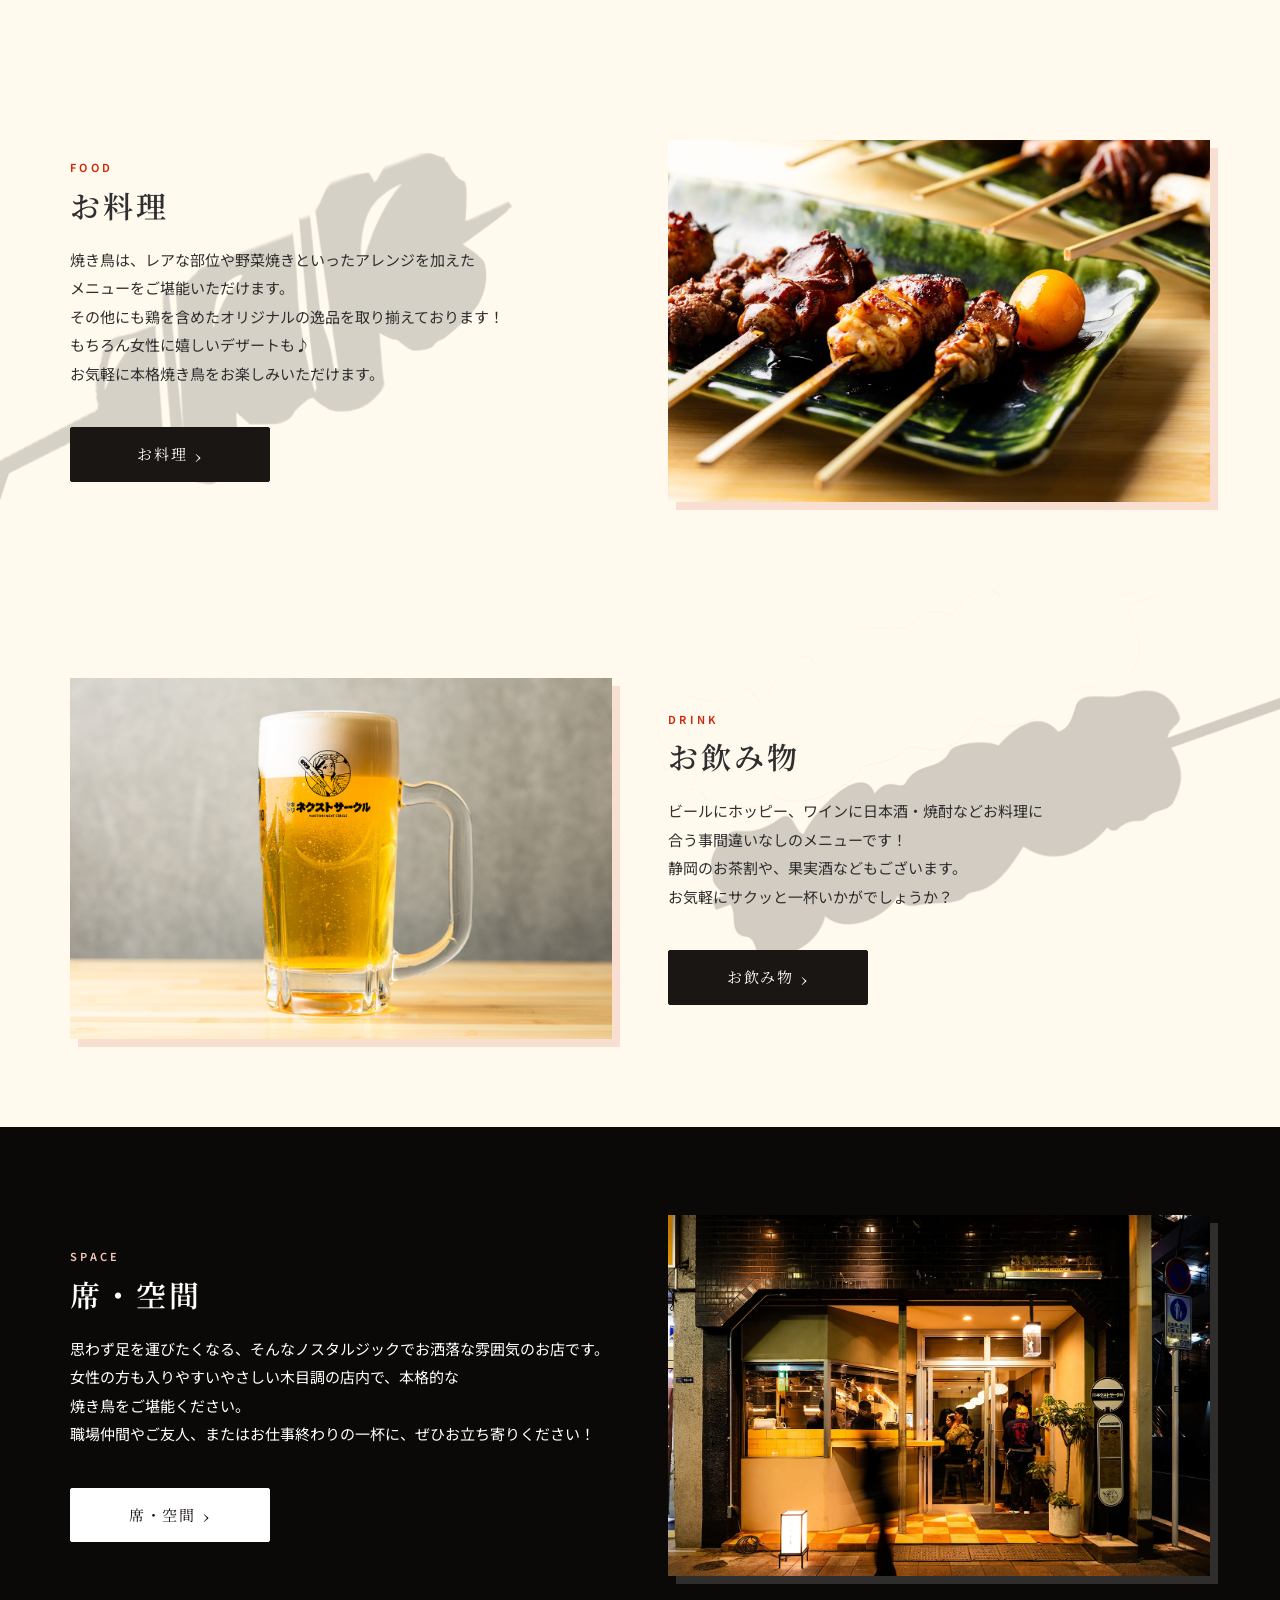
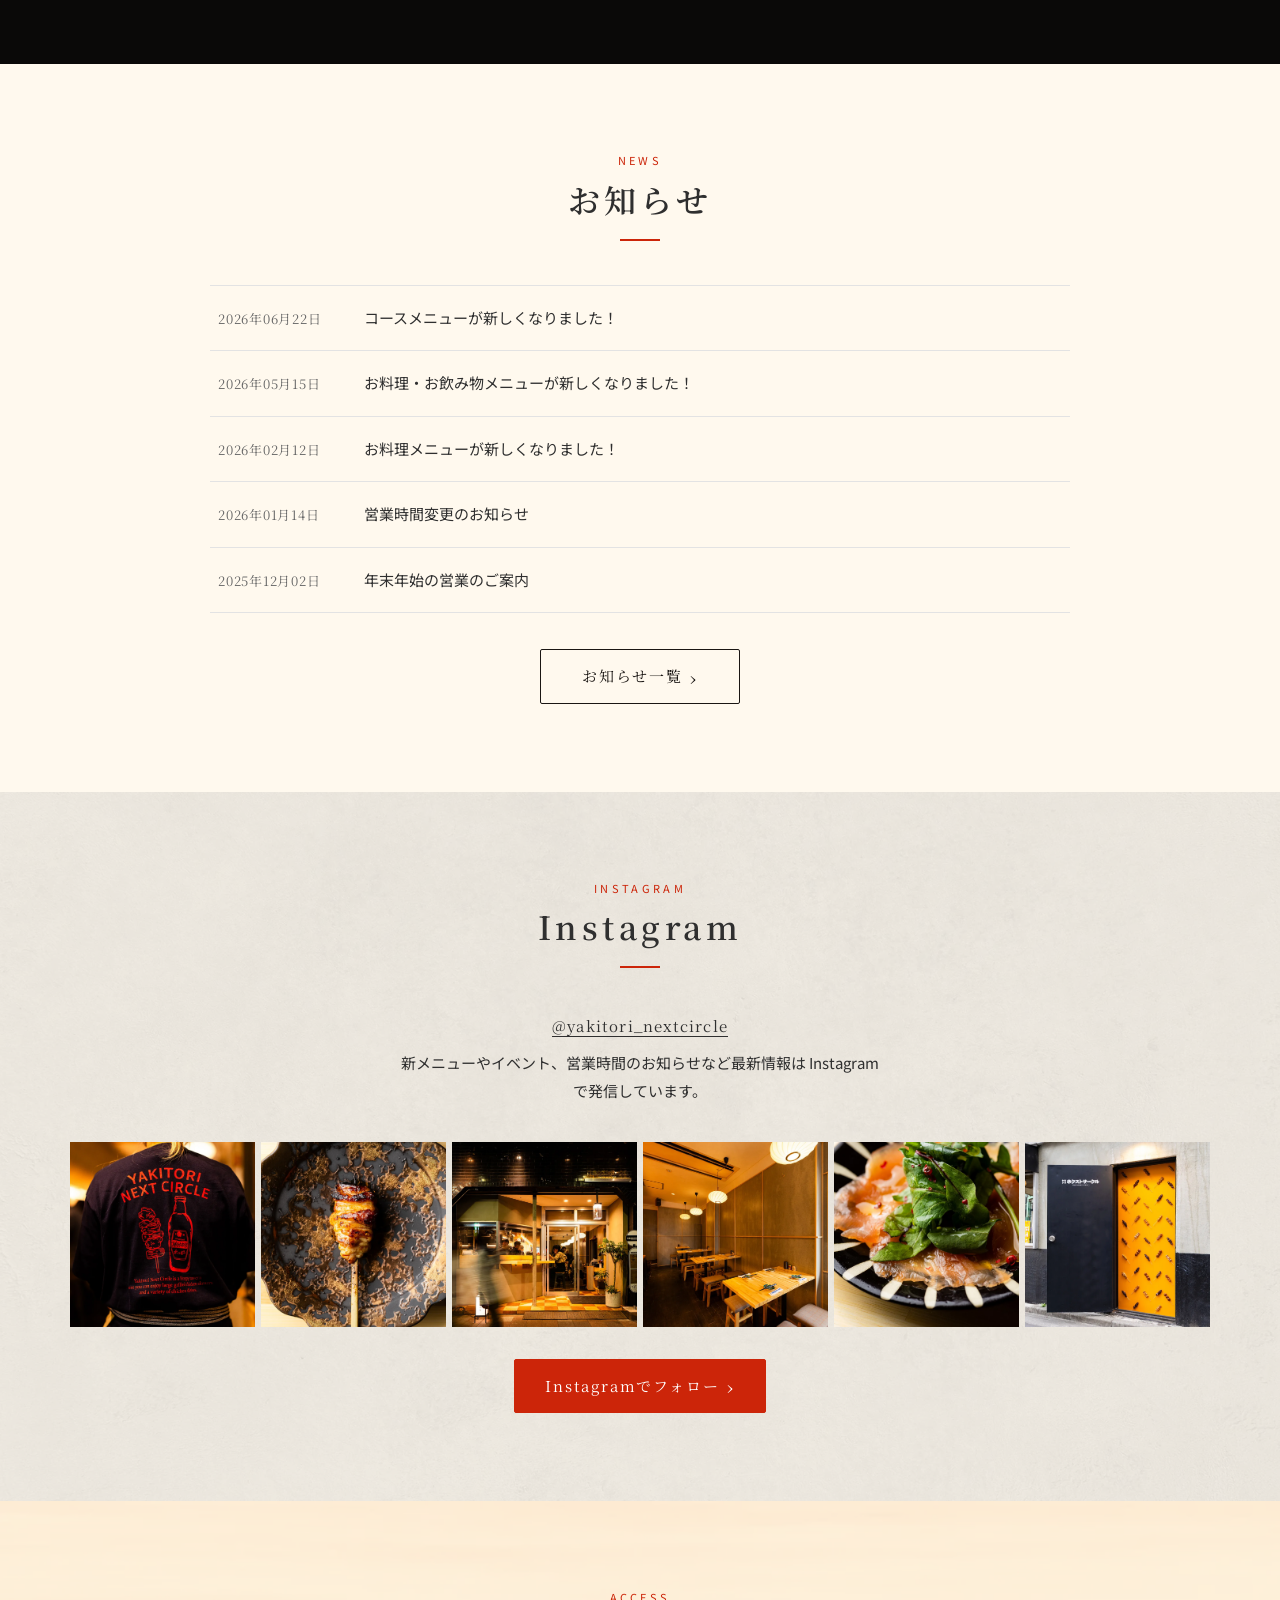
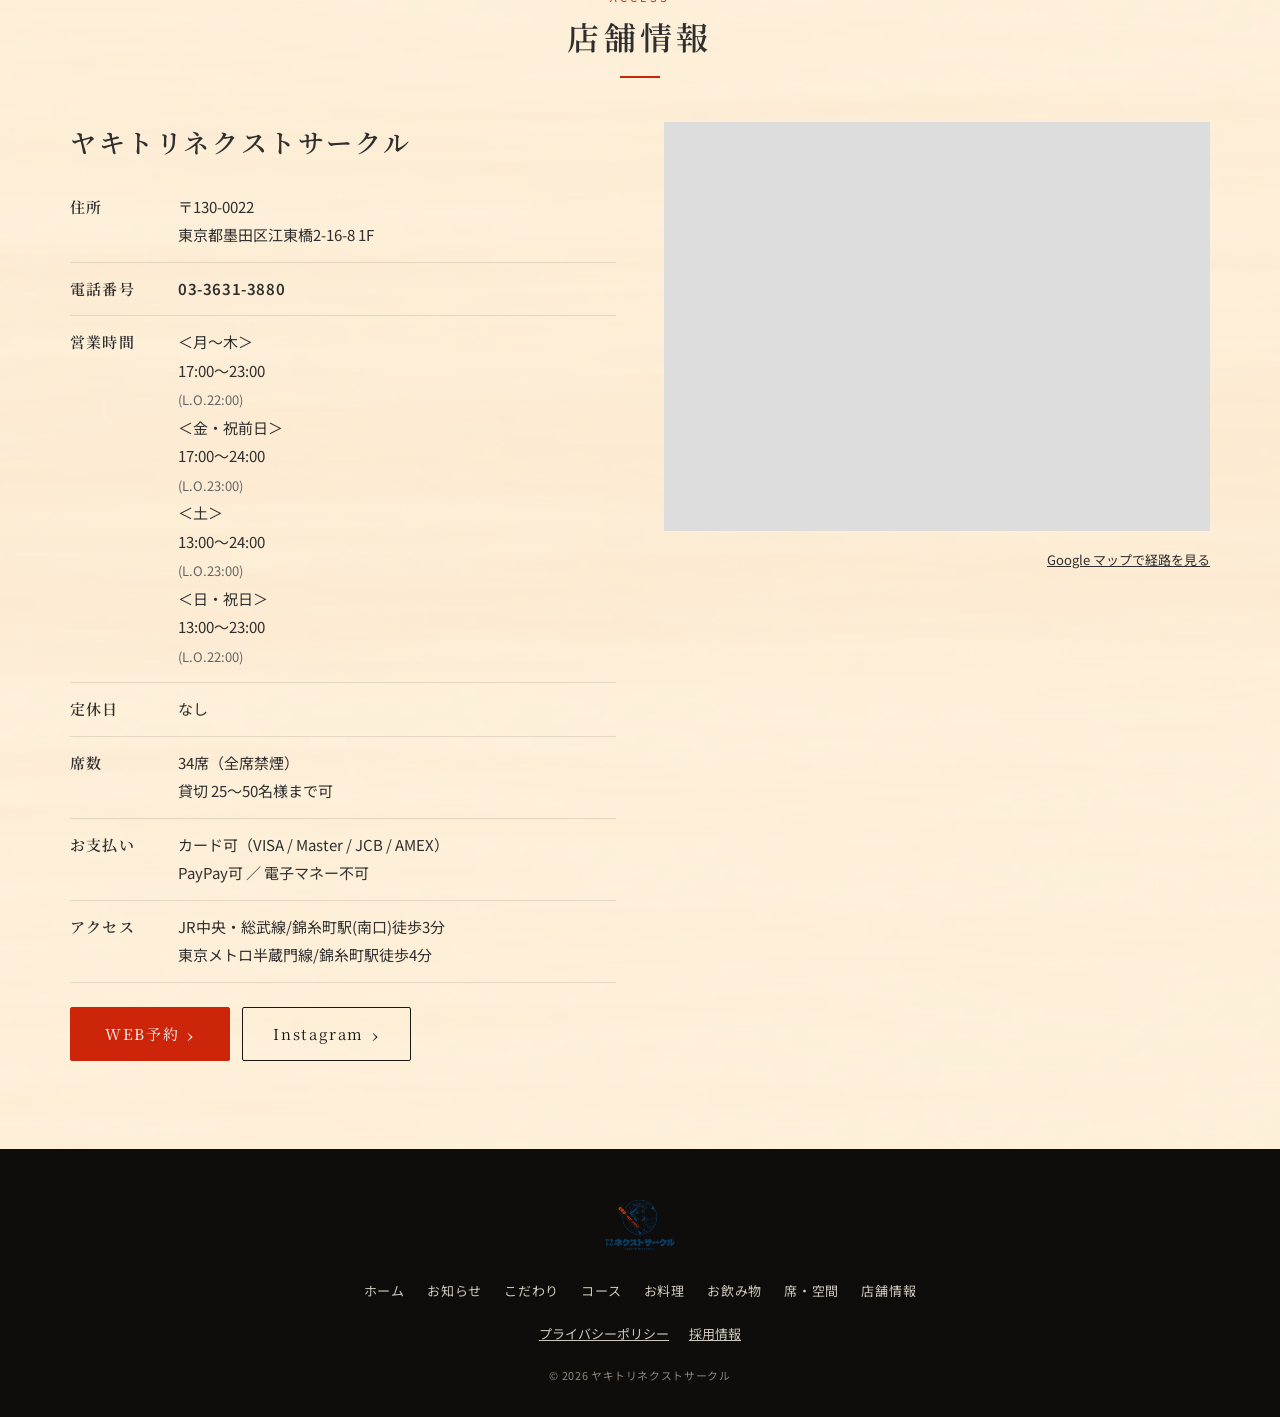
==== commit 21684acf: "系列店紹介（ページ・バナー・ナビ）を削除 Co-Authored-By: Claude Fable 5.1 <noreply@anthropic.com>" ====
--- a/index.html
+++ b/index.html
@@ -37,7 +37,6 @@
         <li><a href="food/">お料理</a></li>
         <li><a href="drink/">お飲み物</a></li>
         <li><a href="space/">席・空間</a></li>
-        <li><a href="sister-store/">系列店紹介</a></li>
         <li><a href="#access">店舗情報</a></li>
         <li class="nav-reserve"><a class="btn btn--accent" href="https://yoyaku.tabelog.com/yoyaku/net_booking_form/index?rcd=13307488" target="_blank" rel="noopener">WEB予約</a></li>
         </ul>
@@ -234,23 +233,6 @@
       </div>
     </section>
 
-    <section class="sister-banner">
-      <div class="container sister-banner__inner">
-        <div>
-          <h2><small>SISTER STORES</small>系列店紹介</h2>
-          <p>錦糸町・門前仲町・平井で、マグロ・炉端・焼き鳥のお店を展開しています。</p>
-          <a class="btn btn--light" href="sister-store/" style="margin-top:18px">系列店を見る</a>
-        </div>
-        <div class="sister-banner__logos">
-          <a href="https://maguro-standard-kinshicho.com/" target="_blank" rel="noopener"><img src="images/sister-standard-kinshicho.jpg" alt="マグロスタンダード 錦糸町本店" loading="lazy"></a>
-          <a href="https://maguro-robata-naru.com/" target="_blank" rel="noopener"><img src="images/sister-robata-naru.jpg" alt="マグロと炉端 成る" loading="lazy"></a>
-          <a href="https://maguro-standard.com/" target="_blank" rel="noopener"><img src="images/sister-standard-monnaka.jpg" alt="マグロスタンダード 門前仲町店" loading="lazy"></a>
-          <a href="https://yakitori-major.com/" target="_blank" rel="noopener"><img src="images/sister-major.jpg" alt="焼鶏 メジャー" loading="lazy"></a>
-          <a href="https://kinshicho-sumibi-naru.com/" target="_blank" rel="noopener"><img src="images/sister-sumibi-naru.jpg" alt="錦糸町 炭火 成る" loading="lazy"></a>
-          <a href="https://tabelog.com/tokyo/A1312/A131202/13325262/" target="_blank" rel="noopener"><img src="images/sister-naru-hirai.webp" alt="炉端 成る 平井店" loading="lazy"></a>
-        </div>
-      </div>
-    </section>
   </main>
 
   <footer class="site-footer">
@@ -264,7 +246,6 @@
         <a href="food/">お料理</a>
         <a href="drink/">お飲み物</a>
         <a href="space/">席・空間</a>
-        <a href="sister-store/">系列店紹介</a>
         <a href="#access">店舗情報</a>
       </nav>
       <div class="site-footer__links">
